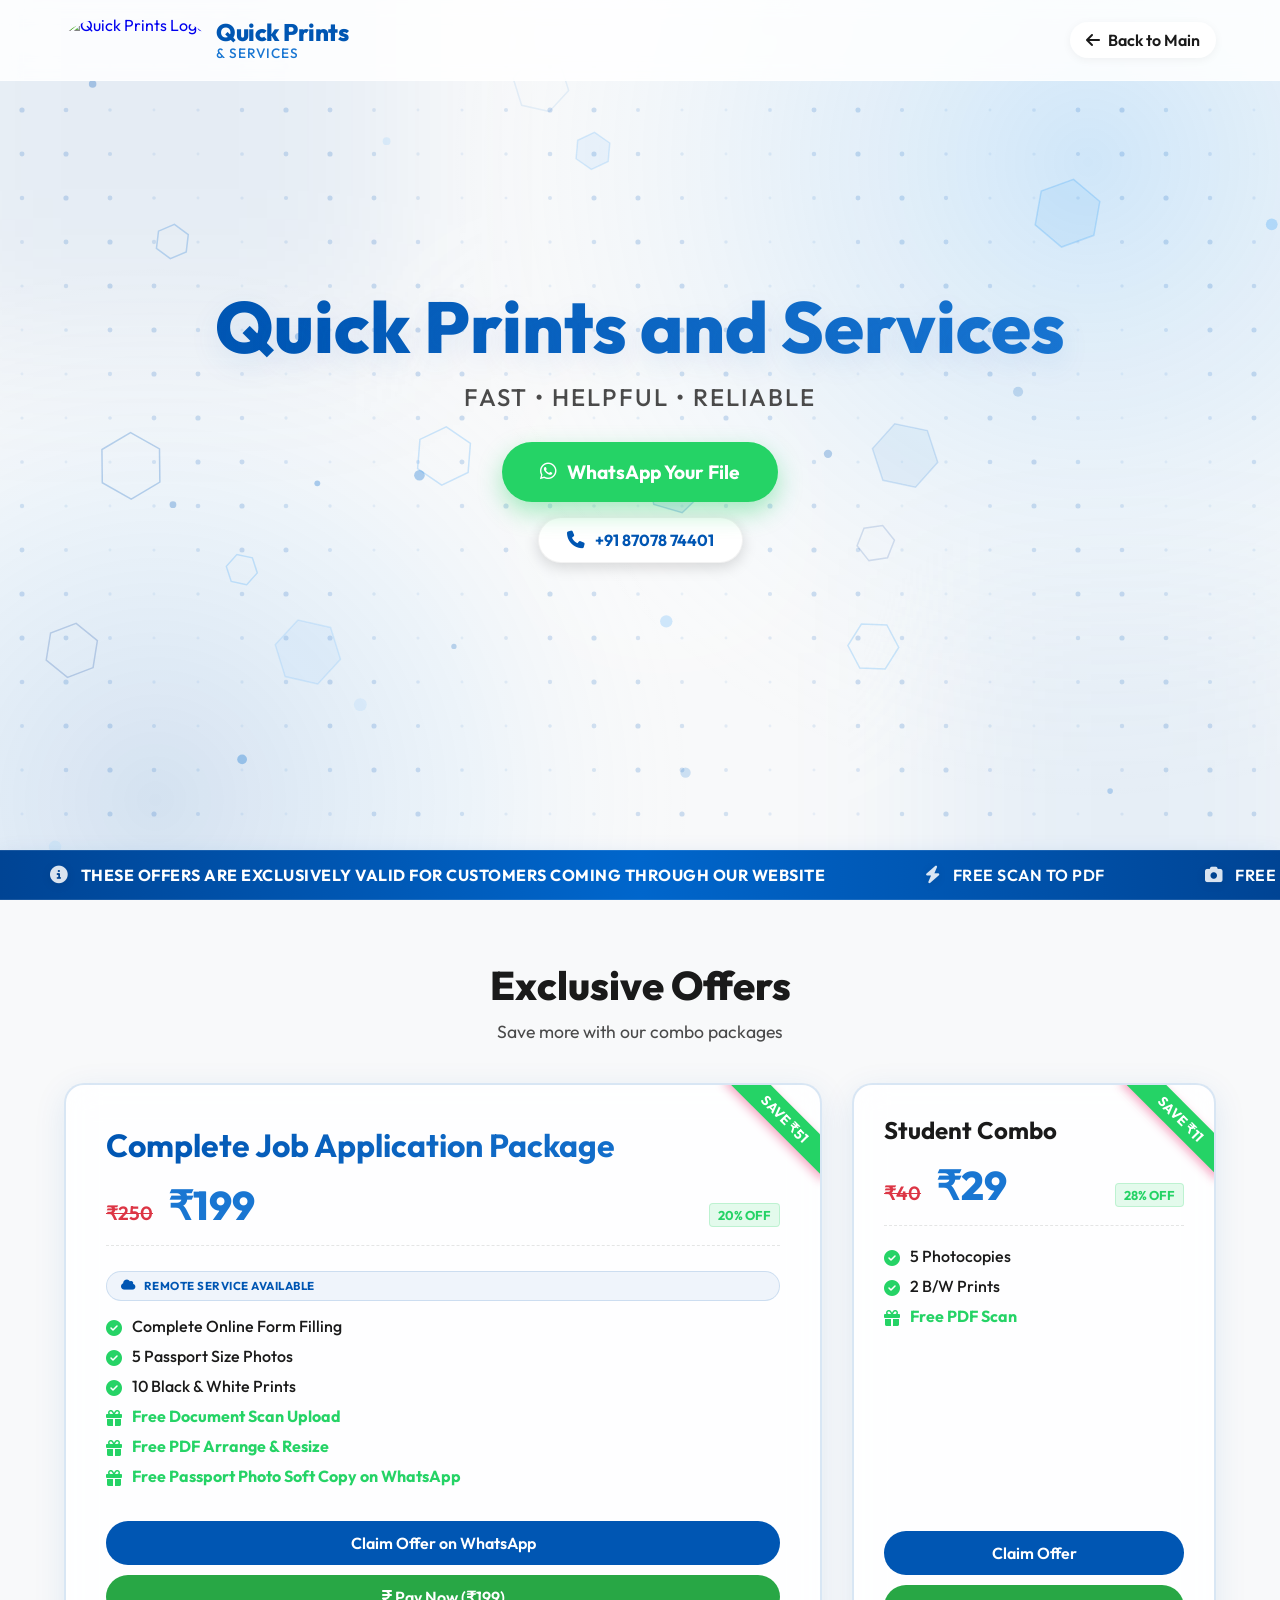
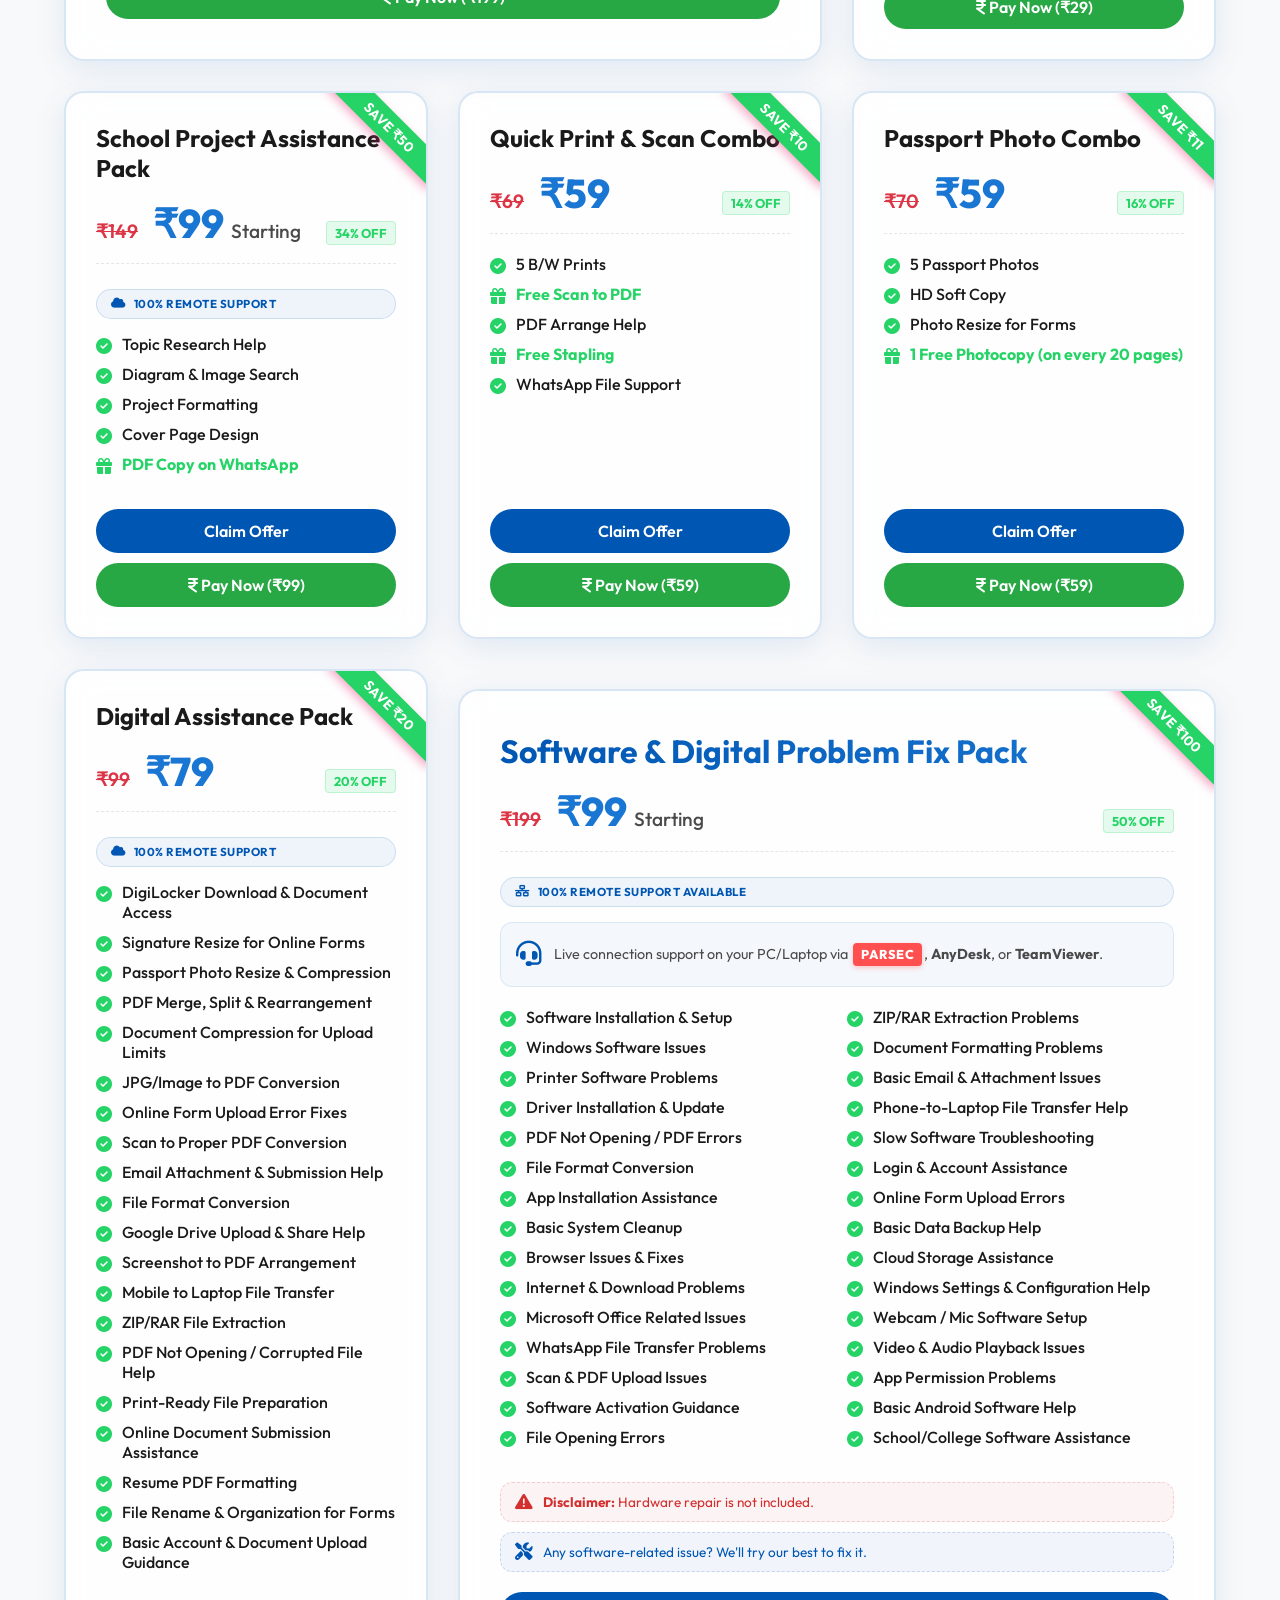
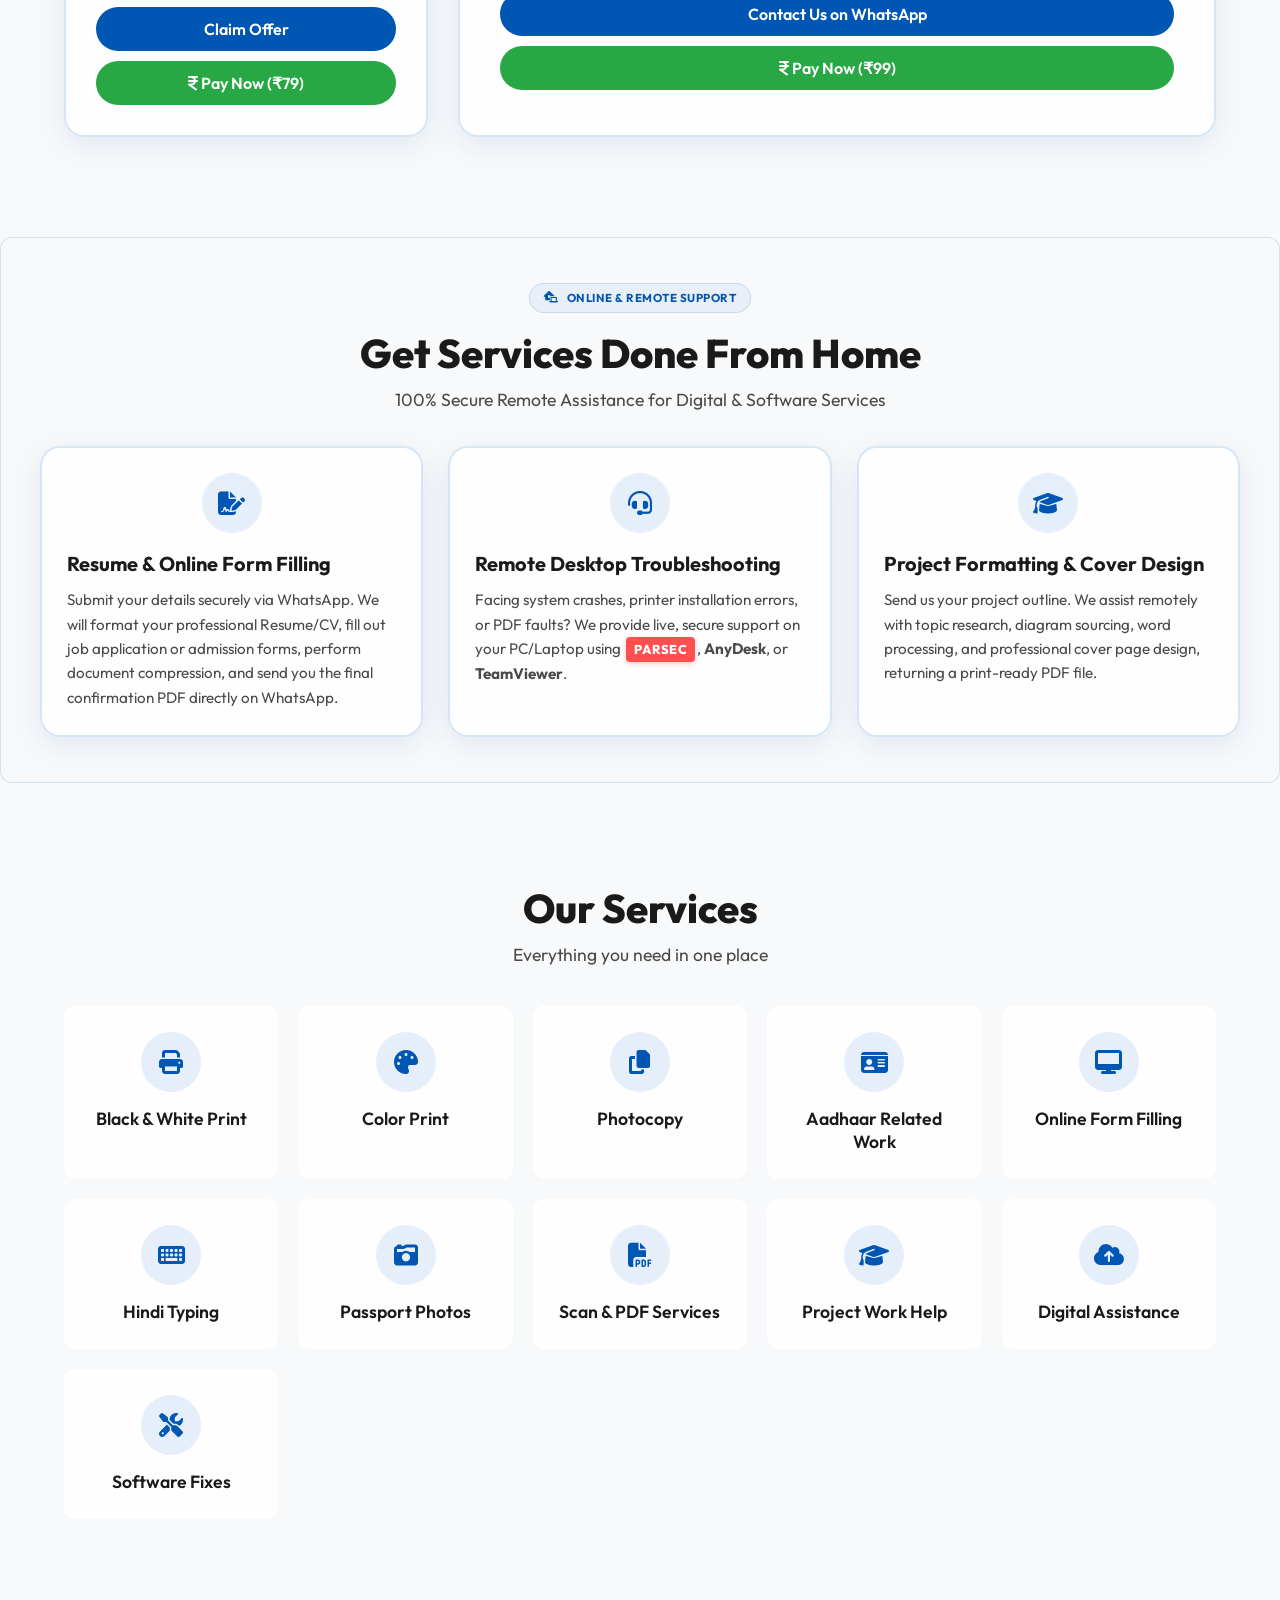
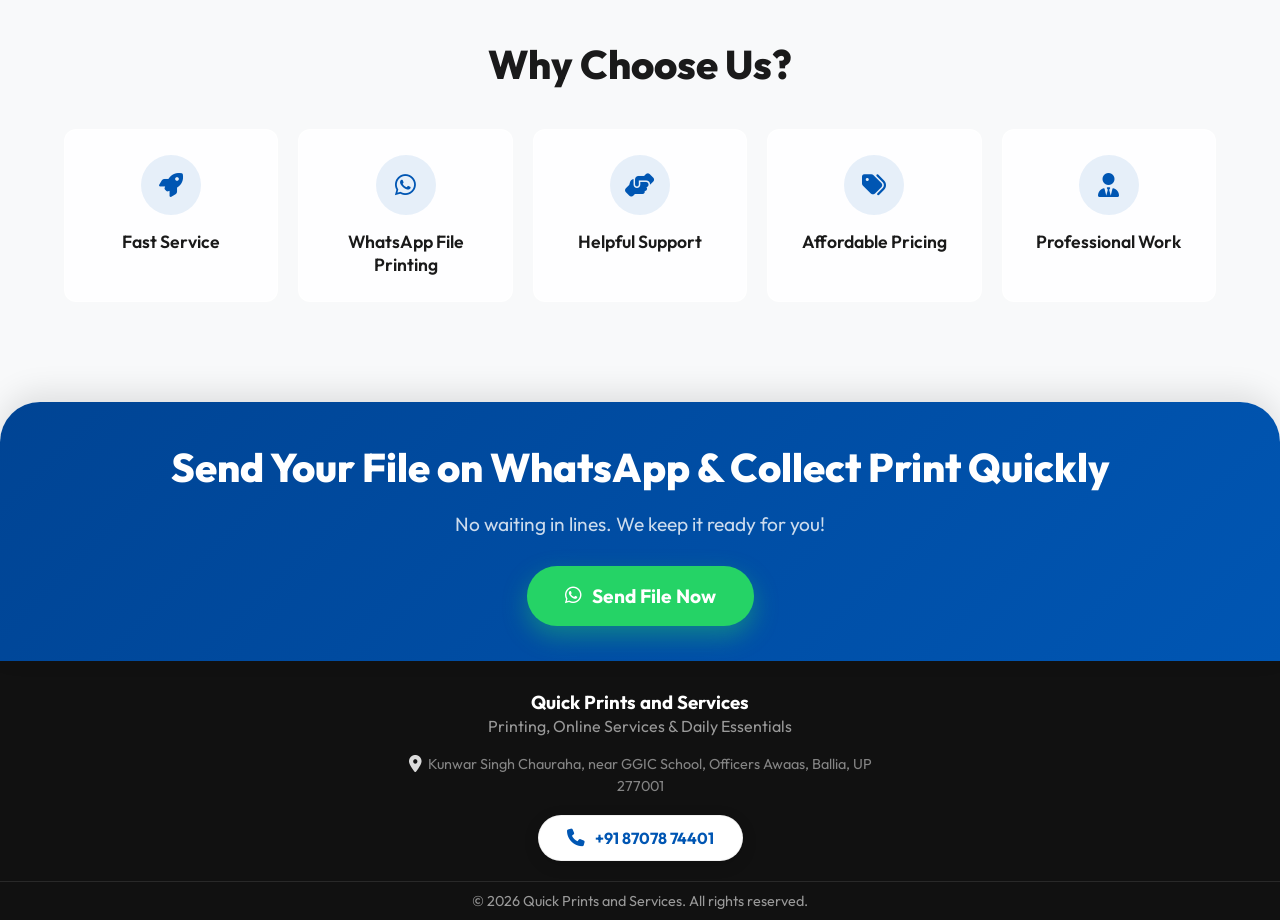
==== offers.html @ 04adca9e "Add files via upload" ====
<!DOCTYPE html>
<html lang="en">
<head>
    <meta charset="UTF-8">
    <meta name="viewport" content="width=device-width, initial-scale=1.0">
    <meta name="description" content="Exclusive Offers from Quick Prints and Services - Premium local print and digital services.">
    <title>Offers - Quick Prints and Services</title>
    <!-- Google Fonts -->
    <link rel="preconnect" href="https://fonts.googleapis.com">
    <link rel="preconnect" href="https://fonts.gstatic.com" crossorigin>
    <link href="https://fonts.googleapis.com/css2?family=Outfit:wght@300;400;500;600;700;800&family=DM+Sans:wght@300;400;500&display=swap" rel="stylesheet">
    <!-- FontAwesome for Icons -->
    <link rel="stylesheet" href="https://cdnjs.cloudflare.com/ajax/libs/font-awesome/6.4.0/css/all.min.css">
    
    <style>
        /* CSS Variables & Theme */
        :root {
            --primary: #0056b3; /* Professional Blue */
            --secondary: #1976D2; /* Mid Blue */
            --accent: #25D366; /* Green Accent for Savings */
            --white: #ffffff;
            --dark: #004494; /* Darker Blue */
            --text-main: #1a1a1a;
            --text-light: #4a4a4a;
            --whatsapp: #25D366;
            --glass-bg: rgba(255, 255, 255, 0.85);
            --glass-border: rgba(255, 255, 255, 0.5);
            --shadow: 0 8px 32px 0 rgba(0, 86, 179, 0.1);
            --font-main: 'Outfit', sans-serif;
            --radius-lg: 20px;
            --radius-md: 12px;
        }

        * {
            margin: 0;
            padding: 0;
            box-sizing: border-box;
        }

        html {
            scroll-behavior: smooth;
        }

        body {
            font-family: var(--font-main);
            color: var(--text-main);
            background: #f8f9fa; /* Matches main site bg-light */
            min-height: 100vh;
            overflow-x: hidden;
            position: relative;
        }

        /* Animated Background Elements */
        .bg-shapes {
            position: fixed;
            top: 0;
            left: 0;
            width: 100%;
            height: 100%;
            z-index: -1;
            overflow: hidden;
            pointer-events: none;
        }

        .shape {
            position: absolute;
            filter: blur(80px);
            opacity: 0.5;
            animation: float 20s infinite alternate;
        }

        .shape-1 {
            width: 500px;
            height: 500px;
            background: rgba(0, 86, 179, 0.15);
            top: -150px;
            left: -100px;
        }

        .shape-2 {
            width: 400px;
            height: 400px;
            background: rgba(25, 118, 210, 0.15);
            bottom: -100px;
            right: -50px;
            animation-duration: 25s;
        }

        .shape-3 {
            width: 300px;
            height: 300px;
            background: rgba(255, 255, 255, 0.6);
            top: 40%;
            left: 40%;
            animation-duration: 30s;
        }

        @keyframes float {
            0% { transform: translate(0, 0) scale(1); }
            100% { transform: translate(50px, 50px) scale(1.1); }
        }

        /* Loading Animation */
        #loader {
            position: fixed;
            inset: 0;
            background: var(--white);
            z-index: 9999;
            display: flex;
            justify-content: center;
            align-items: center;
            transition: opacity 0.5s ease;
        }

        .spinner {
            width: 50px;
            height: 50px;
            border: 4px solid rgba(21, 101, 192, 0.2);
            border-top: 4px solid var(--primary);
            border-radius: 50%;
            animation: spin 1s linear infinite;
        }

        @keyframes spin {
            0% { transform: rotate(0deg); }
            100% { transform: rotate(360deg); }
        }

        /* Navbar */
        .navbar {
            position: fixed;
            top: 0;
            left: 0;
            width: 100%;
            padding: 15px 5%;
            background: rgba(255, 255, 255, 0.85);
            backdrop-filter: blur(10px);
            -webkit-backdrop-filter: blur(10px);
            border-bottom: 1px solid var(--glass-border);
            z-index: 1000;
            display: flex;
            justify-content: space-between;
            align-items: center;
            transition: all 0.3s ease;
        }

        .navbar.scrolled {
            padding: 10px 5%;
            box-shadow: 0 4px 20px rgba(0, 0, 0, 0.05);
        }

        .logo {
            text-decoration: none;
            display: flex;
            align-items: center;
            gap: 10px;
        }

        .logo img {
            height: 50px;
            width: auto;
            border-radius: 50%;
        }

        .logo-text {
            display: flex;
            flex-direction: column;
            line-height: 1.1;
        }

        .brand-name {
            font-size: 1.5rem;
            font-weight: 800;
            color: var(--primary);
            letter-spacing: -0.5px;
        }

        .brand-sub {
            font-size: 0.85rem;
            font-weight: 500;
            color: var(--secondary);
            letter-spacing: 1px;
            text-transform: uppercase;
        }

        .back-link {
            text-decoration: none;
            color: var(--text-main);
            font-weight: 600;
            display: flex;
            align-items: center;
            gap: 8px;
            padding: 8px 16px;
            background: var(--white);
            border-radius: 100px;
            box-shadow: 0 2px 10px rgba(0,0,0,0.05);
            transition: all 0.3s ease;
        }

        .back-link:hover {
            color: var(--primary);
            box-shadow: 0 4px 15px rgba(0,0,0,0.1);
            transform: translateY(-2px);
        }

        /* Hero Section */
        .hero {
            min-height: 100vh;
            padding: 100px 5% 100px;
            text-align: center;
            display: flex;
            flex-direction: column;
            align-items: center;
            justify-content: center;
            position: relative;
            overflow: hidden;
            box-sizing: border-box;
        }

        #hero-canvas {
            position: absolute;
            inset: 0;
            width: 100%;
            height: 100%;
            z-index: 0;
            pointer-events: none;
        }

        .hero h1 {
            font-size: clamp(2.5rem, 8vw, 4.5rem);
            font-weight: 800;
            line-height: 1.1;
            margin-bottom: 15px;
            background: linear-gradient(90deg, var(--primary), var(--secondary));
            -webkit-background-clip: text;
            -webkit-text-fill-color: transparent;
            text-shadow: 0 10px 30px rgba(21, 101, 192, 0.1);
        }

        .hero p {
            font-size: clamp(1.2rem, 4vw, 1.5rem);
            font-weight: 500;
            color: var(--text-light);
            margin-bottom: 30px;
            letter-spacing: 2px;
            text-transform: uppercase;
        }

        .btn-whatsapp {
            display: inline-flex;
            align-items: center;
            gap: 10px;
            padding: 16px 36px;
            background: var(--whatsapp);
            color: var(--white);
            border-radius: 100px;
            font-size: 1.2rem;
            font-weight: 700;
            text-decoration: none;
            box-shadow: 0 10px 25px rgba(37, 211, 102, 0.4);
            transition: all 0.3s cubic-bezier(0.175, 0.885, 0.32, 1.275);
            border: 2px solid transparent;
            position: relative;
            overflow: hidden;
            z-index: 1;
        }

        .btn-whatsapp::before {
            content: '';
            position: absolute;
            top: 0; left: -100%;
            width: 100%; height: 100%;
            background: linear-gradient(90deg, transparent, rgba(255,255,255,0.4), transparent);
            transition: 0.5s;
            z-index: -1;
        }

        .btn-whatsapp:hover::before {
            left: 100%;
        }

        .btn-whatsapp:hover {
            transform: translateY(-4px) scale(1.05);
            box-shadow: 0 15px 35px rgba(37, 211, 102, 0.5);
        }



        .remote-badge {
            display: inline-flex;
            align-items: flex-start;
            gap: 8px;
            background: rgba(0, 86, 179, 0.06);
            color: var(--primary);
            padding: 6px 14px;
            border-radius: 30px;
            font-size: 0.72rem;
            font-weight: 700;
            margin-top: 5px;
            margin-bottom: 15px;
            border: 1px solid rgba(0, 86, 179, 0.15);
            text-transform: uppercase;
            letter-spacing: 0.5px;
            max-width: 100%;
            text-align: left;
            line-height: 1.4;
        }

        .remote-badge i {
            margin-top: 2px;
            flex-shrink: 0;
        }

        /* Marquee / Highlight Banner */
        .marquee-wrapper {
            width: 100%;
            overflow: hidden;
            background: linear-gradient(90deg, #004494 0%, #0066cc 50%, #004494 100%);
            padding: 14px 0;
            box-shadow: 0 8px 25px rgba(0, 86, 179, 0.15);
            position: absolute;
            bottom: 0;
            left: 0;
            z-index: 10;
            display: flex;
            border-top: 1px solid rgba(255, 255, 255, 0.1);
            border-bottom: 1px solid rgba(255, 255, 255, 0.1);
        }

        .marquee-content {
            display: flex;
            width: max-content;
            animation: scroll 45s linear infinite;
        }

        .marquee-slide {
            display: flex;
            align-items: center;
            white-space: nowrap;
            flex-shrink: 0;
        }

        .marquee-slide span {
            color: var(--white);
            font-weight: 600;
            font-size: 1rem;
            letter-spacing: 0.5px;
            margin: 0 50px;
            display: inline-flex;
            align-items: center;
            gap: 12px;
            text-transform: uppercase;
        }

        .marquee-slide span i {
            color: rgba(255, 255, 255, 0.85);
            font-size: 1.1rem;
            filter: drop-shadow(0 2px 4px rgba(0, 0, 0, 0.1));
        }

        @keyframes scroll {
            0% { transform: translateX(0); }
            100% { transform: translateX(-50%); }
        }

        /* Section Styling */
        .section {
            padding: 60px 5%;
        }

        .section-header {
            text-align: center;
            margin-bottom: 40px;
        }

        .section-header h2 {
            font-size: 2.5rem;
            font-weight: 800;
            color: var(--text-main);
            margin-bottom: 10px;
        }

        .section-header p {
            color: var(--text-light);
            font-size: 1.1rem;
        }

        /* Offer Cards */
        .offers-grid {
            display: grid;
            grid-template-columns: repeat(auto-fit, minmax(300px, 1fr));
            gap: 30px;
            max-width: 1200px;
            margin: 0 auto;
        }

        .glass-card {
            background: var(--glass-bg);
            backdrop-filter: blur(16px);
            -webkit-backdrop-filter: blur(16px);
            border: 2.5px solid rgba(0, 86, 179, 0.15);
            border-radius: var(--radius-lg);
            padding: 30px;
            box-shadow: var(--shadow);
            transition: all 0.4s ease;
            position: relative;
            overflow: hidden;
            display: flex;
            flex-direction: column;
        }

        .glass-card::before {
            content: '';
            position: absolute;
            top: 0;
            left: 50%;
            width: 0;
            height: 5px;
            background: linear-gradient(90deg, var(--primary), var(--secondary));
            transition: width 0.4s cubic-bezier(0.25, 0.8, 0.25, 1), left 0.4s cubic-bezier(0.25, 0.8, 0.25, 1);
            z-index: 1;
        }

        .glass-card:hover::before {
            left: 0;
            width: 100%;
        }

        .glass-card:hover {
            transform: scale(1.02) translateY(-10px);
            box-shadow: 0 15px 40px rgba(31, 38, 135, 0.25);
            border-color: var(--primary);
        }

        .card-featured {
            grid-column: 1 / -1;
            background: rgba(255, 255, 255, 0.85);
            border: 2.5px solid rgba(0, 86, 179, 0.15);
            transform: scale(1.02);
            padding: 40px;
            transition: transform 0.3s ease, box-shadow 0.3s ease, border-color 0.3s ease;
        }

        .card-featured:hover {
            transform: scale(1.02) translateY(-10px);
            box-shadow: 0 15px 40px rgba(31, 38, 135, 0.25);
            border-color: var(--primary);
        }

        @media (min-width: 992px) {
            .glass-card:hover {
                transform: scale(1.05) translateY(-10px);
            }
            .card-featured {
                grid-column: span 2;
                transform: scale(1.05);
                z-index: 2;
            }
            .card-featured:hover {
                transform: scale(1.05) translateY(-10px);
            }
        }

        .badge {
            position: absolute;
            top: 20px;
            right: -35px;
            background: var(--accent);
            color: var(--white);
            padding: 5px 40px;
            font-size: 0.85rem;
            font-weight: 700;
            transform: rotate(45deg);
            box-shadow: 0 4px 10px rgba(229, 46, 113, 0.4);
            animation: pulse-glow 2s infinite;
        }

        .price-discount {
            background: rgba(37, 211, 102, 0.12);
            color: #25d366;
            border: 1px solid rgba(37, 211, 102, 0.2);
            padding: 3px 8px;
            font-size: 0.8rem;
            font-weight: 700;
            border-radius: 4px;
            margin-left: auto;
            display: inline-flex;
            align-items: center;
            vertical-align: middle;
        }

        @keyframes pulse-glow {
            0% { box-shadow: 0 0 0 0 rgba(37, 211, 102, 0.7); }
            70% { box-shadow: 0 0 0 10px rgba(37, 211, 102, 0); }
            100% { box-shadow: 0 0 0 0 rgba(37, 211, 102, 0); }
        }

        .offer-title {
            font-size: 1.5rem;
            font-weight: 700;
            margin-bottom: 15px;
            color: var(--text-main);
        }

        .card-featured .offer-title {
            font-size: 2rem;
            background: linear-gradient(90deg, var(--primary), var(--secondary));
            -webkit-background-clip: text;
            -webkit-text-fill-color: transparent;
        }

        .price-container {
            display: flex;
            align-items: baseline;
            gap: 15px;
            margin-bottom: 20px;
            padding-bottom: 15px;
            border-bottom: 1px dashed rgba(0,0,0,0.1);
        }

        .price-old {
            font-size: 1.2rem;
            color: #dc3545;
            text-decoration: line-through;
            font-weight: 600;
        }

        .price-new {
            font-size: 2.5rem;
            font-weight: 800;
            color: var(--secondary);
        }

        .offer-includes {
            list-style: none;
            margin-bottom: 25px;
            flex-grow: 1;
        }

        .offer-includes li {
            margin-bottom: 10px;
            display: flex;
            align-items: flex-start;
            gap: 10px;
            font-weight: 500;
        }

        .offer-includes li i {
            color: var(--whatsapp);
            margin-top: 4px;
        }
        
        .offer-includes li.free i {
            color: var(--accent);
        }

        .offer-includes li.free {
            color: var(--accent);
            font-weight: 700;
        }

        .btn-claim {
            width: 100%;
            padding: 12px;
            background: var(--primary);
            color: var(--white);
            border: none;
            border-radius: 100px;
            font-size: 1rem;
            font-weight: 600;
            cursor: pointer;
            transition: all 0.3s ease;
            text-align: center;
            text-decoration: none;
        }

        .btn-claim:hover {
            background: var(--secondary);
            box-shadow: 0 5px 15px rgba(255, 138, 0, 0.3);
        }

        .btn-pay {
            width: 100%;
            padding: 12px;
            background: #28a745;
            color: var(--white);
            border: none;
            border-radius: 100px;
            font-size: 1rem;
            font-weight: 600;
            cursor: pointer;
            transition: all 0.3s ease;
            text-align: center;
            text-decoration: none;
            display: inline-block;
            margin-top: 10px;
            box-sizing: border-box;
        }

        .btn-pay:hover {
            background: #218838;
            box-shadow: 0 5px 15px rgba(40, 167, 69, 0.3);
        }

        /* Services & Why Us Grids */
        .grid-container {
            display: grid;
            grid-template-columns: repeat(auto-fit, minmax(200px, 1fr));
            gap: 20px;
            max-width: 1200px;
            margin: 0 auto;
        }

        .grid-card {
            background: var(--glass-bg);
            border: 1px solid var(--glass-border);
            border-radius: var(--radius-md);
            padding: 25px;
            text-align: center;
            transition: all 0.3s ease;
        }

        .grid-card:hover {
            transform: translateY(-5px);
            background: var(--white);
            box-shadow: 0 10px 25px rgba(0,0,0,0.05);
        }

        .grid-icon {
            width: 60px;
            height: 60px;
            background: rgba(21, 101, 192, 0.1);
            border-radius: 50%;
            display: flex;
            justify-content: center;
            align-items: center;
            margin: 0 auto 15px;
            color: var(--primary);
            font-size: 1.5rem;
            transition: all 0.3s ease;
        }

        .grid-card:hover .grid-icon {
            background: var(--primary);
            color: var(--white);
            transform: rotateY(180deg);
        }

        .grid-card h3 {
            font-size: 1.1rem;
            font-weight: 600;
            color: var(--text-main);
        }

        /* CTA Section */
        .cta-section {
            background: linear-gradient(135deg, var(--dark), var(--primary));
            padding: 40px 5% 35px;
            text-align: center;
            color: var(--white);
            margin-top: 40px;
            border-radius: 40px 40px 0 0;
            box-shadow: 0 -10px 30px rgba(0,0,0,0.1);
        }

        .cta-section h2 {
            font-size: 2.5rem;
            font-weight: 800;
            margin-bottom: 20px;
        }

        .cta-section p {
            font-size: 1.2rem;
            margin-bottom: 30px;
            color: rgba(255,255,255,0.8);
        }

        /* Footer */
        .container {
            width: 100%;
            max-width: 1200px;
            margin: 0 auto;
            padding: 0 20px;
        }

        .footer {
            background-color: #111;
            color: var(--white);
            padding: 30px 0 0; /* Reduced top/bottom padding */
        }

        .footer-container {
            display: flex;
            justify-content: space-between;
            align-items: center;
            margin-bottom: 20px; /* Reduced bottom margin */
            flex-wrap: wrap;
            gap: 15px; /* Reduced gap */
        }

        .footer-brand h3 {
            color: var(--white);
            margin-bottom: 2px; /* Tightened space */
            line-height: 1.2;
        }

        .footer-brand p {
            color: #999;
            margin-bottom: 0;
            line-height: 1.4; /* Tighter lines */
        }

        .btn-footer-call {
            display: inline-flex;
            align-items: center;
            gap: 10px;
            padding: 12px 28px;
            background: #fff;
            color: var(--primary);
            border-radius: 100px;
            font-size: 1rem;
            font-weight: 700;
            text-decoration: none;
            box-shadow: 0 4px 15px rgba(0, 0, 0, 0.15);
            transition: all 0.3s ease;
            border: 1px solid rgba(0, 0, 0, 0.05);
        }

        .btn-footer-call:hover {
            transform: translateY(-3px);
            box-shadow: 0 8px 25px rgba(0, 0, 0, 0.2);
            background: #f8f9fa;
        }

        .btn-footer-call i {
            font-size: 1.1rem;
        }

        .footer-bottom {
            text-align: center;
            padding: 10px 0; 
            border-top: 1px solid rgba(255, 255, 255, 0.1);
            color: #999;
            font-size: 0.9rem;
        }

        .footer-bottom p {
            margin: 0;
        }

        /* Animations */
        .fade-in {
            opacity: 0;
            transform: translateY(30px);
            transition: opacity 0.8s ease, transform 0.8s ease;
        }
        .fade-in.appear {
            opacity: 1;
            transform: translateY(0);
        }

        /* Mobile Bottom Navigation */
        .mobile-bottom-nav {
            display: none;
            position: fixed;
            bottom: 0;
            left: 0;
            width: 100%;
            height: 60px;
            background: rgba(255, 255, 255, 0.95);
            backdrop-filter: blur(10px);
            -webkit-backdrop-filter: blur(10px);
            box-shadow: 0 -2px 15px rgba(0, 0, 0, 0.08);
            z-index: 99999;
            border-top: 1px solid rgba(0, 0, 0, 0.06);
            justify-content: space-around;
            align-items: center;
            padding: 0 10px;
        }

        .mob-nav-link {
            display: flex;
            flex-direction: column;
            align-items: center;
            justify-content: center;
            flex: 1;
            height: 48px;
            max-width: 80px;
            gap: 3px;
            color: #667085;
            font-size: 0.68rem;
            font-weight: 600;
            text-decoration: none;
            border-radius: 12px;
            transition: all 0.25s cubic-bezier(0.4, 0, 0.2, 1);
            letter-spacing: 0.2px;
            text-transform: capitalize;
        }

        .mob-nav-link i {
            font-size: 1.2rem;
            color: #667085;
            transition: all 0.25s cubic-bezier(0.4, 0, 0.2, 1);
        }

        .mob-nav-link.active {
            background: rgba(0, 86, 179, 0.08);
            color: var(--primary);
        }

        .mob-nav-link.active i {
            color: var(--primary);
            transform: translateY(-1px) scale(1.05);
        }

        /* Offers Highlight Button */
        .mob-nav-link.mob-nav-offers {
            color: #667085;
        }

        .mob-nav-link.mob-nav-offers.active {
            background: rgba(16, 185, 129, 0.08) !important;
            color: #10b981 !important;
        }

        .mob-nav-link.mob-nav-offers.active i {
            color: #10b981 !important;
            transform: translateY(-1px) scale(1.05);
        }

        /* Mobile Offers Pulse Notification Dot */
        .mob-nav-badge {
            position: absolute;
            top: -2px;
            right: -4px;
            width: 7px;
            height: 7px;
            background-color: #10b981;
            border-radius: 50%;
            border: 1.5px solid #ffffff;
            animation: dotPulse 1.8s infinite ease-in-out;
        }

        @keyframes dotPulse {
            0% { transform: scale(1); box-shadow: 0 0 0 0 rgba(16, 185, 129, 0.7); }
            70% { transform: scale(1.1); box-shadow: 0 0 0 5px rgba(16, 185, 129, 0); }
            100% { transform: scale(1); box-shadow: 0 0 0 0 rgba(16, 185, 129, 0); }
        }

        @media (max-width: 768px) {
            .hero { padding: 120px 5% 40px; }
            .hero h1 { font-size: 2.5rem; }
            .card-featured { transform: scale(1); padding: 25px; }
            .glass-card:hover,
            .card-featured:hover { transform: translateY(-10px); }
            .badge { top: 15px; right: -40px; }
            .cta-section h2 { font-size: 2rem; }
            
            .navbar {
                justify-content: center;
            }
            
            .back-link {
                display: none;
            }
            
            .logo-text {
                display: none;
            }

            .logo img {
                height: 42px;
            }
            
            .mobile-bottom-nav {
                display: flex !important;
            }
            body {
                padding-bottom: 0;
            }

            /* Footer Responsive Styles */
            .footer {
                padding-top: 30px;
                padding-bottom: 60px;
            }
            .footer-container {
                display: flex;
                flex-direction: column;
                align-items: center;
                text-align: center;
                gap: 25px;
            }
            .footer-brand {
                text-align: center;
                display: flex;
                flex-direction: column;
                align-items: center;
                width: 100%;
                margin-bottom: 10px;
            }
            .footer-bottom {
                text-align: center;
                padding: 10px 0;
                width: 100%;
            }
            .footer-contact-row {
                justify-content: center;
            }
        }

        /* Mobile/Tablet Footer CSS */
        .fp {
            display: none;
        }

        @media (max-width: 992px) {
            .footer {
                display: none !important;
            }

            .mobile-bottom-nav {
                display: flex !important;
            }

            .nav-menu {
                display: none !important;
            }

            .nav-container {
                justify-content: center;
            }

            .logo-text {
                display: none;
            }

            body {
                padding-bottom: 0;
            }
            
            .fp {
                display: block;
                font-family: 'DM Sans', sans-serif;
                background: #1a1a1a;
                border-radius: 0;
                overflow: hidden;
                width: 100%;
                max-width: 100%;
                margin: 0;
                box-shadow: 0 -4px 20px rgba(0, 0, 0, 0.15);
                padding-bottom: 70px;
            }
            
            .fp-main {
                padding: 14px 16px;
                display: flex;
                align-items: center;
                gap: 12px;
            }

            .fp-icon {
                width: 40px;
                height: 40px;
                border-radius: 10px;
                background: transparent;
                border: 1.5px solid #ffffff;
                display: flex;
                align-items: center;
                justify-content: center;
                flex-shrink: 0;
            }

            .fp-icon i {
                font-size: 18px;
                color: #ffffff;
            }

            .fp-text {
                flex: 1;
                min-width: 0;
                text-align: left;
            }

            .fp-name {
                font-size: 14px;
                font-weight: 500;
                color: #ffffff;
                margin: 0 0 2px;
                white-space: nowrap;
                overflow: hidden;
                text-overflow: ellipsis;
            }

            .fp-addr {
                font-size: 11.5px;
                color: rgba(255, 255, 255, 0.85);
                font-weight: 300;
                line-height: 1.4;
            }

            .fp-call {
                display: inline-flex;
                align-items: center;
                gap: 7px;
                padding: 9px 16px;
                background: #f5f5f5;
                border-radius: 50px;
                color: #1a1a1a;
                font-family: 'DM Sans', sans-serif;
                font-size: 13.5px;
                font-weight: 500;
                text-decoration: none;
                white-space: nowrap;
                flex-shrink: 0;
                transition: background 0.15s ease;
            }

            .fp-call:hover,
            .fp-call:active {
                background: #ffffff;
            }

            .fp-call i {
                font-size: 15px;
                color: #1d4ed8;
            }

            .fp-bottom {
                border-top: 1px solid rgba(255, 255, 255, 0.07);
                padding: 8px 16px;
                display: flex;
                align-items: center;
                gap: 6px;
            }

            .fp-bottom i {
                font-size: 13px;
                color: #ffffff;
            }

            .fp-loc {
                font-size: 11px;
                color: rgba(255, 255, 255, 0.85);
                font-weight: 300;
                letter-spacing: 0.04em;
                text-align: left;
            }
        }
    </style>
</head>
<body>

    <!-- Loading Animation -->
    <div id="loader">
        <div class="spinner"></div>
    </div>

    <!-- Animated Background -->
    <div class="bg-shapes">
        <div class="shape shape-1"></div>
        <div class="shape shape-2"></div>
        <div class="shape shape-3"></div>
    </div>

    <!-- Navbar -->
    <nav class="navbar" id="navbar">
        <a href="index.html" class="logo">
            <img src="https://i.postimg.cc/SR7jLVqC/Chat-GPT-Image-May-10-2026-02-20-58-PM.png" alt="Quick Prints Logo">
            <div class="logo-text">
                <span class="brand-name">Quick Prints</span>
                <span class="brand-sub">& Services</span>
            </div>
        </a>
        <a href="index.html" class="back-link">
            <i class="fa-solid fa-arrow-left"></i> Back to Main
        </a>
    </nav>

    <!-- Hero Section -->
    <section class="hero fade-in">
        <canvas id="hero-canvas"></canvas>
        <div class="hero-content" style="position: relative; z-index: 1; display: flex; flex-direction: column; align-items: center; justify-content: center; width: 100%; margin-bottom: 50px;">
            <h1>Quick Prints and Services</h1>
            <p>Fast • Helpful • Reliable</p>
            <a href="https://wa.me/918707874401" class="btn-whatsapp" target="_blank">
                <i class="fa-brands fa-whatsapp"></i> WhatsApp Your File
            </a>
            <a href="tel:+918707874401" class="btn-footer-call" style="margin-top: 15px;">
                <i class="fa-solid fa-phone"></i> <span>+91 87078 74401</span>
            </a>
        </div>
        <!-- Highlight Banner -->
        <div class="marquee-wrapper">
            <div class="marquee-content">
                <div class="marquee-slide">
                    <span><i class="fa-solid fa-circle-info"></i> <strong>These offers are exclusively valid for customers coming through our website</strong></span>
                    <span><i class="fa-solid fa-bolt"></i> FREE Scan to PDF</span>
                    <span><i class="fa-solid fa-camera"></i> FREE Passport Photo Soft Copy</span>
                    <span><i class="fa-solid fa-file-pdf"></i> FREE Document Scan Upload</span>
                    <span><i class="fa-solid fa-arrows-spin"></i> FREE PDF Arrange & Resize</span>
                    <span><i class="fa-solid fa-paperclip"></i> FREE Stapling</span>
                    <span><i class="fa-solid fa-copy"></i> 1 FREE Photocopy on every 20 pages</span>
                    <span><i class="fa-brands fa-whatsapp"></i> FREE PDF Copy on WhatsApp</span>
                    <span><i class="fa-solid fa-gift"></i> First B/W Print FREE for New Customers</span>
                </div>
                <div class="marquee-slide">
                    <span><i class="fa-solid fa-circle-info"></i> <strong>These offers are exclusively valid for customers coming through our website</strong></span>
                    <span><i class="fa-solid fa-bolt"></i> FREE Scan to PDF</span>
                    <span><i class="fa-solid fa-camera"></i> FREE Passport Photo Soft Copy</span>
                    <span><i class="fa-solid fa-file-pdf"></i> FREE Document Scan Upload</span>
                    <span><i class="fa-solid fa-arrows-spin"></i> FREE PDF Arrange & Resize</span>
                    <span><i class="fa-solid fa-paperclip"></i> FREE Stapling</span>
                    <span><i class="fa-solid fa-copy"></i> 1 FREE Photocopy on every 20 pages</span>
                    <span><i class="fa-brands fa-whatsapp"></i> FREE PDF Copy on WhatsApp</span>
                    <span><i class="fa-solid fa-gift"></i> First B/W Print FREE for New Customers</span>
                </div>
            </div>
        </div>
    </section>

    <!-- Offers Section -->
    <section class="section" id="offers">
        <div class="section-header fade-in">
            <h2>Exclusive Offers</h2>
            <p>Save more with our combo packages</p>
        </div>
        
        <div class="offers-grid">
            <!-- Main Featured Offer -->
            <div class="glass-card card-featured fade-in">
                <div class="badge">SAVE ₹51</div>
                <h3 class="offer-title">Complete Job Application Package</h3>
                <div class="price-container">
                    <span class="price-old">₹250</span>
                    <span class="price-new">₹199</span>
                    <span class="price-discount">20% OFF</span>
                </div>
                <div class="remote-badge"><i class="fa-solid fa-cloud"></i> <span>Remote Service Available</span></div>
                <ul class="offer-includes">
                    <li><i class="fa-solid fa-check-circle"></i> Complete Online Form Filling</li>
                    <li><i class="fa-solid fa-check-circle"></i> 5 Passport Size Photos</li>
                    <li><i class="fa-solid fa-check-circle"></i> 10 Black & White Prints</li>
                    <li class="free"><i class="fa-solid fa-gift"></i> Free Document Scan Upload</li>
                    <li class="free"><i class="fa-solid fa-gift"></i> Free PDF Arrange & Resize</li>
                    <li class="free"><i class="fa-solid fa-gift"></i> Free Passport Photo Soft Copy on WhatsApp</li>
                </ul>
                <a href="https://wa.me/918707874401?text=I'm%20interested%20in%20the%20Job%20Application%20Package" class="btn-claim" target="_blank">Claim Offer on WhatsApp</a>
                <a href="upi://pay?pa=dtiwari5545-1@okhdfcbank&am=199&cu=INR" class="btn-pay"><i class="fa-solid fa-indian-rupee-sign"></i> Pay Now (₹199)</a>
            </div>

            <!-- Second Offer -->
            <div class="glass-card fade-in">
                <div class="badge">SAVE ₹11</div>
                <h3 class="offer-title">Student Combo</h3>
                <div class="price-container">
                    <span class="price-old">₹40</span>
                    <span class="price-new">₹29</span>
                    <span class="price-discount">28% OFF</span>
                </div>
                <ul class="offer-includes">
                    <li><i class="fa-solid fa-check-circle"></i> 5 Photocopies</li>
                    <li><i class="fa-solid fa-check-circle"></i> 2 B/W Prints</li>
                    <li class="free"><i class="fa-solid fa-gift"></i> Free PDF Scan</li>
                </ul>
                <a href="https://wa.me/918707874401?text=I'm%20interested%20in%20the%20Student%20Combo" class="btn-claim" target="_blank">Claim Offer</a>
                <a href="upi://pay?pa=dtiwari5545-1@okhdfcbank&am=29&cu=INR" class="btn-pay"><i class="fa-solid fa-indian-rupee-sign"></i> Pay Now (₹29)</a>
            </div>

            <!-- School Project Assistance Pack -->
            <div class="glass-card fade-in">
                <div class="badge">SAVE ₹50</div>
                <h3 class="offer-title">School Project Assistance Pack</h3>
                <div class="price-container">
                    <span class="price-old">₹149</span>
                    <span class="price-new">₹99 <span style="font-size: 1.2rem; font-weight: 500; color: var(--text-light);">Starting</span></span>
                    <span class="price-discount">34% OFF</span>
                </div>
                <div class="remote-badge"><i class="fa-solid fa-cloud"></i> <span>100% Remote Support</span></div>
                <ul class="offer-includes">
                    <li><i class="fa-solid fa-check-circle"></i> Topic Research Help</li>
                    <li><i class="fa-solid fa-check-circle"></i> Diagram & Image Search</li>
                    <li><i class="fa-solid fa-check-circle"></i> Project Formatting</li>
                    <li><i class="fa-solid fa-check-circle"></i> Cover Page Design</li>
                    <li class="free"><i class="fa-solid fa-gift"></i> PDF Copy on WhatsApp</li>
                </ul>
                <a href="https://wa.me/918707874401?text=I'm%20interested%20in%20the%20School%20Project%20Assistance%20Pack" class="btn-claim" target="_blank">Claim Offer</a>
                <a href="upi://pay?pa=dtiwari5545-1@okhdfcbank&am=99&cu=INR" class="btn-pay"><i class="fa-solid fa-indian-rupee-sign"></i> Pay Now (₹99)</a>
            </div>

            <!-- Quick Print & Scan Combo -->
            <div class="glass-card fade-in">
                <div class="badge">SAVE ₹10</div>
                <h3 class="offer-title">Quick Print & Scan Combo</h3>
                <div class="price-container">
                    <span class="price-old">₹69</span>
                    <span class="price-new">₹59</span>
                    <span class="price-discount">14% OFF</span>
                </div>
                <ul class="offer-includes">
                    <li><i class="fa-solid fa-check-circle"></i> 5 B/W Prints</li>
                    <li class="free"><i class="fa-solid fa-gift"></i> Free Scan to PDF</li>
                    <li><i class="fa-solid fa-check-circle"></i> PDF Arrange Help</li>
                    <li class="free"><i class="fa-solid fa-gift"></i> Free Stapling</li>
                    <li><i class="fa-solid fa-check-circle"></i> WhatsApp File Support</li>
                </ul>
                <a href="https://wa.me/918707874401?text=I'm%20interested%20in%20the%20Quick%20Print%20%26%20Scan%20Combo" class="btn-claim" target="_blank">Claim Offer</a>
                <a href="upi://pay?pa=dtiwari5545-1@okhdfcbank&am=59&cu=INR" class="btn-pay"><i class="fa-solid fa-indian-rupee-sign"></i> Pay Now (₹59)</a>
            </div>

            <!-- Passport Photo Combo -->
            <div class="glass-card fade-in">
                <div class="badge">SAVE ₹11</div>
                <h3 class="offer-title">Passport Photo Combo</h3>
                <div class="price-container">
                    <span class="price-old">₹70</span>
                    <span class="price-new">₹59</span>
                    <span class="price-discount">16% OFF</span>
                </div>
                <ul class="offer-includes">
                    <li><i class="fa-solid fa-check-circle"></i> 5 Passport Photos</li>
                    <li><i class="fa-solid fa-check-circle"></i> HD Soft Copy</li>
                    <li><i class="fa-solid fa-check-circle"></i> Photo Resize for Forms</li>
                    <li class="free"><i class="fa-solid fa-gift"></i> 1 Free Photocopy (on every 20 pages)</li>
                </ul>
                <a href="https://wa.me/918707874401?text=I'm%20interested%20in%20the%20Passport%20Photo%20Combo" class="btn-claim" target="_blank">Claim Offer</a>
                <a href="upi://pay?pa=dtiwari5545-1@okhdfcbank&am=59&cu=INR" class="btn-pay"><i class="fa-solid fa-indian-rupee-sign"></i> Pay Now (₹59)</a>
            </div>

            <!-- Digital Assistance Pack -->
            <div class="glass-card fade-in">
                <div class="badge">SAVE ₹20</div>
                <h3 class="offer-title">Digital Assistance Pack</h3>
                <div class="price-container">
                    <span class="price-old">₹99</span>
                    <span class="price-new">₹79</span>
                    <span class="price-discount">20% OFF</span>
                </div>
                <div class="remote-badge"><i class="fa-solid fa-cloud"></i> <span>100% Remote Support</span></div>
                <ul class="offer-includes">
                    <li><i class="fa-solid fa-check-circle"></i> DigiLocker Download & Document Access</li>
                    <li><i class="fa-solid fa-check-circle"></i> Signature Resize for Online Forms</li>
                    <li><i class="fa-solid fa-check-circle"></i> Passport Photo Resize & Compression</li>
                    <li><i class="fa-solid fa-check-circle"></i> PDF Merge, Split & Rearrangement</li>
                    <li><i class="fa-solid fa-check-circle"></i> Document Compression for Upload Limits</li>
                    <li><i class="fa-solid fa-check-circle"></i> JPG/Image to PDF Conversion</li>
                    <li><i class="fa-solid fa-check-circle"></i> Online Form Upload Error Fixes</li>
                    <li><i class="fa-solid fa-check-circle"></i> Scan to Proper PDF Conversion</li>
                    <li><i class="fa-solid fa-check-circle"></i> Email Attachment & Submission Help</li>
                    <li><i class="fa-solid fa-check-circle"></i> File Format Conversion</li>
                    <li><i class="fa-solid fa-check-circle"></i> Google Drive Upload & Share Help</li>
                    <li><i class="fa-solid fa-check-circle"></i> Screenshot to PDF Arrangement</li>
                    <li><i class="fa-solid fa-check-circle"></i> Mobile to Laptop File Transfer</li>
                    <li><i class="fa-solid fa-check-circle"></i> ZIP/RAR File Extraction</li>
                    <li><i class="fa-solid fa-check-circle"></i> PDF Not Opening / Corrupted File Help</li>
                    <li><i class="fa-solid fa-check-circle"></i> Print-Ready File Preparation</li>
                    <li><i class="fa-solid fa-check-circle"></i> Online Document Submission Assistance</li>
                    <li><i class="fa-solid fa-check-circle"></i> Resume PDF Formatting</li>
                    <li><i class="fa-solid fa-check-circle"></i> File Rename & Organization for Forms</li>
                    <li><i class="fa-solid fa-check-circle"></i> Basic Account & Document Upload Guidance</li>
                </ul>
                <a href="https://wa.me/918707874401?text=I'm%20interested%20in%20the%20Digital%20Assistance%20Pack" class="btn-claim" target="_blank">Claim Offer</a>
                <a href="upi://pay?pa=dtiwari5545-1@okhdfcbank&am=79&cu=INR" class="btn-pay"><i class="fa-solid fa-indian-rupee-sign"></i> Pay Now (₹79)</a>
            </div>

            <!-- Software & Digital Problem Fix Pack -->
            <div class="glass-card card-featured fade-in" style="margin-top: 20px;">
                <div class="badge">SAVE ₹100</div>
                <h3 class="offer-title">Software & Digital Problem Fix Pack</h3>
                <div class="price-container">
                    <span class="price-old">₹199</span>
                    <span class="price-new">₹99 <span style="font-size: 1.2rem; font-weight: 500; color: var(--text-light);">Starting</span></span>
                    <span class="price-discount">50% OFF</span>
                </div>
                <div class="remote-badge"><i class="fa-solid fa-network-wired"></i> <span>100% Remote Support Available</span></div>
                <div style="background: rgba(0, 86, 179, 0.04); border: 1px solid rgba(0, 86, 179, 0.1); border-radius: var(--radius-md); padding: 12px 15px; margin-bottom: 20px; font-size: 0.9rem; line-height: 1.5; color: var(--text-light); text-align: left; display: flex; align-items: center; gap: 12px;">
                    <div style="font-size: 1.6rem; color: var(--primary);"><i class="fa-solid fa-headset"></i></div>
                    <div>
                        Live connection support on your PC/Laptop via 
                        <span style="background: #ff4f4f; color: white; padding: 2px 8px; border-radius: 4px; font-weight: 800; font-size: 0.8rem; letter-spacing: 0.5px; box-shadow: 0 2px 5px rgba(255,79,79,0.3); display: inline-block; margin: 0 2px;">PARSEC</span>, 
                        <strong>AnyDesk</strong>, or <strong>TeamViewer</strong>.
                    </div>
                </div>
                <div style="column-width: 250px; column-gap: 20px;">
                    <ul class="offer-includes" style="margin-bottom: 0;">
                        <li><i class="fa-solid fa-check-circle"></i> Software Installation & Setup</li>
                        <li><i class="fa-solid fa-check-circle"></i> Windows Software Issues</li>
                        <li><i class="fa-solid fa-check-circle"></i> Printer Software Problems</li>
                        <li><i class="fa-solid fa-check-circle"></i> Driver Installation & Update</li>
                        <li><i class="fa-solid fa-check-circle"></i> PDF Not Opening / PDF Errors</li>
                        <li><i class="fa-solid fa-check-circle"></i> File Format Conversion</li>
                        <li><i class="fa-solid fa-check-circle"></i> App Installation Assistance</li>
                        <li><i class="fa-solid fa-check-circle"></i> Basic System Cleanup</li>
                        <li><i class="fa-solid fa-check-circle"></i> Browser Issues & Fixes</li>
                        <li><i class="fa-solid fa-check-circle"></i> Internet & Download Problems</li>
                        <li><i class="fa-solid fa-check-circle"></i> Microsoft Office Related Issues</li>
                        <li><i class="fa-solid fa-check-circle"></i> WhatsApp File Transfer Problems</li>
                        <li><i class="fa-solid fa-check-circle"></i> Scan & PDF Upload Issues</li>
                        <li><i class="fa-solid fa-check-circle"></i> Software Activation Guidance</li>
                        <li><i class="fa-solid fa-check-circle"></i> File Opening Errors</li>
                        <li><i class="fa-solid fa-check-circle"></i> ZIP/RAR Extraction Problems</li>
                        <li><i class="fa-solid fa-check-circle"></i> Document Formatting Problems</li>
                        <li><i class="fa-solid fa-check-circle"></i> Basic Email & Attachment Issues</li>
                        <li><i class="fa-solid fa-check-circle"></i> Phone-to-Laptop File Transfer Help</li>
                        <li><i class="fa-solid fa-check-circle"></i> Slow Software Troubleshooting</li>
                        <li><i class="fa-solid fa-check-circle"></i> Login & Account Assistance</li>
                        <li><i class="fa-solid fa-check-circle"></i> Online Form Upload Errors</li>
                        <li><i class="fa-solid fa-check-circle"></i> Basic Data Backup Help</li>
                        <li><i class="fa-solid fa-check-circle"></i> Cloud Storage Assistance</li>
                        <li><i class="fa-solid fa-check-circle"></i> Windows Settings & Configuration Help</li>
                        <li><i class="fa-solid fa-check-circle"></i> Webcam / Mic Software Setup</li>
                        <li><i class="fa-solid fa-check-circle"></i> Video & Audio Playback Issues</li>
                        <li><i class="fa-solid fa-check-circle"></i> App Permission Problems</li>
                        <li><i class="fa-solid fa-check-circle"></i> Basic Android Software Help</li>
                        <li><i class="fa-solid fa-check-circle"></i> School/College Software Assistance</li>
                    </ul>
                </div>
                <div style="margin-top: 25px; margin-bottom: 20px; display: flex; flex-direction: column; gap: 10px;">
                    <!-- Hardware Disclaimer -->
                    <div style="background: rgba(211, 47, 47, 0.05); border: 1px dashed rgba(211, 47, 47, 0.2); border-radius: var(--radius-md); padding: 10px 14px; font-size: 0.85rem; color: #d32f2f; display: flex; align-items: center; gap: 10px; text-align: left;">
                        <i class="fa-solid fa-triangle-exclamation" style="font-size: 1.1rem; flex-shrink: 0;"></i>
                        <span><strong>Disclaimer:</strong> Hardware repair is not included.</span>
                    </div>
                    <!-- Software Commitment -->
                    <div style="background: rgba(0, 86, 179, 0.05); border: 1px dashed rgba(0, 86, 179, 0.2); border-radius: var(--radius-md); padding: 10px 14px; font-size: 0.85rem; color: var(--primary); display: flex; align-items: center; gap: 10px; text-align: left;">
                        <i class="fa-solid fa-screwdriver-wrench" style="font-size: 1.1rem; flex-shrink: 0;"></i>
                        <span>Any software-related issue? We'll try our best to fix it.</span>
                    </div>
                </div>
                <a href="https://wa.me/918707874401?text=I'm%20interested%20in%20the%20Software%20%26%20Digital%20Problem%20Fix%20Pack" class="btn-claim" target="_blank">Contact Us on WhatsApp</a>
                <a href="upi://pay?pa=dtiwari5545-1@okhdfcbank&am=99&cu=INR" class="btn-pay"><i class="fa-solid fa-indian-rupee-sign"></i> Pay Now (₹99)</a>
            </div>
        </div>
    </section>

    <!-- Remote & Online Support Section -->
    <section class="section" style="background: rgba(255, 255, 255, 0.03); border-radius: var(--radius-md); border: 1px solid rgba(0, 86, 179, 0.15); padding: 45px 30px; margin-top: 40px; margin-bottom: 40px;">
        <div class="section-header fade-in" style="margin-bottom: 35px;">
            <div class="remote-badge" style="margin: 0 auto 15px; display: inline-flex;"><i class="fa-solid fa-laptop-house"></i> <span>Online & Remote Support</span></div>
            <h2>Get Services Done From Home</h2>
            <p>100% Secure Remote Assistance for Digital & Software Services</p>
        </div>
        
        <div class="grid-container" style="display: grid; grid-template-columns: repeat(auto-fit, minmax(280px, 1fr)); gap: 25px;">
            <div class="glass-card fade-in" style="text-align: left; padding: 25px; transition: transform 0.3s ease;">
                <div class="grid-icon" style="margin: 0 auto 18px; font-size: 1.5rem;"><i class="fa-solid fa-file-signature"></i></div>
                <h4 style="font-size: 1.25rem; font-weight: 700; color: var(--text-main); margin-bottom: 12px;">Resume & Online Form Filling</h4>
                <p style="color: var(--text-light); font-size: 0.95rem; line-height: 1.6; margin-bottom: 0;">Submit your details securely via WhatsApp. We will format your professional Resume/CV, fill out job application or admission forms, perform document compression, and send you the final confirmation PDF directly on WhatsApp.</p>
            </div>
            
            <div class="glass-card fade-in" style="text-align: left; padding: 25px; transition: transform 0.3s ease;">
                <div class="grid-icon" style="margin: 0 auto 18px; font-size: 1.5rem;"><i class="fa-solid fa-headset"></i></div>
                <h4 style="font-size: 1.25rem; font-weight: 700; color: var(--text-main); margin-bottom: 12px;">Remote Desktop Troubleshooting</h4>
                <p style="color: var(--text-light); font-size: 0.95rem; line-height: 1.6; margin-bottom: 0;">Facing system crashes, printer installation errors, or PDF faults? We provide live, secure support on your PC/Laptop using <span style="background: #ff4f4f; color: white; padding: 2px 8px; border-radius: 4px; font-weight: 800; font-size: 0.8rem; letter-spacing: 0.5px; box-shadow: 0 2px 5px rgba(255,79,79,0.3); display: inline-block; margin: 0 2px;">PARSEC</span>, <strong>AnyDesk</strong>, or <strong>TeamViewer</strong>.</p>
            </div>
            
            <div class="glass-card fade-in" style="text-align: left; padding: 25px; transition: transform 0.3s ease;">
                <div class="grid-icon" style="margin: 0 auto 18px; font-size: 1.5rem;"><i class="fa-solid fa-graduation-cap"></i></div>
                <h4 style="font-size: 1.25rem; font-weight: 700; color: var(--text-main); margin-bottom: 12px;">Project Formatting & Cover Design</h4>
                <p style="color: var(--text-light); font-size: 0.95rem; line-height: 1.6; margin-bottom: 0;">Send us your project outline. We assist remotely with topic research, diagram sourcing, word processing, and professional cover page design, returning a print-ready PDF file.</p>
            </div>
        </div>
    </section>

    <!-- Services Grid Section -->
    <section class="section">
        <div class="section-header fade-in">
            <h2>Our Services</h2>
            <p>Everything you need in one place</p>
        </div>
        <div class="grid-container">
            <div class="grid-card fade-in">
                <div class="grid-icon"><i class="fa-solid fa-print"></i></div>
                <h3>Black & White Print</h3>
            </div>
            <div class="grid-card fade-in">
                <div class="grid-icon"><i class="fa-solid fa-palette"></i></div>
                <h3>Color Print</h3>
            </div>
            <div class="grid-card fade-in">
                <div class="grid-icon"><i class="fa-solid fa-copy"></i></div>
                <h3>Photocopy</h3>
            </div>
            <div class="grid-card fade-in">
                <div class="grid-icon"><i class="fa-solid fa-id-card"></i></div>
                <h3>Aadhaar Related Work</h3>
            </div>
            <div class="grid-card fade-in">
                <div class="grid-icon"><i class="fa-solid fa-desktop"></i></div>
                <h3>Online Form Filling</h3>
            </div>
            <div class="grid-card fade-in">
                <div class="grid-icon"><i class="fa-solid fa-keyboard"></i></div>
                <h3>Hindi Typing</h3>
            </div>
            <div class="grid-card fade-in">
                <div class="grid-icon"><i class="fa-solid fa-camera-retro"></i></div>
                <h3>Passport Photos</h3>
            </div>
            <div class="grid-card fade-in">
                <div class="grid-icon"><i class="fa-solid fa-file-pdf"></i></div>
                <h3>Scan & PDF Services</h3>
            </div>
            <div class="grid-card fade-in">
                <div class="grid-icon"><i class="fa-solid fa-graduation-cap"></i></div>
                <h3>Project Work Help</h3>
            </div>
            <div class="grid-card fade-in">
                <div class="grid-icon"><i class="fa-solid fa-cloud-arrow-up"></i></div>
                <h3>Digital Assistance</h3>
            </div>
            <div class="grid-card fade-in">
                <div class="grid-icon"><i class="fa-solid fa-screwdriver-wrench"></i></div>
                <h3>Software Fixes</h3>
            </div>
        </div>
    </section>

    <!-- Why Choose Us -->
    <section class="section">
        <div class="section-header fade-in">
            <h2>Why Choose Us?</h2>
        </div>
        <div class="grid-container">
            <div class="grid-card fade-in">
                <div class="grid-icon"><i class="fa-solid fa-rocket"></i></div>
                <h3>Fast Service</h3>
            </div>
            <div class="grid-card fade-in">
                <div class="grid-icon"><i class="fa-brands fa-whatsapp"></i></div>
                <h3>WhatsApp File Printing</h3>
            </div>
            <div class="grid-card fade-in">
                <div class="grid-icon"><i class="fa-solid fa-hands-helping"></i></div>
                <h3>Helpful Support</h3>
            </div>
            <div class="grid-card fade-in">
                <div class="grid-icon"><i class="fa-solid fa-tags"></i></div>
                <h3>Affordable Pricing</h3>
            </div>
            <div class="grid-card fade-in">
                <div class="grid-icon"><i class="fa-solid fa-user-tie"></i></div>
                <h3>Professional Work</h3>
            </div>
        </div>
    </section>

    <!-- CTA Section -->
    <section class="cta-section fade-in">
        <h2>Send Your File on WhatsApp & Collect Print Quickly</h2>
        <p>No waiting in lines. We keep it ready for you!</p>
        <a href="https://wa.me/918707874401" class="btn-whatsapp" target="_blank" style="display: inline-flex; margin: 0 auto;">
            <i class="fa-brands fa-whatsapp"></i> Send File Now
        </a>
    </section>

    <!-- Footer -->
    <footer class="footer">
        <div class="container footer-container">
            <div class="footer-brand" style="display: flex; flex-direction: column; align-items: center; text-align: center; width: 100%;">
                <h3 data-i18n="hero-title">Quick Prints and Services</h3>
                <p data-i18n="footer-desc">Printing, Online Services & Daily Essentials</p>
                <div class="footer-contact-row" style="margin-top: 15px; display: flex; flex-direction: column; align-items: center; gap: 12px;">
                    <p style="font-size: 0.9rem; opacity: 0.85; text-align: center; max-width: 500px; line-height: 1.5; margin-bottom: 5px;">
                        <i class="fa-solid fa-location-dot" style="color: #ffffff; font-size: 1.05rem; margin-right: 6px; vertical-align: middle;"></i><span style="vertical-align: middle;">Kunwar Singh Chauraha, near GGIC School, Officers Awaas, Ballia, UP 277001</span>
                    </p>
                    <a href="tel:+918707874401" class="btn-footer-call">
                        <i class="fa-solid fa-phone"></i> <span>+91 87078 74401</span>
                    </a>
                </div>
            </div>

        </div>
        <div class="footer-bottom">
            <p>&copy; <span id="year"></span> <span data-i18n="footer-rights">Quick Prints and Services. All rights
                    reserved.</span></p>
        </div>
    </footer>

    <!-- Mobile/Tablet Footer -->
    <footer class="fp">
        <div class="fp-main">
            <div class="fp-icon">
                <i class="fa-solid fa-print"></i>
            </div>
            <div class="fp-text">
                <p class="fp-name">Quick Prints &amp; Services</p>
                <p class="fp-addr">Near GGIC School, Officers Awaas, Ballia UP</p>
            </div>
            <a class="fp-call" href="tel:+918707874401">
                <i class="fa-solid fa-phone"></i>
                Call
            </a>
        </div>
        <div class="fp-bottom">
            <i class="fa-solid fa-map-pin"></i>
            <span class="fp-loc">Printing · Online Services · Daily Essentials · Ballia 277001</span>
        </div>
    </footer>

    <!-- Mobile Bottom Navigation -->
    <nav class="mobile-bottom-nav" id="mobile-bottom-nav">
        <a href="index.html#home" class="mob-nav-link">
            <i class="fa-solid fa-house"></i>
            <span>Home</span>
        </a>
        <a href="#offers" class="mob-nav-link mob-nav-offers active">
            <i class="fa-solid fa-tags" style="position: relative;">
                <span class="mob-nav-badge"></span>
            </i>
            <span>Offers</span>
        </a>
        <a href="index.html#about" class="mob-nav-link">
            <i class="fa-solid fa-circle-info"></i>
            <span>About</span>
        </a>
        <a href="index.html#services" class="mob-nav-link">
            <i class="fa-solid fa-box"></i>
            <span>Services</span>
        </a>
        <a href="index.html#contact" class="mob-nav-link">
            <i class="fa-solid fa-location-dot"></i>
            <span>Contact</span>
        </a>
    </nav>

    <!-- JavaScript -->
    <script>
        document.addEventListener('DOMContentLoaded', () => {
            // Remove Loader
            setTimeout(() => {
                const loader = document.getElementById('loader');
                loader.style.opacity = '0';
                setTimeout(() => loader.style.display = 'none', 500);
            }, 800);

            // Set Current Year in Footer
            const yearSpan = document.getElementById('year');
            if (yearSpan) {
                yearSpan.textContent = new Date().getFullYear();
            }

            // Sticky Navbar
            const navbar = document.getElementById('navbar');
            window.addEventListener('scroll', () => {
                if (window.scrollY > 50) {
                    navbar.classList.add('scrolled');
                } else {
                    navbar.classList.remove('scrolled');
                }
            });

            // Scroll Animation Observer
            const observerOptions = {
                threshold: 0.1,
                rootMargin: "0px 0px -50px 0px"
            };

            const observer = new IntersectionObserver((entries) => {
                entries.forEach(entry => {
                    if (entry.isIntersecting) {
                        entry.target.classList.add('appear');
                        observer.unobserve(entry.target);
                    }
                });
            }, observerOptions);

            document.querySelectorAll('.fade-in').forEach(element => {
                observer.observe(element);
            });



            // Hero Background Animation (Premium Motif)
            const heroCanvas = document.getElementById('hero-canvas');
            if (heroCanvas) {
                const hctx = heroCanvas.getContext('2d');
                let HW, HH;

                function hResize() {
                    const hr = heroCanvas.parentElement.getBoundingClientRect();
                    HW = heroCanvas.width = hr.width;
                    HH = heroCanvas.height = hr.height;
                }

                // ── 1. FLOATING HEXAGONS
                class Hex {
                    constructor(init) { this.reset(init); }
                    reset(init) {
                        this.x = Math.random() * HW;
                        this.y = init ? Math.random() * HH : HH + 50;
                        this.size = 14 + Math.random() * 22;
                        this.vx = (Math.random() - .5) * .25;
                        this.vy = -(0.4 + Math.random() * .45);
                        this.rot = Math.random() * Math.PI;
                        this.vrot = (Math.random() - .5) * .008;
                        this.alpha = 0;
                        this.targetA = .13 + Math.random() * .15;
                        this.life = 0;
                        this.maxL = 260 + Math.random() * 180;
                        const blues = ['21,101,192', '25,118,210', '66,165,245', '13,71,161'];
                        this.rgb = blues[Math.floor(Math.random() * blues.length)];
                        this.filled = Math.random() > .5;
                    }
                    hexPath(cx, cy, r) {
                        hctx.beginPath();
                        for (let i = 0; i < 6; i++) {
                            const a = (Math.PI / 3) * i - Math.PI / 6;
                            i === 0 ? hctx.moveTo(cx + r * Math.cos(a), cy + r * Math.sin(a))
                                : hctx.lineTo(cx + r * Math.cos(a), cy + r * Math.sin(a));
                        }
                        hctx.closePath();
                    }
                    update() {
                        this.x += this.vx; 
                        this.y += this.vy; 
                        this.rot += this.vrot;
                        
                        const prog = 1 - (this.y / HH); // 0 at bottom, 1 at top
                        if (prog < 0.15) {
                            this.alpha = this.targetA * (prog / 0.15);
                        } else if (prog > 0.85) {
                            this.alpha = this.targetA * (1 - (prog - 0.85) / 0.15);
                        } else {
                            this.alpha = this.targetA;
                        }

                        if (this.y < -this.size * 2) this.reset(false);
                    }
                    draw() {
                        hctx.save(); hctx.translate(this.x, this.y); hctx.rotate(this.rot);
                        this.hexPath(0, 0, this.size);
                        if (this.filled) { hctx.fillStyle = `rgba(${this.rgb},${this.alpha * .4})`; hctx.fill(); }
                        hctx.strokeStyle = `rgba(${this.rgb},${this.alpha})`; hctx.lineWidth = 1.5; hctx.stroke();
                        hctx.restore();
                    }
                }

                // ── 2. RISING DOTS
                class Dot {
                    constructor(init) { this.reset(init); }
                    reset(init) {
                        this.x = Math.random() * HW;
                        this.y = init ? Math.random() * HH : HH + 10;
                        this.r = 2.5 + Math.random() * 4;
                        this.vy = -(0.4 + Math.random() * .5);
                        this.vx = (Math.random() - .5) * .2;
                        this.alpha = 0;
                        this.maxA = .18 + Math.random() * .2;
                        this.life = 0;
                        this.maxL = 180 + Math.random() * 120;
                        const stops = ['21,101,192', '25,118,210', '66,165,245', '144,202,249'];
                        this.rgb = stops[Math.floor(Math.random() * stops.length)];
                    }
                    update() {
                        this.x += this.vx + Math.sin(hFrame * .05) * .15;
                        this.y += this.vy;
                        
                        const prog = 1 - (this.y / HH);
                        if (prog < 0.1) {
                            this.alpha = this.maxA * (prog / 0.1);
                        } else if (prog > 0.9) {
                            this.alpha = this.maxA * (1 - (prog - 0.9) / 0.1);
                        } else {
                            this.alpha = this.maxA;
                        }

                        if (this.y < -this.r * 2) this.reset(false);
                    }
                    draw() {
                        hctx.beginPath(); hctx.arc(this.x, this.y, this.r, 0, Math.PI * 2);
                        hctx.fillStyle = `rgba(${this.rgb},${this.alpha})`; hctx.fill();
                    }
                }

                // ── 3. SCAN LINES
                class ScanLine {
                    constructor(delay) {
                        this.y = -20; this.speed = .8 + Math.random() * .6; this.delay = delay;
                        this.timer = 0; this.active = false; this.alpha = 0;
                    }
                    update() {
                        this.timer++; if (this.timer < this.delay) return;
                        this.active = true; this.y += this.speed;
                        const prog = this.y / HH;
                        this.alpha = prog < .1 ? prog / .1 : prog > .85 ? (1 - prog) / .15 : 1;
                        if (this.y > HH + 20) { this.y = -20; this.timer = 0; this.delay = 180 + Math.floor(Math.random() * 200); this.active = false; }
                    }
                    draw() {
                        if (!this.active) return;
                        const a = this.alpha * .18;
                        const grad = hctx.createLinearGradient(0, this.y - 6, 0, this.y + 6);
                        grad.addColorStop(0, `rgba(66,165,245,0)`); grad.addColorStop(.5, `rgba(66,165,245,${a})`); grad.addColorStop(1, `rgba(66,165,245,0)`);
                        hctx.fillStyle = grad; hctx.fillRect(0, this.y - 6, HW, 12);
                        hctx.beginPath(); hctx.moveTo(0, this.y); hctx.lineTo(HW, this.y);
                        hctx.strokeStyle = `rgba(100,181,246,${this.alpha * .55})`; hctx.lineWidth = 1; hctx.stroke();
                    }
                }

                let gridCircles = [];
                function buildGrid() {
                    gridCircles = []; const gx = 44, gy = 44; let idx = 0;
                    for (let x = gx / 2; x < HW + gx; x += gx) {
                        for (let y = gy / 2; y < HH + gy; y += gy) {
                            gridCircles.push({ x, y, phase: idx * .55 }); idx++;
                        }
                    }
                }
                function drawGrid(t) {
                    gridCircles.forEach(c => {
                        const wave = Math.sin(t * .9 + c.phase) * .5 + .5;
                        const a = .07 + wave * .13, r = 1.4 + wave * 1.2;
                        hctx.beginPath(); hctx.arc(c.x, c.y, r, 0, Math.PI * 2);
                        hctx.fillStyle = `rgba(21,101,192,${a})`; hctx.fill();
                    });
                }
                function drawBlobs(t) {
                    const g1 = hctx.createRadialGradient(HW * .85, HH * .18, 0, HW * .85, HH * .18, HW * .5);
                    g1.addColorStop(0, `rgba(66,165,245,0.22)`); g1.addColorStop(.55, `rgba(100,181,246,0.08)`); g1.addColorStop(1, `rgba(255,255,255,0)`);
                    hctx.fillStyle = g1; hctx.fillRect(0, 0, HW, HH);
                    const ox = Math.sin(t * .25) * 12, oy = Math.cos(t * .3) * 8;
                    const g2 = hctx.createRadialGradient(HW * .12 + ox, HH * .88 + oy, 0, HW * .12 + ox, HH * .88 + oy, HW * .42);
                    g2.addColorStop(0, `rgba(21,101,192,0.16)`); g2.addColorStop(.6, `rgba(66,165,245,0.06)`); g2.addColorStop(1, `rgba(255,255,255,0)`);
                    hctx.fillStyle = g2; hctx.fillRect(0, 0, HW, HH);
                }

                hResize(); buildGrid();
                const hexes = Array.from({ length: 14 }, (_, i) => new Hex(true));
                const dots = Array.from({ length: 20 }, () => new Dot(true));
                const scans = [new ScanLine(80)];
                let hFrame = 0;
                function hLoop() {
                    hctx.clearRect(0, 0, HW, HH); const t = hFrame++ * .016;
                    drawBlobs(t); drawGrid(t);
                    scans.forEach(s => { s.update(); s.draw(); });
                    dots.forEach(d => { d.update(); d.draw(); });
                    hexes.forEach(h => { h.update(); h.draw(); });
                    requestAnimationFrame(hLoop);
                }
                hLoop();
                window.addEventListener('resize', () => { hResize(); buildGrid(); });
            }
        });
    </script>
</body>
</html>
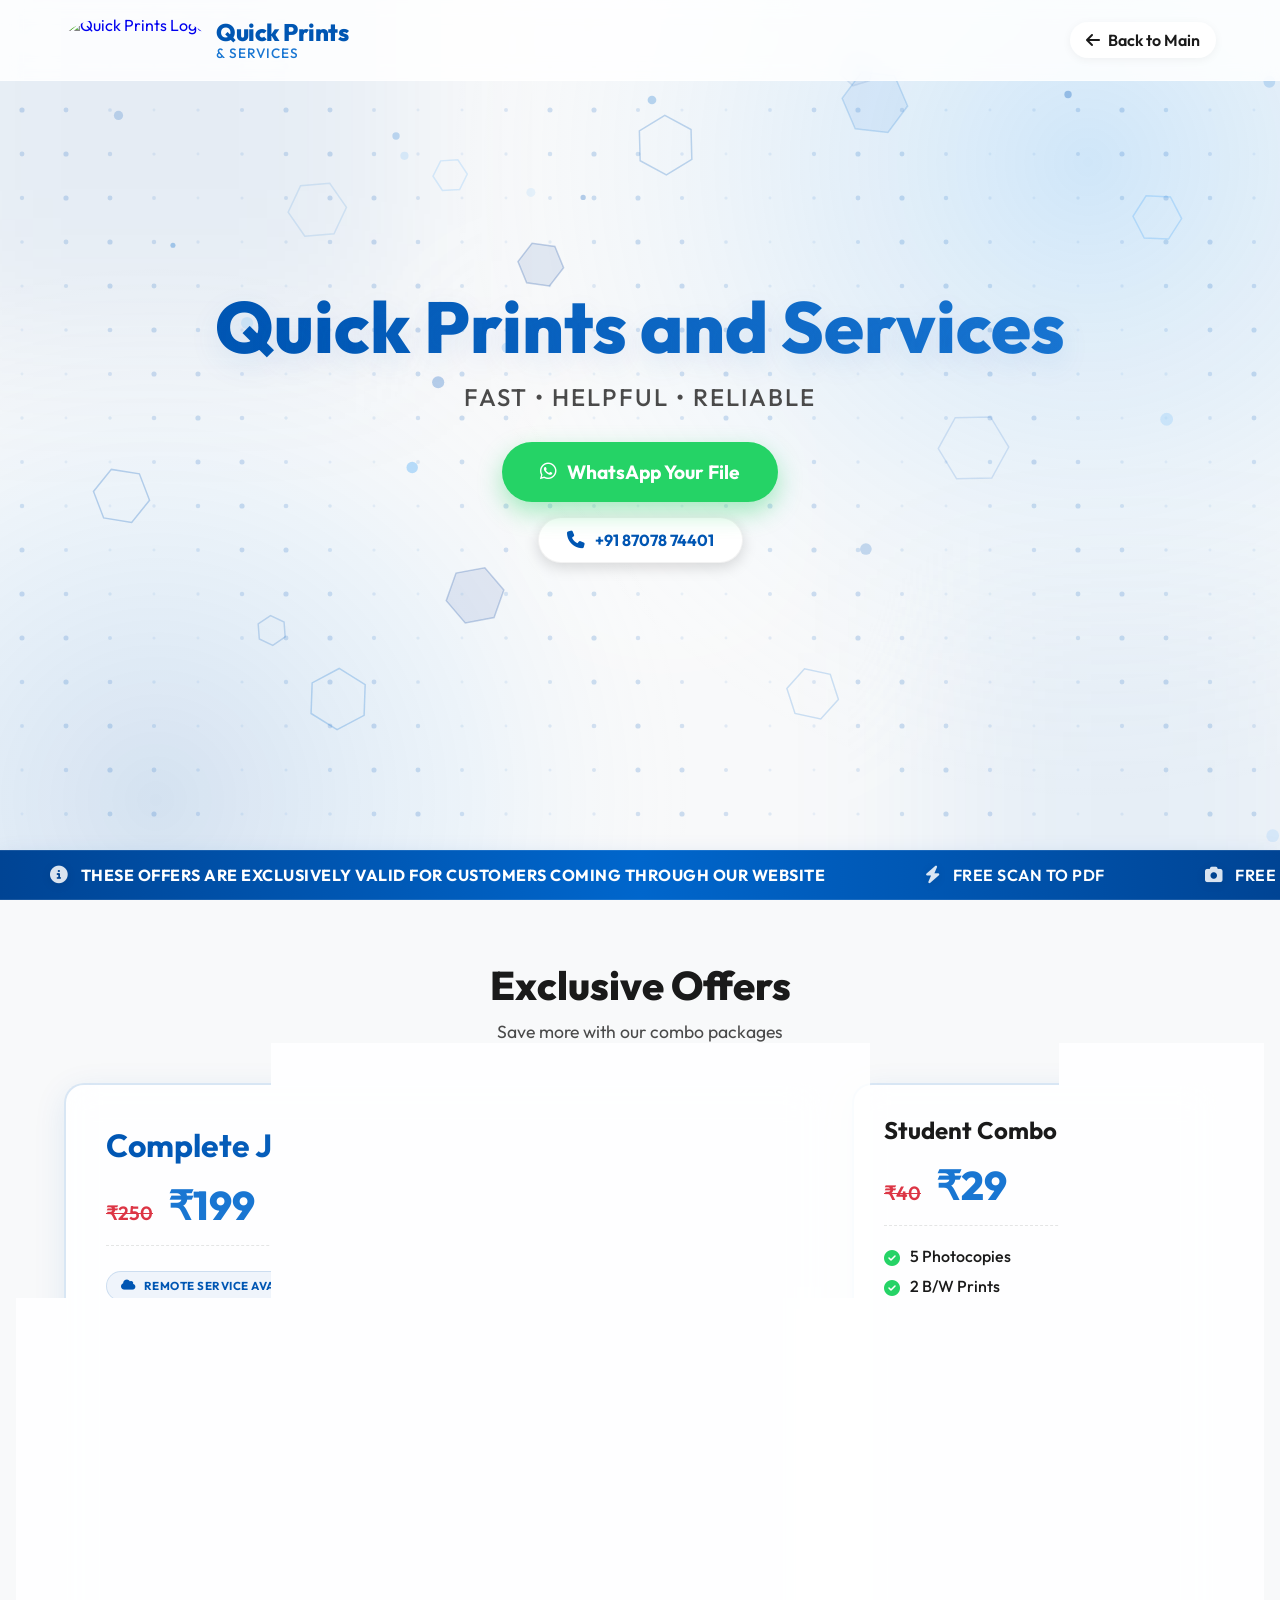
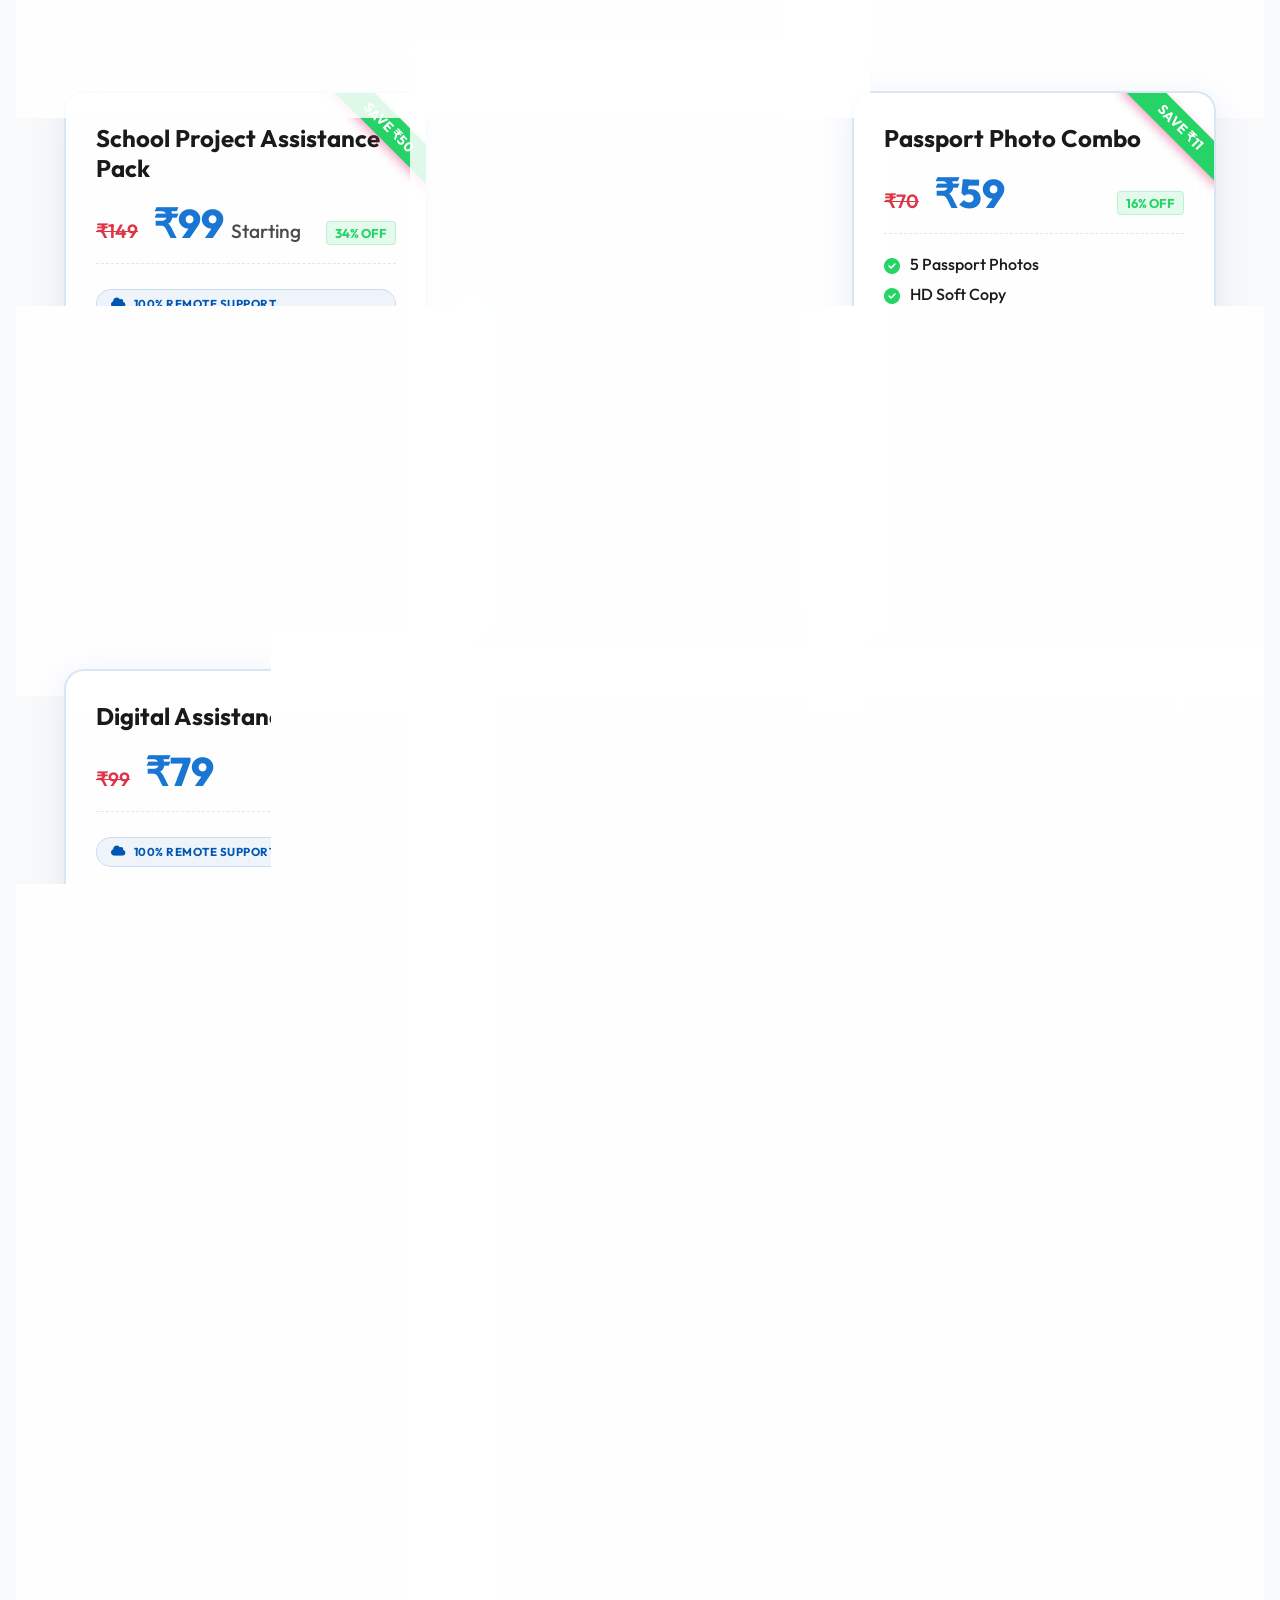
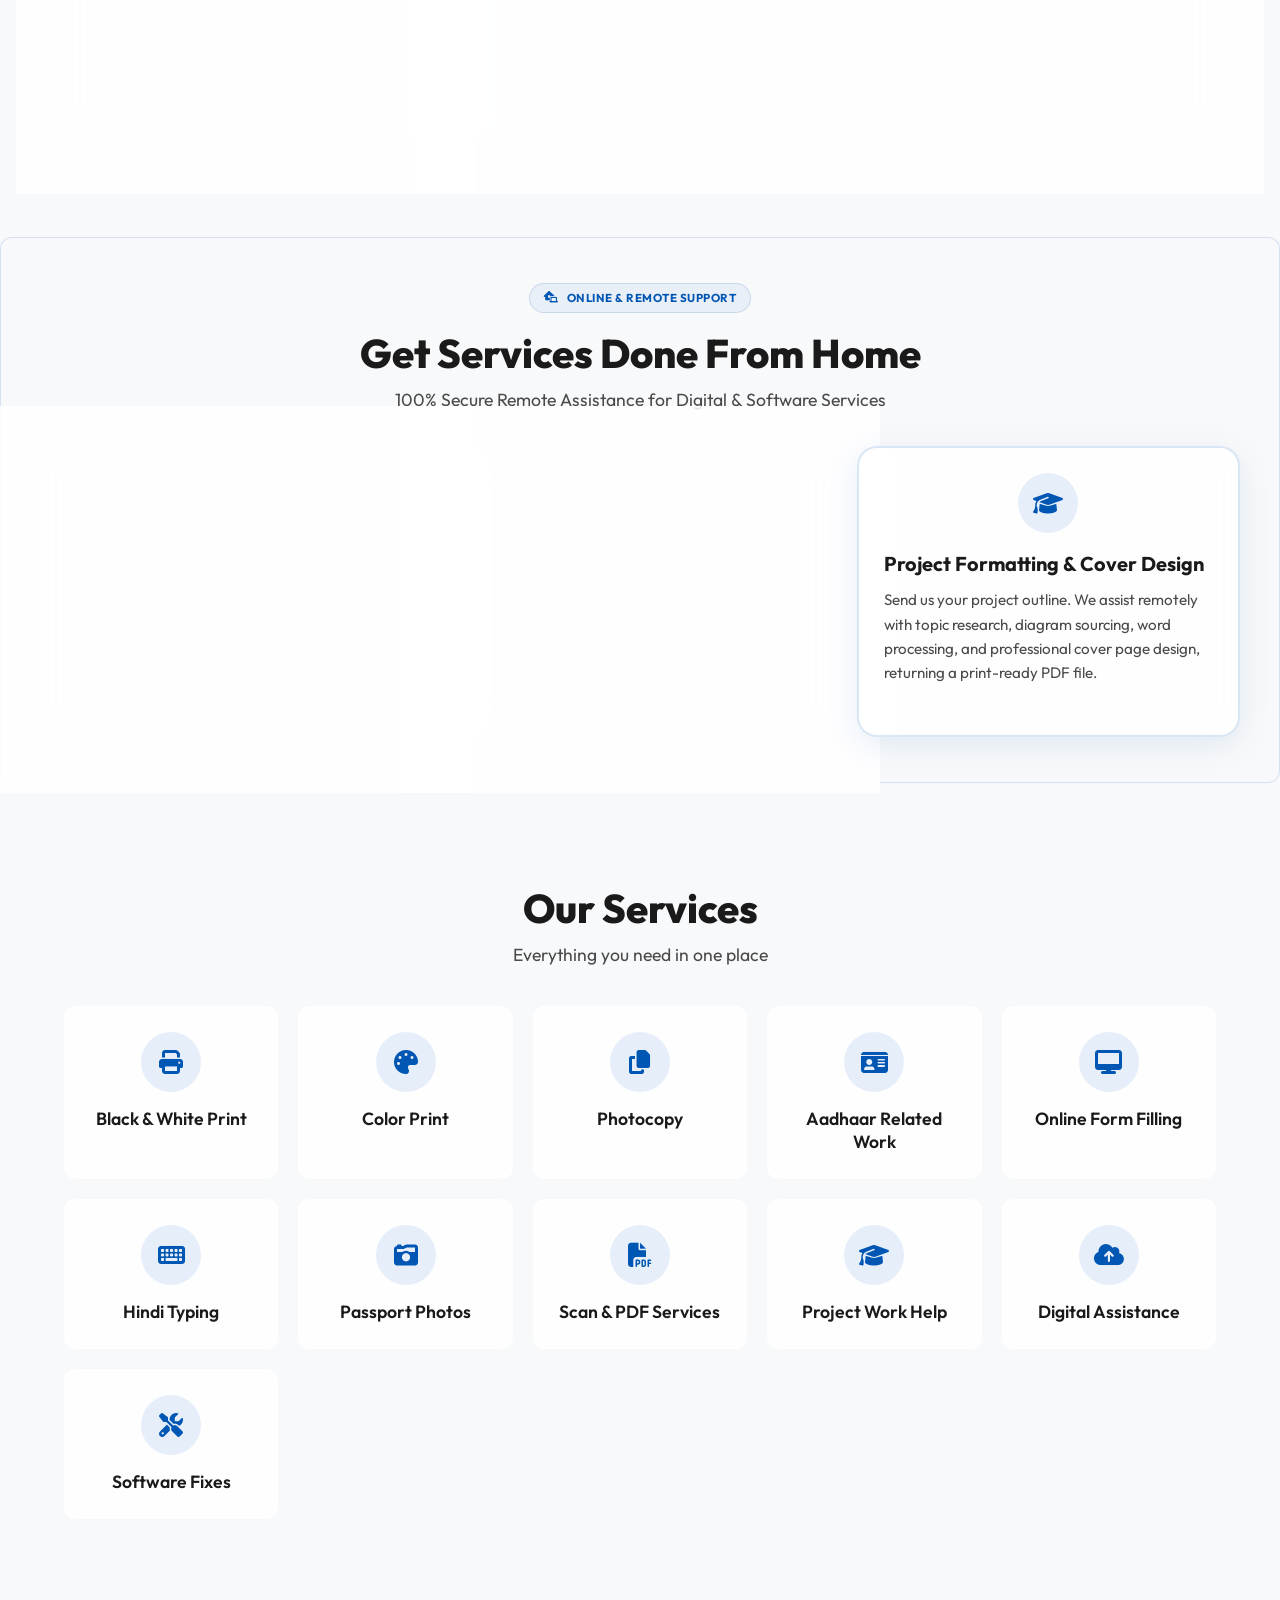
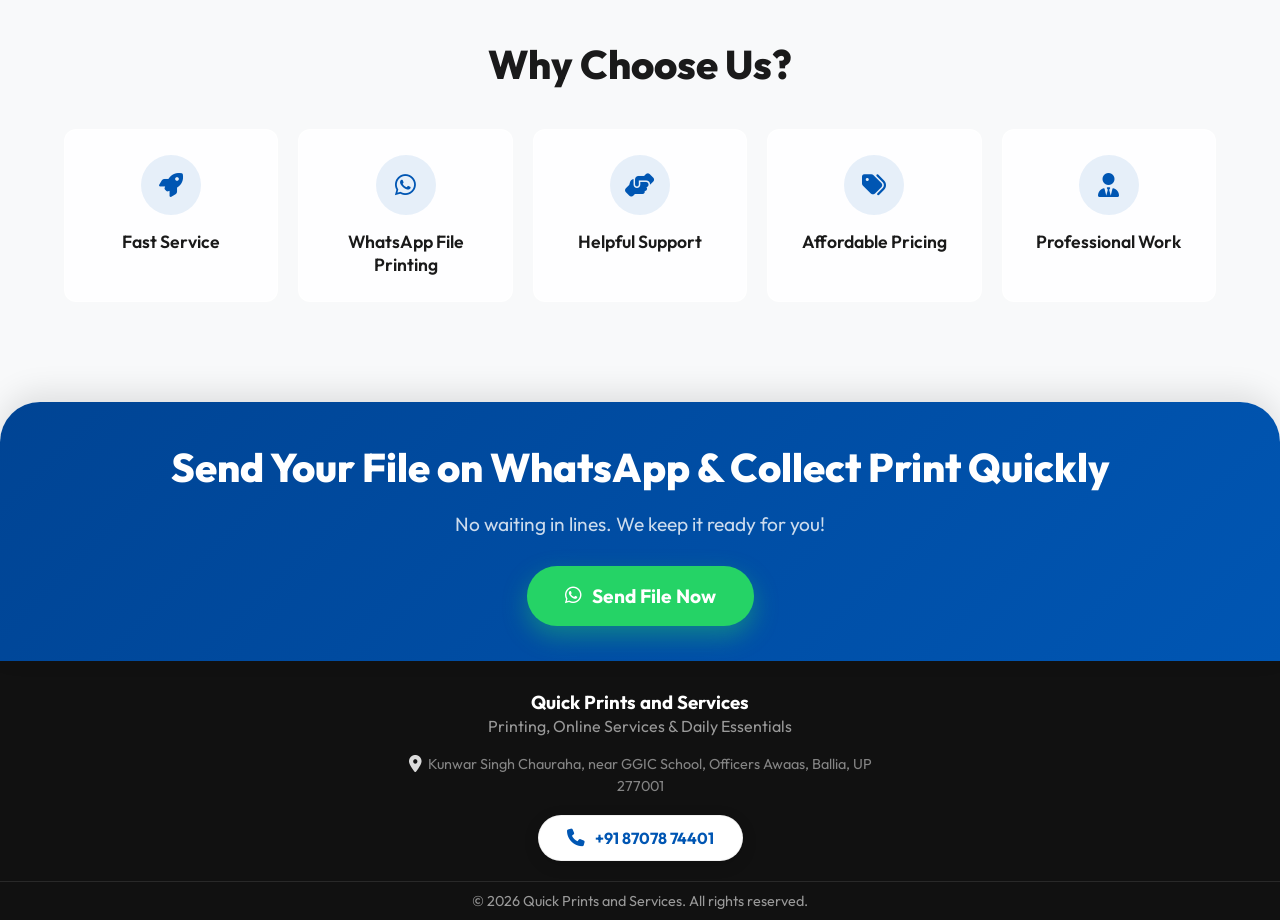
==== commit fb284540: "Add files via upload" ====
--- a/offers.html
+++ b/offers.html
@@ -915,6 +915,11 @@
         }
 
         @media (max-width: 992px) {
+            .hero {
+                min-height: auto;
+                padding: 110px 5% 30px;
+            }
+
             .footer {
                 display: none !important;
             }
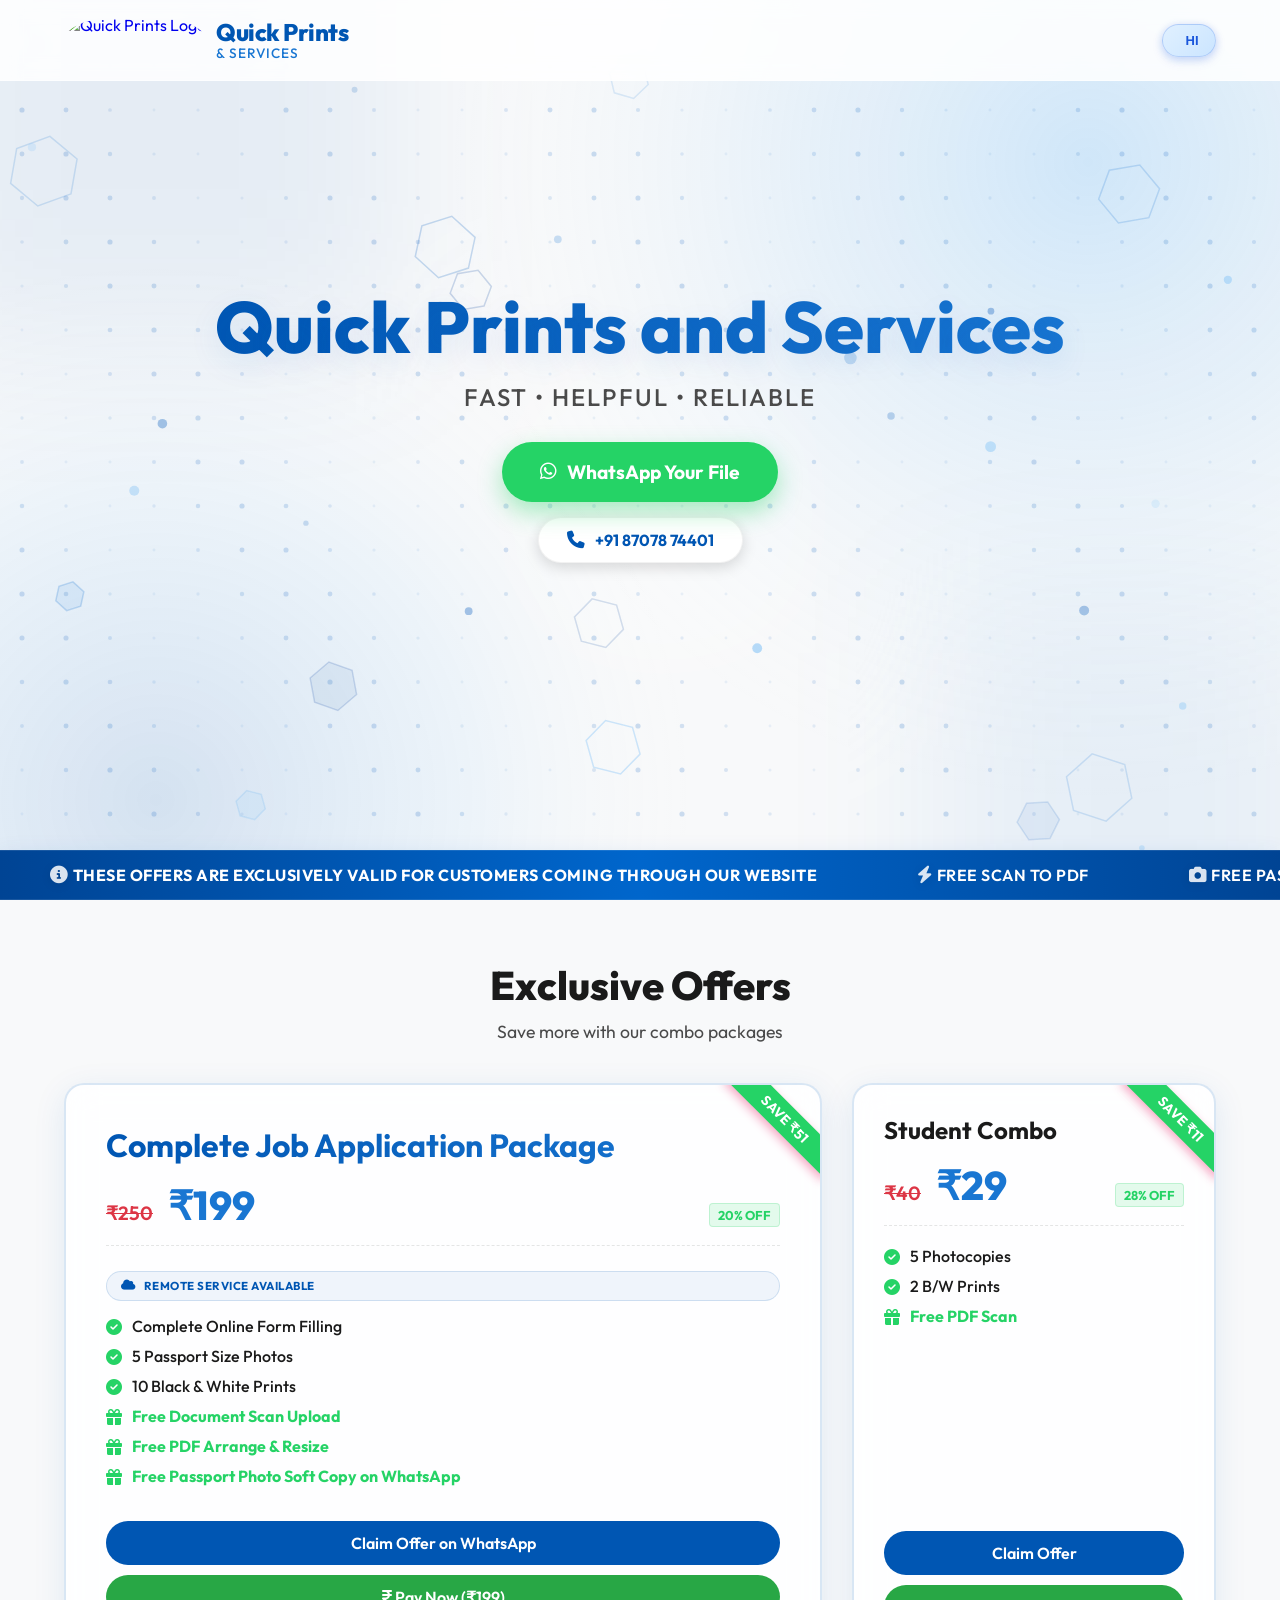
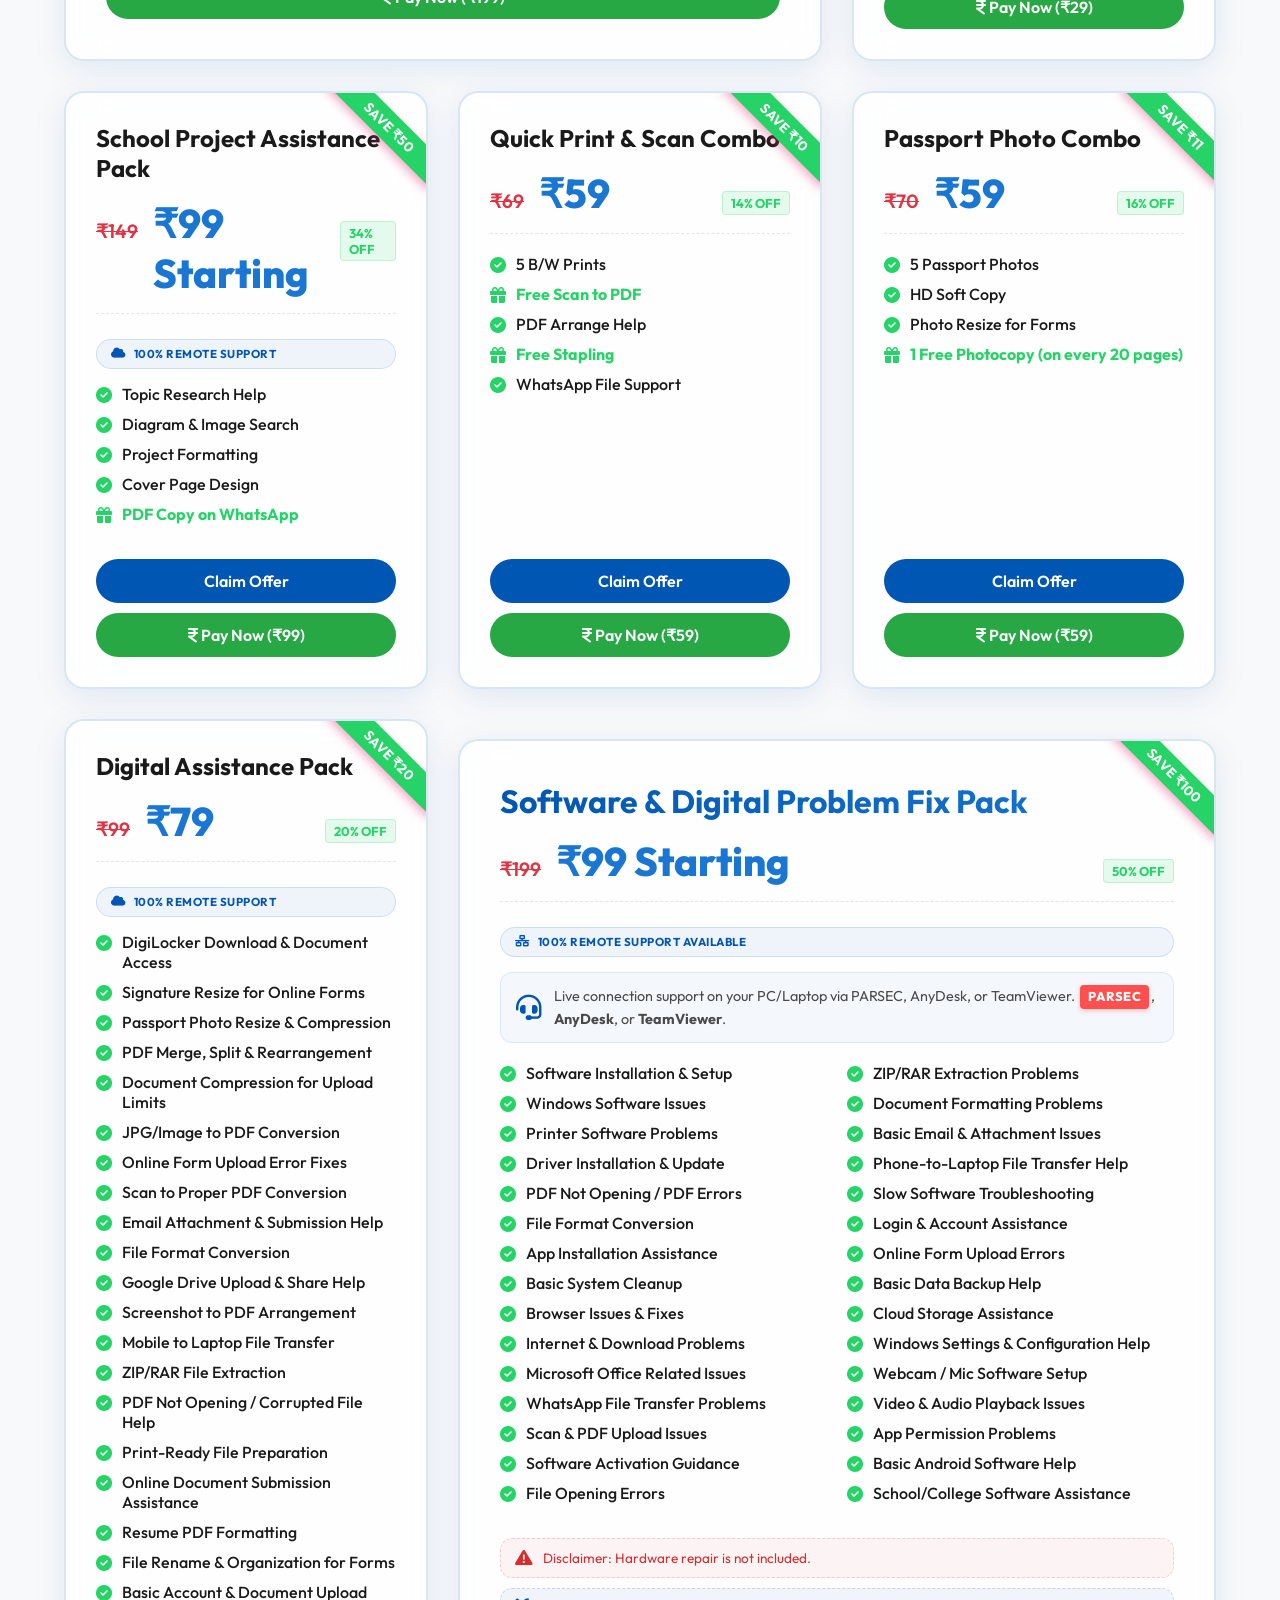
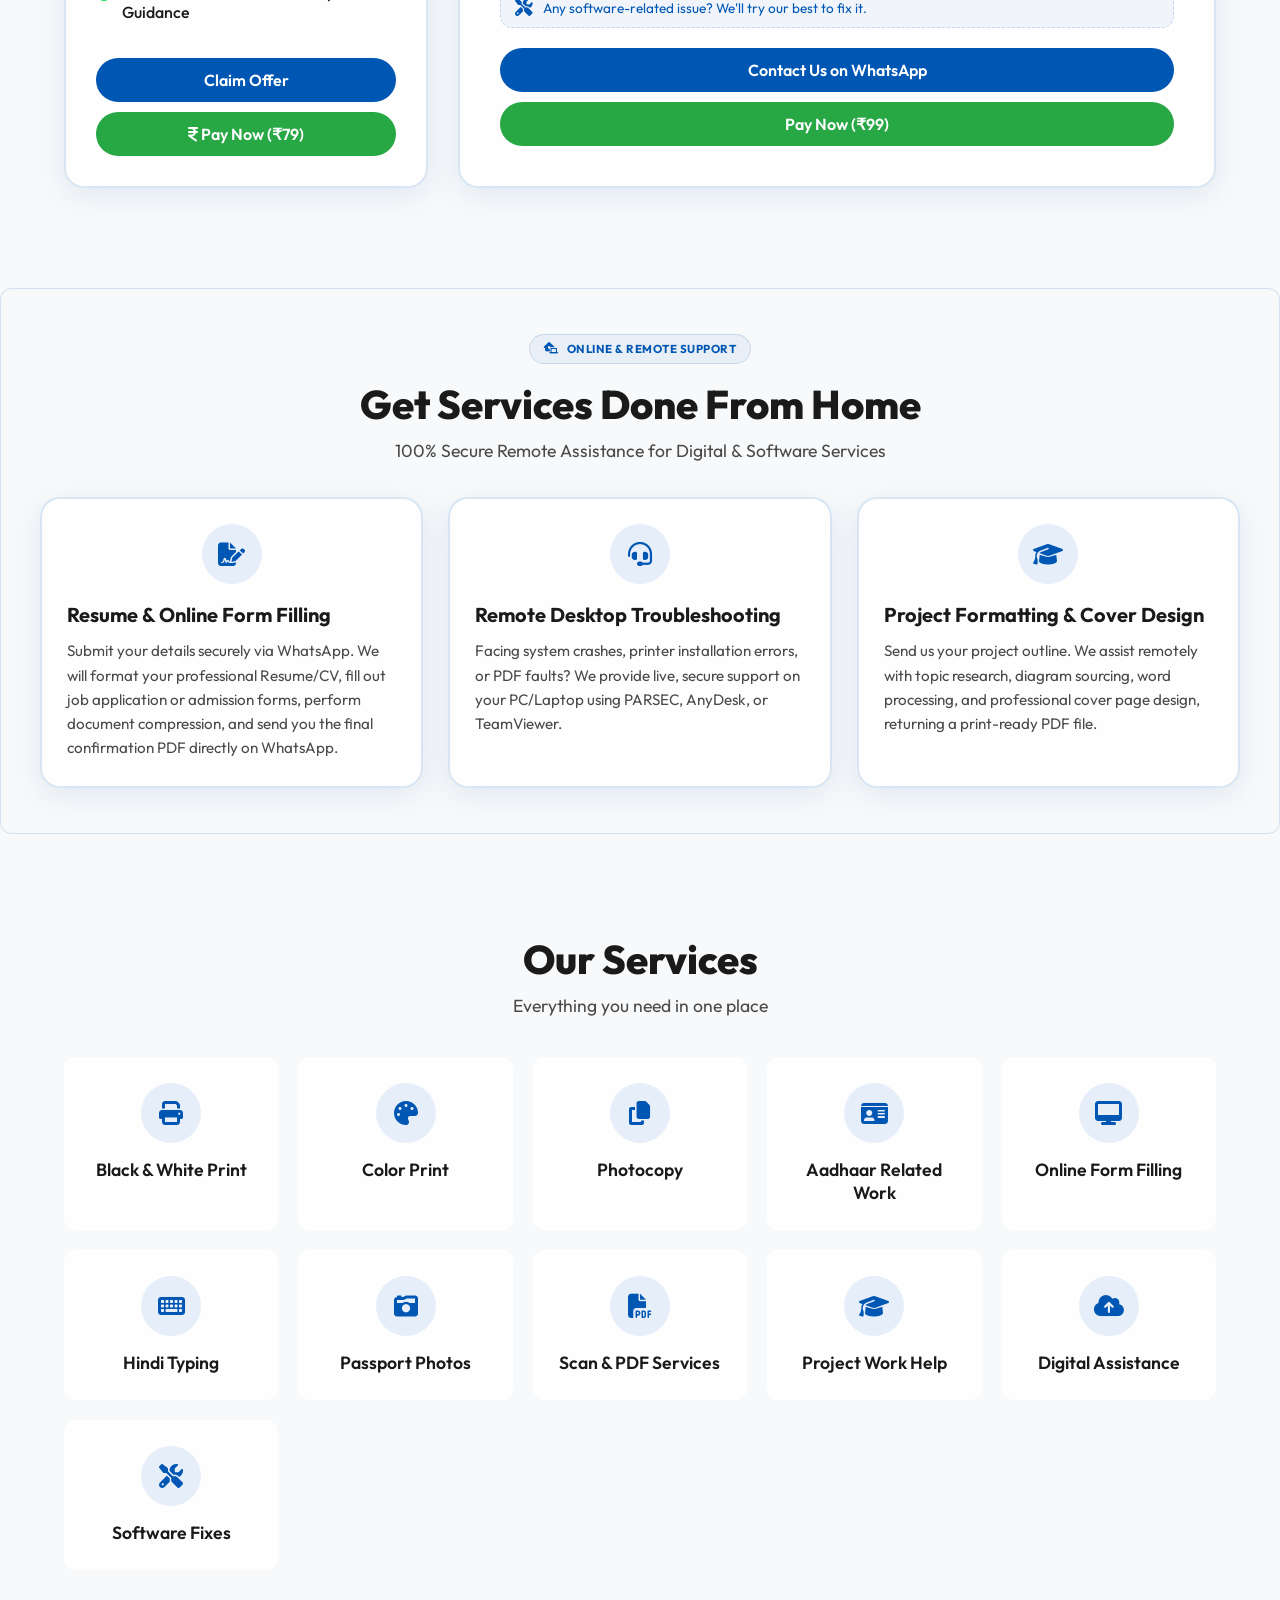
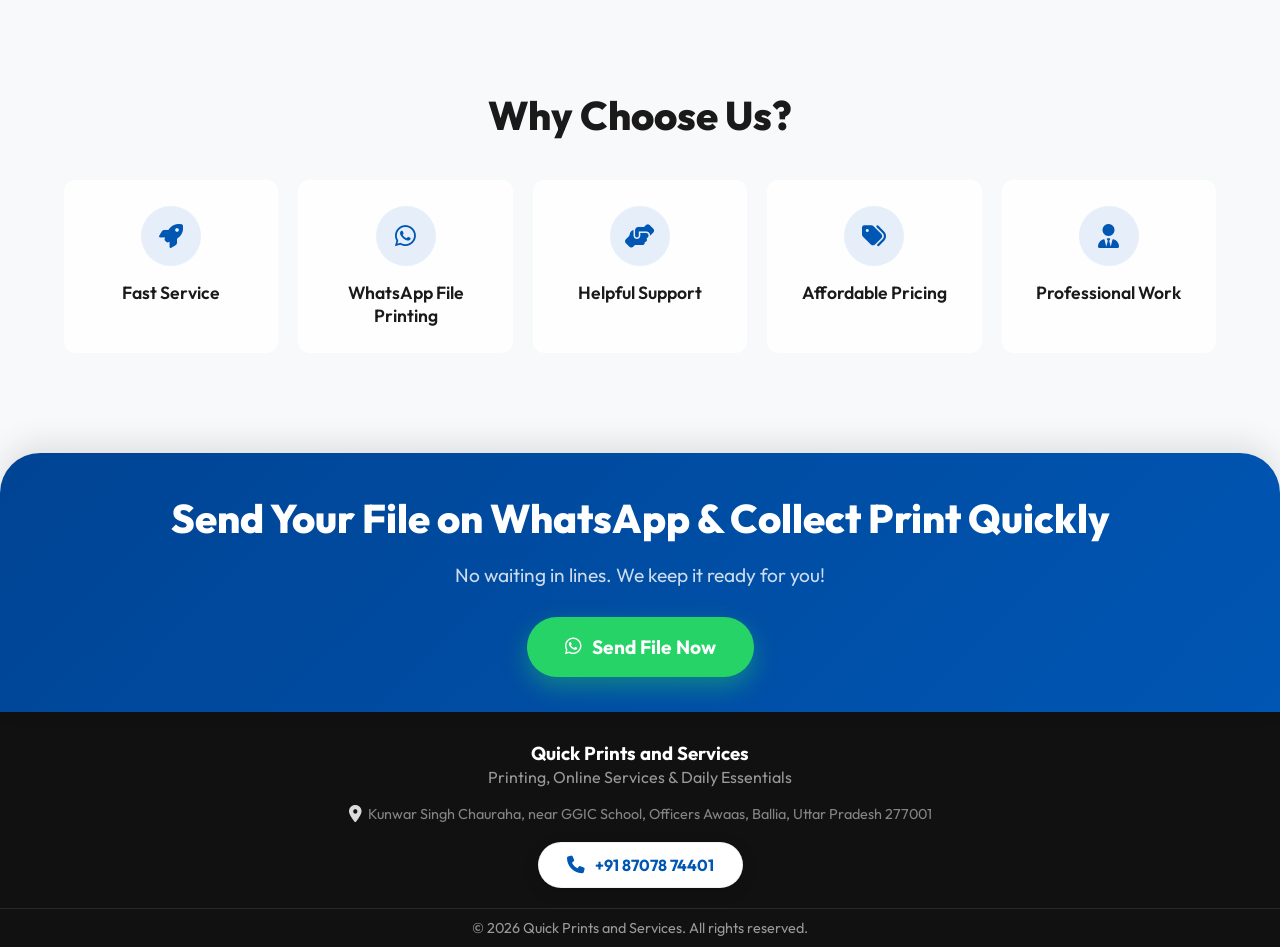
==== commit 2c56615e: "Add files via upload" ====
--- a/offers.html
+++ b/offers.html
@@ -1,1751 +1,1910 @@
-<!DOCTYPE html>
-<html lang="en">
-<head>
-    <meta charset="UTF-8">
-    <meta name="viewport" content="width=device-width, initial-scale=1.0">
-    <meta name="description" content="Exclusive Offers from Quick Prints and Services - Premium local print and digital services.">
-    <title>Offers - Quick Prints and Services</title>
-    <!-- Google Fonts -->
-    <link rel="preconnect" href="https://fonts.googleapis.com">
-    <link rel="preconnect" href="https://fonts.gstatic.com" crossorigin>
-    <link href="https://fonts.googleapis.com/css2?family=Outfit:wght@300;400;500;600;700;800&family=DM+Sans:wght@300;400;500&display=swap" rel="stylesheet">
-    <!-- FontAwesome for Icons -->
-    <link rel="stylesheet" href="https://cdnjs.cloudflare.com/ajax/libs/font-awesome/6.4.0/css/all.min.css">
-    
-    <style>
-        /* CSS Variables & Theme */
-        :root {
-            --primary: #0056b3; /* Professional Blue */
-            --secondary: #1976D2; /* Mid Blue */
-            --accent: #25D366; /* Green Accent for Savings */
-            --white: #ffffff;
-            --dark: #004494; /* Darker Blue */
-            --text-main: #1a1a1a;
-            --text-light: #4a4a4a;
-            --whatsapp: #25D366;
-            --glass-bg: rgba(255, 255, 255, 0.85);
-            --glass-border: rgba(255, 255, 255, 0.5);
-            --shadow: 0 8px 32px 0 rgba(0, 86, 179, 0.1);
-            --font-main: 'Outfit', sans-serif;
-            --radius-lg: 20px;
-            --radius-md: 12px;
+﻿<!DOCTYPE html>
+<html lang="en">
+
+<head>
+    <meta charset="UTF-8">
+    <meta name="viewport" content="width=device-width, initial-scale=1.0">
+    <meta name="description"
+        content="Exclusive Offers from Quick Prints and Services - Premium local print and digital services.">
+    <title>Offers - Quick Prints and Services</title>
+    <!-- Google Fonts -->
+    <link rel="preconnect" href="https://fonts.googleapis.com">
+    <link rel="preconnect" href="https://fonts.gstatic.com" crossorigin>
+    <link
+        href="https://fonts.googleapis.com/css2?family=Outfit:wght@300;400;500;600;700;800&family=DM+Sans:wght@300;400;500&family=Tiro+Devanagari+Hindi:ital,wght@0,400;1,400&display=swap"
+        rel="stylesheet">
+    <!-- FontAwesome for Icons -->
+    <link rel="stylesheet" href="https://cdnjs.cloudflare.com/ajax/libs/font-awesome/6.4.0/css/all.min.css">
+    <!-- Tabler Icons -->
+    <link rel="stylesheet" href="https://cdn.jsdelivr.net/npm/@tabler/icons-webfont@latest/tabler-icons.min.css">
+
+    <style>
+        /* CSS Variables & Theme */
+        :root {
+            --primary: #0056b3;
+            /* Professional Blue */
+            --secondary: #1976D2;
+            /* Mid Blue */
+            --accent: #25D366;
+            /* Green Accent for Savings */
+            --white: #ffffff;
+            --dark: #004494;
+            /* Darker Blue */
+            --text-main: #1a1a1a;
+            --text-light: #4a4a4a;
+            --whatsapp: #25D366;
+            --glass-bg: rgba(255, 255, 255, 0.85);
+            --glass-border: rgba(255, 255, 255, 0.5);
+            --shadow: 0 8px 32px 0 rgba(0, 86, 179, 0.1);
+            --font-main: 'Outfit', sans-serif;
+            --font-hindi: 'Tiro Devanagari Hindi', serif;
+            --radius-lg: 20px;
+            --radius-md: 12px;
+        }
+
+        * {
+            margin: 0;
+            padding: 0;
+            box-sizing: border-box;
+        }
+
+        html {
+            scroll-behavior: smooth;
+        }
+
+        body {
+            font-family: var(--font-main);
+            color: var(--text-main);
+            background: #f8f9fa;
+            min-height: 100vh;
+            overflow-x: hidden;
+            position: relative;
+        }
+
+        .lang-hi [data-i18n] {
+            font-family: var(--font-hindi);
+        }
+
+
+
+        /* Animated Background Elements */
+        .bg-shapes {
+            position: fixed;
+            top: 0;
+            left: 0;
+            width: 100%;
+            height: 100%;
+            z-index: -1;
+            overflow: hidden;
+            pointer-events: none;
+        }
+
+        .shape {
+            position: absolute;
+            filter: blur(80px);
+            opacity: 0.5;
+            animation: float 20s infinite alternate;
+        }
+
+        .shape-1 {
+            width: 500px;
+            height: 500px;
+            background: rgba(0, 86, 179, 0.15);
+            top: -150px;
+            left: -100px;
+        }
+
+        .shape-2 {
+            width: 400px;
+            height: 400px;
+            background: rgba(25, 118, 210, 0.15);
+            bottom: -100px;
+            right: -50px;
+            animation-duration: 25s;
+        }
+
+        .shape-3 {
+            width: 300px;
+            height: 300px;
+            background: rgba(255, 255, 255, 0.6);
+            top: 40%;
+            left: 40%;
+            animation-duration: 30s;
+        }
+
+        @keyframes float {
+            0% {
+                transform: translate(0, 0) scale(1);
+            }
+
+            100% {
+                transform: translate(50px, 50px) scale(1.1);
+            }
+        }
+
+        /* Loading Animation */
+        #loader {
+            position: fixed;
+            inset: 0;
+            background: var(--white);
+            z-index: 9999;
+            display: flex;
+            justify-content: center;
+            align-items: center;
+            transition: opacity 0.5s ease;
+        }
+
+        .spinner {
+            width: 50px;
+            height: 50px;
+            border: 4px solid rgba(21, 101, 192, 0.2);
+            border-top: 4px solid var(--primary);
+            border-radius: 50%;
+            animation: spin 1s linear infinite;
+        }
+
+        @keyframes spin {
+            0% {
+                transform: rotate(0deg);
+            }
+
+            100% {
+                transform: rotate(360deg);
+            }
+        }
+
+        /* Navbar */
+        .navbar {
+            position: fixed;
+            top: 0;
+            left: 0;
+            width: 100%;
+            padding: 15px 5%;
+            background: rgba(255, 255, 255, 0.85);
+            backdrop-filter: blur(10px);
+            -webkit-backdrop-filter: blur(10px);
+            border-bottom: 1px solid var(--glass-border);
+            z-index: 1000;
+            display: flex;
+            justify-content: space-between;
+            align-items: center;
+            transition: all 0.3s ease;
+        }
+
+        .navbar.scrolled {
+            padding: 10px 5%;
+            box-shadow: 0 4px 20px rgba(0, 0, 0, 0.05);
+        }
+
+        .logo {
+            text-decoration: none;
+            display: flex;
+            align-items: center;
+            gap: 10px;
+        }
+
+        .logo img {
+            height: 50px;
+            width: auto;
+            border-radius: 50%;
+        }
+
+        .logo-text {
+            display: flex;
+            flex-direction: column;
+            line-height: 1.1;
+        }
+
+        .brand-name {
+            font-size: 1.5rem;
+            font-weight: 800;
+            color: var(--primary);
+            letter-spacing: -0.5px;
+        }
+
+        .brand-sub {
+            font-size: 0.85rem;
+            font-weight: 500;
+            color: var(--secondary);
+            letter-spacing: 1px;
+            text-transform: uppercase;
+        }
+
+        .back-link {
+            text-decoration: none;
+            color: var(--text-main);
+            font-weight: 600;
+            display: none;
+            align-items: center;
+            gap: 8px;
+            padding: 8px 16px;
+            background: var(--white);
+            border-radius: 100px;
+            box-shadow: 0 2px 10px rgba(0, 0, 0, 0.05);
+            transition: all 0.3s ease;
+        }
+
+        .back-link:hover {
+            color: var(--primary);
+            box-shadow: 0 4px 15px rgba(0, 0, 0, 0.1);
+            transform: translateY(-2px);
+        }
+
+        /* Language Toggle - replicated from main site */
+        .lang-toggle-btn {
+            display: inline-flex;
+            align-items: center;
+            gap: 6px;
+            padding: 8px 16px;
+            border-radius: 999px;
+            border: 1.5px solid rgba(26, 86, 219, 0.2);
+            background: linear-gradient(135deg, #e0f0ff 0%, #cbe5ff 100%);
+            color: #1a56db;
+            font-size: 13px;
+            font-weight: 600;
+            letter-spacing: 0.02em;
+            box-shadow: 0 2px 8px rgba(26, 86, 219, 0.2), 0 4px 12px rgba(26, 86, 219, 0.1);
+            cursor: pointer;
+            transition: background 0.3s ease, transform 0.2s ease, box-shadow 0.2s ease;
+            margin-left: auto;
+            backdrop-filter: blur(4px);
+            flex-shrink: 0;
+        }
+
+        .lang-toggle-btn:hover {
+            background: linear-gradient(135deg, #d2e9ff 0%, #b4dfff 100%);
+            border-color: rgba(26, 86, 219, 0.35);
+            box-shadow: 0 6px 16px rgba(26, 86, 219, 0.25);
+            transform: translateY(-2px);
+        }
+
+        .lang-toggle-btn:active {
+            transform: scale(0.96);
+        }
+
+        /* Hero Section */
+        .hero {
+            min-height: 100vh;
+            padding: 100px 5% 100px;
+            text-align: center;
+            display: flex;
+            flex-direction: column;
+            align-items: center;
+            justify-content: center;
+            position: relative;
+            overflow: hidden;
+            box-sizing: border-box;
+        }
+
+        #hero-canvas {
+            position: absolute;
+            inset: 0;
+            width: 100%;
+            height: 100%;
+            z-index: 0;
+            pointer-events: none;
+        }
+
+        .hero h1 {
+            font-size: clamp(2.5rem, 8vw, 4.5rem);
+            font-weight: 800;
+            line-height: 1.1;
+            margin-bottom: 15px;
+            padding: 0 20px;
+            background: linear-gradient(90deg, var(--primary), var(--secondary));
+            -webkit-background-clip: text;
+            -webkit-text-fill-color: transparent;
+            text-shadow: 0 10px 30px rgba(21, 101, 192, 0.1);
+            white-space: nowrap;
+        }
+
+        .hero p {
+            font-size: clamp(1.2rem, 4vw, 1.5rem);
+            font-weight: 500;
+            color: var(--text-light);
+            margin-bottom: 30px;
+            letter-spacing: 2px;
+            text-transform: uppercase;
+        }
+
+        .btn-whatsapp {
+            display: inline-flex;
+            align-items: center;
+            gap: 10px;
+            padding: 16px 36px;
+            background: var(--whatsapp);
+            color: var(--white);
+            border-radius: 100px;
+            font-size: 1.2rem;
+            font-weight: 700;
+            text-decoration: none;
+            box-shadow: 0 10px 25px rgba(37, 211, 102, 0.4);
+            transition: all 0.3s cubic-bezier(0.175, 0.885, 0.32, 1.275);
+            border: 2px solid transparent;
+            position: relative;
+            overflow: hidden;
+            z-index: 1;
+        }
+
+        .btn-whatsapp::before {
+            content: '';
+            position: absolute;
+            top: 0;
+            left: -100%;
+            width: 100%;
+            height: 100%;
+            background: linear-gradient(90deg, transparent, rgba(255, 255, 255, 0.4), transparent);
+            transition: 0.5s;
+            z-index: -1;
+        }
+
+        .btn-whatsapp:hover::before {
+            left: 100%;
+        }
+
+        .btn-whatsapp:hover {
+            transform: translateY(-4px) scale(1.05);
+            box-shadow: 0 15px 35px rgba(37, 211, 102, 0.5);
+        }
+
+
+
+        .remote-badge {
+            display: inline-flex;
+            align-items: flex-start;
+            gap: 8px;
+            background: rgba(0, 86, 179, 0.06);
+            color: var(--primary);
+            padding: 6px 14px;
+            border-radius: 30px;
+            font-size: 0.72rem;
+            font-weight: 700;
+            margin-top: 5px;
+            margin-bottom: 15px;
+            border: 1px solid rgba(0, 86, 179, 0.15);
+            text-transform: uppercase;
+            letter-spacing: 0.5px;
+            max-width: 100%;
+            text-align: left;
+            line-height: 1.4;
+        }
+
+        .remote-badge i {
+            margin-top: 2px;
+            flex-shrink: 0;
+        }
+
+        /* Marquee / Highlight Banner */
+        .marquee-wrapper {
+            width: 100%;
+            overflow: hidden;
+            background: linear-gradient(90deg, #004494 0%, #0066cc 50%, #004494 100%);
+            padding: 14px 0;
+            box-shadow: 0 8px 25px rgba(0, 86, 179, 0.15);
+            position: absolute;
+            bottom: 0;
+            left: 0;
+            z-index: 10;
+            display: flex;
+            border-top: 1px solid rgba(255, 255, 255, 0.1);
+            border-bottom: 1px solid rgba(255, 255, 255, 0.1);
+        }
+
+        .marquee-content {
+            display: flex;
+            width: max-content;
+            animation: scroll 45s linear infinite;
+        }
+
+        .marquee-slide {
+            display: flex;
+            align-items: center;
+            white-space: nowrap;
+            flex-shrink: 0;
+        }
+
+        .marquee-slide > span {
+            color: var(--white);
+            font-weight: 600;
+            font-size: 1rem;
+            letter-spacing: 0.5px;
+            margin: 0 50px;
+            display: inline-flex;
+            align-items: center;
+            gap: 4px;
+            text-transform: uppercase;
+        }
+
+        .marquee-slide > span > span,
+        .marquee-slide > span > strong > span {
+            margin: 0;
         }
-
-        * {
-            margin: 0;
-            padding: 0;
-            box-sizing: border-box;
-        }
-
-        html {
-            scroll-behavior: smooth;
-        }
-
-        body {
-            font-family: var(--font-main);
-            color: var(--text-main);
-            background: #f8f9fa; /* Matches main site bg-light */
-            min-height: 100vh;
-            overflow-x: hidden;
-            position: relative;
-        }
-
-        /* Animated Background Elements */
-        .bg-shapes {
-            position: fixed;
-            top: 0;
-            left: 0;
-            width: 100%;
-            height: 100%;
-            z-index: -1;
-            overflow: hidden;
-            pointer-events: none;
-        }
-
-        .shape {
-            position: absolute;
-            filter: blur(80px);
-            opacity: 0.5;
-            animation: float 20s infinite alternate;
-        }
-
-        .shape-1 {
-            width: 500px;
-            height: 500px;
-            background: rgba(0, 86, 179, 0.15);
-            top: -150px;
-            left: -100px;
-        }
-
-        .shape-2 {
-            width: 400px;
-            height: 400px;
-            background: rgba(25, 118, 210, 0.15);
-            bottom: -100px;
-            right: -50px;
-            animation-duration: 25s;
-        }
-
-        .shape-3 {
-            width: 300px;
-            height: 300px;
-            background: rgba(255, 255, 255, 0.6);
-            top: 40%;
-            left: 40%;
-            animation-duration: 30s;
-        }
-
-        @keyframes float {
-            0% { transform: translate(0, 0) scale(1); }
-            100% { transform: translate(50px, 50px) scale(1.1); }
-        }
-
-        /* Loading Animation */
-        #loader {
-            position: fixed;
-            inset: 0;
-            background: var(--white);
-            z-index: 9999;
-            display: flex;
-            justify-content: center;
-            align-items: center;
-            transition: opacity 0.5s ease;
-        }
-
-        .spinner {
-            width: 50px;
-            height: 50px;
-            border: 4px solid rgba(21, 101, 192, 0.2);
-            border-top: 4px solid var(--primary);
-            border-radius: 50%;
-            animation: spin 1s linear infinite;
-        }
-
-        @keyframes spin {
-            0% { transform: rotate(0deg); }
-            100% { transform: rotate(360deg); }
-        }
-
-        /* Navbar */
-        .navbar {
-            position: fixed;
-            top: 0;
-            left: 0;
-            width: 100%;
-            padding: 15px 5%;
-            background: rgba(255, 255, 255, 0.85);
-            backdrop-filter: blur(10px);
-            -webkit-backdrop-filter: blur(10px);
-            border-bottom: 1px solid var(--glass-border);
-            z-index: 1000;
-            display: flex;
-            justify-content: space-between;
-            align-items: center;
-            transition: all 0.3s ease;
-        }
-
-        .navbar.scrolled {
-            padding: 10px 5%;
-            box-shadow: 0 4px 20px rgba(0, 0, 0, 0.05);
-        }
-
-        .logo {
-            text-decoration: none;
-            display: flex;
-            align-items: center;
-            gap: 10px;
-        }
-
-        .logo img {
-            height: 50px;
-            width: auto;
-            border-radius: 50%;
-        }
-
-        .logo-text {
-            display: flex;
-            flex-direction: column;
-            line-height: 1.1;
-        }
-
-        .brand-name {
-            font-size: 1.5rem;
-            font-weight: 800;
-            color: var(--primary);
-            letter-spacing: -0.5px;
-        }
-
-        .brand-sub {
-            font-size: 0.85rem;
-            font-weight: 500;
-            color: var(--secondary);
-            letter-spacing: 1px;
-            text-transform: uppercase;
-        }
-
-        .back-link {
-            text-decoration: none;
-            color: var(--text-main);
-            font-weight: 600;
-            display: flex;
-            align-items: center;
-            gap: 8px;
-            padding: 8px 16px;
-            background: var(--white);
-            border-radius: 100px;
-            box-shadow: 0 2px 10px rgba(0,0,0,0.05);
-            transition: all 0.3s ease;
-        }
-
-        .back-link:hover {
-            color: var(--primary);
-            box-shadow: 0 4px 15px rgba(0,0,0,0.1);
-            transform: translateY(-2px);
-        }
-
-        /* Hero Section */
-        .hero {
-            min-height: 100vh;
-            padding: 100px 5% 100px;
-            text-align: center;
-            display: flex;
-            flex-direction: column;
-            align-items: center;
-            justify-content: center;
-            position: relative;
-            overflow: hidden;
-            box-sizing: border-box;
-        }
-
-        #hero-canvas {
-            position: absolute;
-            inset: 0;
-            width: 100%;
-            height: 100%;
-            z-index: 0;
-            pointer-events: none;
-        }
-
-        .hero h1 {
-            font-size: clamp(2.5rem, 8vw, 4.5rem);
-            font-weight: 800;
-            line-height: 1.1;
-            margin-bottom: 15px;
-            background: linear-gradient(90deg, var(--primary), var(--secondary));
-            -webkit-background-clip: text;
-            -webkit-text-fill-color: transparent;
-            text-shadow: 0 10px 30px rgba(21, 101, 192, 0.1);
-        }
-
-        .hero p {
-            font-size: clamp(1.2rem, 4vw, 1.5rem);
-            font-weight: 500;
-            color: var(--text-light);
-            margin-bottom: 30px;
-            letter-spacing: 2px;
-            text-transform: uppercase;
-        }
-
-        .btn-whatsapp {
-            display: inline-flex;
-            align-items: center;
-            gap: 10px;
-            padding: 16px 36px;
-            background: var(--whatsapp);
-            color: var(--white);
-            border-radius: 100px;
-            font-size: 1.2rem;
-            font-weight: 700;
-            text-decoration: none;
-            box-shadow: 0 10px 25px rgba(37, 211, 102, 0.4);
-            transition: all 0.3s cubic-bezier(0.175, 0.885, 0.32, 1.275);
-            border: 2px solid transparent;
-            position: relative;
-            overflow: hidden;
-            z-index: 1;
-        }
-
-        .btn-whatsapp::before {
-            content: '';
-            position: absolute;
-            top: 0; left: -100%;
-            width: 100%; height: 100%;
-            background: linear-gradient(90deg, transparent, rgba(255,255,255,0.4), transparent);
-            transition: 0.5s;
-            z-index: -1;
-        }
-
-        .btn-whatsapp:hover::before {
-            left: 100%;
-        }
-
-        .btn-whatsapp:hover {
-            transform: translateY(-4px) scale(1.05);
-            box-shadow: 0 15px 35px rgba(37, 211, 102, 0.5);
-        }
-
-
-
-        .remote-badge {
-            display: inline-flex;
-            align-items: flex-start;
-            gap: 8px;
-            background: rgba(0, 86, 179, 0.06);
-            color: var(--primary);
-            padding: 6px 14px;
-            border-radius: 30px;
-            font-size: 0.72rem;
-            font-weight: 700;
-            margin-top: 5px;
-            margin-bottom: 15px;
-            border: 1px solid rgba(0, 86, 179, 0.15);
-            text-transform: uppercase;
-            letter-spacing: 0.5px;
-            max-width: 100%;
-            text-align: left;
-            line-height: 1.4;
-        }
-
-        .remote-badge i {
-            margin-top: 2px;
-            flex-shrink: 0;
-        }
-
-        /* Marquee / Highlight Banner */
-        .marquee-wrapper {
-            width: 100%;
-            overflow: hidden;
-            background: linear-gradient(90deg, #004494 0%, #0066cc 50%, #004494 100%);
-            padding: 14px 0;
-            box-shadow: 0 8px 25px rgba(0, 86, 179, 0.15);
-            position: absolute;
-            bottom: 0;
-            left: 0;
-            z-index: 10;
-            display: flex;
-            border-top: 1px solid rgba(255, 255, 255, 0.1);
-            border-bottom: 1px solid rgba(255, 255, 255, 0.1);
-        }
-
-        .marquee-content {
-            display: flex;
-            width: max-content;
-            animation: scroll 45s linear infinite;
-        }
-
-        .marquee-slide {
-            display: flex;
-            align-items: center;
-            white-space: nowrap;
-            flex-shrink: 0;
-        }
-
-        .marquee-slide span {
-            color: var(--white);
-            font-weight: 600;
-            font-size: 1rem;
-            letter-spacing: 0.5px;
-            margin: 0 50px;
-            display: inline-flex;
-            align-items: center;
-            gap: 12px;
-            text-transform: uppercase;
-        }
-
-        .marquee-slide span i {
-            color: rgba(255, 255, 255, 0.85);
-            font-size: 1.1rem;
-            filter: drop-shadow(0 2px 4px rgba(0, 0, 0, 0.1));
-        }
-
-        @keyframes scroll {
-            0% { transform: translateX(0); }
-            100% { transform: translateX(-50%); }
-        }
-
-        /* Section Styling */
-        .section {
-            padding: 60px 5%;
-        }
-
-        .section-header {
-            text-align: center;
-            margin-bottom: 40px;
-        }
-
-        .section-header h2 {
-            font-size: 2.5rem;
-            font-weight: 800;
-            color: var(--text-main);
-            margin-bottom: 10px;
-        }
-
-        .section-header p {
-            color: var(--text-light);
-            font-size: 1.1rem;
-        }
-
-        /* Offer Cards */
-        .offers-grid {
-            display: grid;
-            grid-template-columns: repeat(auto-fit, minmax(300px, 1fr));
-            gap: 30px;
-            max-width: 1200px;
-            margin: 0 auto;
-        }
-
-        .glass-card {
-            background: var(--glass-bg);
-            backdrop-filter: blur(16px);
-            -webkit-backdrop-filter: blur(16px);
-            border: 2.5px solid rgba(0, 86, 179, 0.15);
-            border-radius: var(--radius-lg);
-            padding: 30px;
-            box-shadow: var(--shadow);
-            transition: all 0.4s ease;
-            position: relative;
-            overflow: hidden;
-            display: flex;
-            flex-direction: column;
-        }
-
-        .glass-card::before {
-            content: '';
-            position: absolute;
-            top: 0;
-            left: 50%;
-            width: 0;
-            height: 5px;
-            background: linear-gradient(90deg, var(--primary), var(--secondary));
-            transition: width 0.4s cubic-bezier(0.25, 0.8, 0.25, 1), left 0.4s cubic-bezier(0.25, 0.8, 0.25, 1);
-            z-index: 1;
-        }
-
-        .glass-card:hover::before {
-            left: 0;
-            width: 100%;
-        }
-
-        .glass-card:hover {
-            transform: scale(1.02) translateY(-10px);
-            box-shadow: 0 15px 40px rgba(31, 38, 135, 0.25);
-            border-color: var(--primary);
-        }
-
-        .card-featured {
-            grid-column: 1 / -1;
-            background: rgba(255, 255, 255, 0.85);
-            border: 2.5px solid rgba(0, 86, 179, 0.15);
-            transform: scale(1.02);
-            padding: 40px;
-            transition: transform 0.3s ease, box-shadow 0.3s ease, border-color 0.3s ease;
-        }
-
-        .card-featured:hover {
-            transform: scale(1.02) translateY(-10px);
-            box-shadow: 0 15px 40px rgba(31, 38, 135, 0.25);
-            border-color: var(--primary);
-        }
-
-        @media (min-width: 992px) {
-            .glass-card:hover {
-                transform: scale(1.05) translateY(-10px);
-            }
-            .card-featured {
-                grid-column: span 2;
-                transform: scale(1.05);
-                z-index: 2;
-            }
-            .card-featured:hover {
-                transform: scale(1.05) translateY(-10px);
-            }
-        }
-
-        .badge {
-            position: absolute;
-            top: 20px;
-            right: -35px;
-            background: var(--accent);
-            color: var(--white);
-            padding: 5px 40px;
-            font-size: 0.85rem;
-            font-weight: 700;
-            transform: rotate(45deg);
-            box-shadow: 0 4px 10px rgba(229, 46, 113, 0.4);
-            animation: pulse-glow 2s infinite;
-        }
-
-        .price-discount {
-            background: rgba(37, 211, 102, 0.12);
-            color: #25d366;
-            border: 1px solid rgba(37, 211, 102, 0.2);
-            padding: 3px 8px;
-            font-size: 0.8rem;
-            font-weight: 700;
-            border-radius: 4px;
-            margin-left: auto;
-            display: inline-flex;
-            align-items: center;
-            vertical-align: middle;
-        }
-
-        @keyframes pulse-glow {
-            0% { box-shadow: 0 0 0 0 rgba(37, 211, 102, 0.7); }
-            70% { box-shadow: 0 0 0 10px rgba(37, 211, 102, 0); }
-            100% { box-shadow: 0 0 0 0 rgba(37, 211, 102, 0); }
-        }
-
-        .offer-title {
-            font-size: 1.5rem;
-            font-weight: 700;
-            margin-bottom: 15px;
-            color: var(--text-main);
-        }
-
-        .card-featured .offer-title {
-            font-size: 2rem;
-            background: linear-gradient(90deg, var(--primary), var(--secondary));
-            -webkit-background-clip: text;
-            -webkit-text-fill-color: transparent;
-        }
-
-        .price-container {
-            display: flex;
-            align-items: baseline;
-            gap: 15px;
-            margin-bottom: 20px;
-            padding-bottom: 15px;
-            border-bottom: 1px dashed rgba(0,0,0,0.1);
-        }
-
-        .price-old {
-            font-size: 1.2rem;
-            color: #dc3545;
-            text-decoration: line-through;
-            font-weight: 600;
-        }
-
-        .price-new {
-            font-size: 2.5rem;
-            font-weight: 800;
-            color: var(--secondary);
-        }
-
-        .offer-includes {
-            list-style: none;
-            margin-bottom: 25px;
-            flex-grow: 1;
-        }
-
-        .offer-includes li {
-            margin-bottom: 10px;
-            display: flex;
-            align-items: flex-start;
-            gap: 10px;
-            font-weight: 500;
-        }
-
-        .offer-includes li i {
-            color: var(--whatsapp);
-            margin-top: 4px;
-        }
-        
-        .offer-includes li.free i {
-            color: var(--accent);
-        }
-
-        .offer-includes li.free {
-            color: var(--accent);
-            font-weight: 700;
-        }
-
-        .btn-claim {
-            width: 100%;
-            padding: 12px;
-            background: var(--primary);
-            color: var(--white);
-            border: none;
-            border-radius: 100px;
-            font-size: 1rem;
-            font-weight: 600;
-            cursor: pointer;
-            transition: all 0.3s ease;
-            text-align: center;
-            text-decoration: none;
-        }
-
-        .btn-claim:hover {
-            background: var(--secondary);
-            box-shadow: 0 5px 15px rgba(255, 138, 0, 0.3);
-        }
-
-        .btn-pay {
-            width: 100%;
-            padding: 12px;
-            background: #28a745;
-            color: var(--white);
-            border: none;
-            border-radius: 100px;
-            font-size: 1rem;
-            font-weight: 600;
-            cursor: pointer;
-            transition: all 0.3s ease;
-            text-align: center;
-            text-decoration: none;
-            display: inline-block;
-            margin-top: 10px;
-            box-sizing: border-box;
-        }
-
-        .btn-pay:hover {
-            background: #218838;
-            box-shadow: 0 5px 15px rgba(40, 167, 69, 0.3);
-        }
-
-        /* Services & Why Us Grids */
-        .grid-container {
-            display: grid;
-            grid-template-columns: repeat(auto-fit, minmax(200px, 1fr));
-            gap: 20px;
-            max-width: 1200px;
-            margin: 0 auto;
-        }
-
-        .grid-card {
-            background: var(--glass-bg);
-            border: 1px solid var(--glass-border);
-            border-radius: var(--radius-md);
-            padding: 25px;
-            text-align: center;
-            transition: all 0.3s ease;
-        }
-
-        .grid-card:hover {
-            transform: translateY(-5px);
-            background: var(--white);
-            box-shadow: 0 10px 25px rgba(0,0,0,0.05);
-        }
-
-        .grid-icon {
-            width: 60px;
-            height: 60px;
-            background: rgba(21, 101, 192, 0.1);
-            border-radius: 50%;
-            display: flex;
-            justify-content: center;
-            align-items: center;
-            margin: 0 auto 15px;
-            color: var(--primary);
-            font-size: 1.5rem;
-            transition: all 0.3s ease;
-        }
-
-        .grid-card:hover .grid-icon {
-            background: var(--primary);
-            color: var(--white);
-            transform: rotateY(180deg);
-        }
-
-        .grid-card h3 {
-            font-size: 1.1rem;
-            font-weight: 600;
-            color: var(--text-main);
-        }
-
-        /* CTA Section */
-        .cta-section {
-            background: linear-gradient(135deg, var(--dark), var(--primary));
-            padding: 40px 5% 35px;
-            text-align: center;
-            color: var(--white);
-            margin-top: 40px;
-            border-radius: 40px 40px 0 0;
-            box-shadow: 0 -10px 30px rgba(0,0,0,0.1);
-        }
-
-        .cta-section h2 {
-            font-size: 2.5rem;
-            font-weight: 800;
-            margin-bottom: 20px;
-        }
-
-        .cta-section p {
-            font-size: 1.2rem;
-            margin-bottom: 30px;
-            color: rgba(255,255,255,0.8);
-        }
-
-        /* Footer */
-        .container {
-            width: 100%;
-            max-width: 1200px;
-            margin: 0 auto;
-            padding: 0 20px;
-        }
-
-        .footer {
-            background-color: #111;
-            color: var(--white);
-            padding: 30px 0 0; /* Reduced top/bottom padding */
-        }
-
-        .footer-container {
-            display: flex;
-            justify-content: space-between;
-            align-items: center;
-            margin-bottom: 20px; /* Reduced bottom margin */
-            flex-wrap: wrap;
-            gap: 15px; /* Reduced gap */
-        }
-
-        .footer-brand h3 {
-            color: var(--white);
-            margin-bottom: 2px; /* Tightened space */
-            line-height: 1.2;
-        }
-
-        .footer-brand p {
-            color: #999;
-            margin-bottom: 0;
-            line-height: 1.4; /* Tighter lines */
-        }
-
-        .btn-footer-call {
-            display: inline-flex;
-            align-items: center;
-            gap: 10px;
-            padding: 12px 28px;
-            background: #fff;
-            color: var(--primary);
-            border-radius: 100px;
-            font-size: 1rem;
-            font-weight: 700;
-            text-decoration: none;
-            box-shadow: 0 4px 15px rgba(0, 0, 0, 0.15);
-            transition: all 0.3s ease;
-            border: 1px solid rgba(0, 0, 0, 0.05);
-        }
-
-        .btn-footer-call:hover {
-            transform: translateY(-3px);
-            box-shadow: 0 8px 25px rgba(0, 0, 0, 0.2);
-            background: #f8f9fa;
-        }
-
-        .btn-footer-call i {
-            font-size: 1.1rem;
-        }
-
-        .footer-bottom {
-            text-align: center;
-            padding: 10px 0; 
-            border-top: 1px solid rgba(255, 255, 255, 0.1);
-            color: #999;
-            font-size: 0.9rem;
-        }
-
-        .footer-bottom p {
-            margin: 0;
-        }
-
-        /* Animations */
-        .fade-in {
-            opacity: 0;
-            transform: translateY(30px);
-            transition: opacity 0.8s ease, transform 0.8s ease;
-        }
-        .fade-in.appear {
-            opacity: 1;
-            transform: translateY(0);
-        }
-
-        /* Mobile Bottom Navigation */
-        .mobile-bottom-nav {
-            display: none;
-            position: fixed;
-            bottom: 0;
-            left: 0;
-            width: 100%;
-            height: 60px;
-            background: rgba(255, 255, 255, 0.95);
-            backdrop-filter: blur(10px);
-            -webkit-backdrop-filter: blur(10px);
-            box-shadow: 0 -2px 15px rgba(0, 0, 0, 0.08);
-            z-index: 99999;
-            border-top: 1px solid rgba(0, 0, 0, 0.06);
-            justify-content: space-around;
-            align-items: center;
-            padding: 0 10px;
-        }
-
-        .mob-nav-link {
-            display: flex;
-            flex-direction: column;
-            align-items: center;
-            justify-content: center;
-            flex: 1;
-            height: 48px;
-            max-width: 80px;
-            gap: 3px;
-            color: #667085;
-            font-size: 0.68rem;
-            font-weight: 600;
-            text-decoration: none;
-            border-radius: 12px;
-            transition: all 0.25s cubic-bezier(0.4, 0, 0.2, 1);
-            letter-spacing: 0.2px;
-            text-transform: capitalize;
-        }
-
-        .mob-nav-link i {
-            font-size: 1.2rem;
-            color: #667085;
-            transition: all 0.25s cubic-bezier(0.4, 0, 0.2, 1);
-        }
-
-        .mob-nav-link.active {
-            background: rgba(0, 86, 179, 0.08);
-            color: var(--primary);
-        }
-
-        .mob-nav-link.active i {
-            color: var(--primary);
-            transform: translateY(-1px) scale(1.05);
-        }
-
-        /* Offers Highlight Button */
-        .mob-nav-link.mob-nav-offers {
-            color: #667085;
-        }
-
-        .mob-nav-link.mob-nav-offers.active {
-            background: rgba(16, 185, 129, 0.08) !important;
-            color: #10b981 !important;
-        }
-
-        .mob-nav-link.mob-nav-offers.active i {
-            color: #10b981 !important;
-            transform: translateY(-1px) scale(1.05);
-        }
-
-        /* Mobile Offers Pulse Notification Dot */
-        .mob-nav-badge {
-            position: absolute;
-            top: -2px;
-            right: -4px;
-            width: 7px;
-            height: 7px;
-            background-color: #10b981;
-            border-radius: 50%;
-            border: 1.5px solid #ffffff;
-            animation: dotPulse 1.8s infinite ease-in-out;
-        }
-
-        @keyframes dotPulse {
-            0% { transform: scale(1); box-shadow: 0 0 0 0 rgba(16, 185, 129, 0.7); }
-            70% { transform: scale(1.1); box-shadow: 0 0 0 5px rgba(16, 185, 129, 0); }
-            100% { transform: scale(1); box-shadow: 0 0 0 0 rgba(16, 185, 129, 0); }
-        }
-
-        @media (max-width: 768px) {
-            .hero { padding: 120px 5% 40px; }
-            .hero h1 { font-size: 2.5rem; }
-            .card-featured { transform: scale(1); padding: 25px; }
-            .glass-card:hover,
-            .card-featured:hover { transform: translateY(-10px); }
-            .badge { top: 15px; right: -40px; }
-            .cta-section h2 { font-size: 2rem; }
-            
-            .navbar {
-                justify-content: center;
-            }
-            
-            .back-link {
-                display: none;
-            }
-            
-            .logo-text {
-                display: none;
-            }
-
-            .logo img {
-                height: 42px;
-            }
-            
-            .mobile-bottom-nav {
-                display: flex !important;
-            }
-            body {
-                padding-bottom: 0;
-            }
-
-            /* Footer Responsive Styles */
-            .footer {
-                padding-top: 30px;
-                padding-bottom: 60px;
-            }
-            .footer-container {
-                display: flex;
-                flex-direction: column;
-                align-items: center;
-                text-align: center;
-                gap: 25px;
-            }
-            .footer-brand {
-                text-align: center;
-                display: flex;
-                flex-direction: column;
-                align-items: center;
-                width: 100%;
-                margin-bottom: 10px;
-            }
-            .footer-bottom {
-                text-align: center;
-                padding: 10px 0;
-                width: 100%;
-            }
-            .footer-contact-row {
-                justify-content: center;
-            }
-        }
-
-        /* Mobile/Tablet Footer CSS */
-        .fp {
-            display: none;
-        }
-
-        @media (max-width: 992px) {
-            .hero {
-                min-height: auto;
-                padding: 110px 5% 30px;
-            }
-
-            .footer {
-                display: none !important;
-            }
-
-            .mobile-bottom-nav {
-                display: flex !important;
-            }
-
-            .nav-menu {
-                display: none !important;
-            }
-
-            .nav-container {
-                justify-content: center;
-            }
-
-            .logo-text {
-                display: none;
-            }
-
-            body {
-                padding-bottom: 0;
-            }
-            
-            .fp {
-                display: block;
-                font-family: 'DM Sans', sans-serif;
-                background: #1a1a1a;
-                border-radius: 0;
-                overflow: hidden;
-                width: 100%;
-                max-width: 100%;
-                margin: 0;
-                box-shadow: 0 -4px 20px rgba(0, 0, 0, 0.15);
-                padding-bottom: 70px;
-            }
-            
-            .fp-main {
-                padding: 14px 16px;
-                display: flex;
-                align-items: center;
-                gap: 12px;
-            }
-
-            .fp-icon {
-                width: 40px;
-                height: 40px;
-                border-radius: 10px;
-                background: transparent;
-                border: 1.5px solid #ffffff;
-                display: flex;
-                align-items: center;
-                justify-content: center;
-                flex-shrink: 0;
-            }
-
-            .fp-icon i {
-                font-size: 18px;
-                color: #ffffff;
-            }
-
-            .fp-text {
-                flex: 1;
-                min-width: 0;
-                text-align: left;
-            }
-
-            .fp-name {
-                font-size: 14px;
-                font-weight: 500;
-                color: #ffffff;
-                margin: 0 0 2px;
-                white-space: nowrap;
-                overflow: hidden;
-                text-overflow: ellipsis;
-            }
-
-            .fp-addr {
-                font-size: 11.5px;
-                color: rgba(255, 255, 255, 0.85);
-                font-weight: 300;
-                line-height: 1.4;
-            }
-
-            .fp-call {
-                display: inline-flex;
-                align-items: center;
-                gap: 7px;
-                padding: 9px 16px;
-                background: #f5f5f5;
-                border-radius: 50px;
-                color: #1a1a1a;
-                font-family: 'DM Sans', sans-serif;
-                font-size: 13.5px;
-                font-weight: 500;
-                text-decoration: none;
-                white-space: nowrap;
-                flex-shrink: 0;
-                transition: background 0.15s ease;
-            }
-
-            .fp-call:hover,
-            .fp-call:active {
-                background: #ffffff;
-            }
-
-            .fp-call i {
-                font-size: 15px;
-                color: #1d4ed8;
-            }
-
-            .fp-bottom {
-                border-top: 1px solid rgba(255, 255, 255, 0.07);
-                padding: 8px 16px;
-                display: flex;
-                align-items: center;
-                gap: 6px;
-            }
-
-            .fp-bottom i {
-                font-size: 13px;
-                color: #ffffff;
-            }
-
-            .fp-loc {
-                font-size: 11px;
-                color: rgba(255, 255, 255, 0.85);
-                font-weight: 300;
-                letter-spacing: 0.04em;
-                text-align: left;
-            }
-        }
-    </style>
-</head>
-<body>
-
-    <!-- Loading Animation -->
-    <div id="loader">
-        <div class="spinner"></div>
-    </div>
-
-    <!-- Animated Background -->
-    <div class="bg-shapes">
-        <div class="shape shape-1"></div>
-        <div class="shape shape-2"></div>
-        <div class="shape shape-3"></div>
-    </div>
-
-    <!-- Navbar -->
-    <nav class="navbar" id="navbar">
-        <a href="index.html" class="logo">
-            <img src="https://i.postimg.cc/SR7jLVqC/Chat-GPT-Image-May-10-2026-02-20-58-PM.png" alt="Quick Prints Logo">
-            <div class="logo-text">
-                <span class="brand-name">Quick Prints</span>
-                <span class="brand-sub">& Services</span>
-            </div>
-        </a>
-        <a href="index.html" class="back-link">
-            <i class="fa-solid fa-arrow-left"></i> Back to Main
-        </a>
-    </nav>
-
-    <!-- Hero Section -->
-    <section class="hero fade-in">
-        <canvas id="hero-canvas"></canvas>
-        <div class="hero-content" style="position: relative; z-index: 1; display: flex; flex-direction: column; align-items: center; justify-content: center; width: 100%; margin-bottom: 50px;">
-            <h1>Quick Prints and Services</h1>
-            <p>Fast • Helpful • Reliable</p>
-            <a href="https://wa.me/918707874401" class="btn-whatsapp" target="_blank">
-                <i class="fa-brands fa-whatsapp"></i> WhatsApp Your File
-            </a>
-            <a href="tel:+918707874401" class="btn-footer-call" style="margin-top: 15px;">
-                <i class="fa-solid fa-phone"></i> <span>+91 87078 74401</span>
-            </a>
-        </div>
-        <!-- Highlight Banner -->
-        <div class="marquee-wrapper">
-            <div class="marquee-content">
-                <div class="marquee-slide">
-                    <span><i class="fa-solid fa-circle-info"></i> <strong>These offers are exclusively valid for customers coming through our website</strong></span>
-                    <span><i class="fa-solid fa-bolt"></i> FREE Scan to PDF</span>
-                    <span><i class="fa-solid fa-camera"></i> FREE Passport Photo Soft Copy</span>
-                    <span><i class="fa-solid fa-file-pdf"></i> FREE Document Scan Upload</span>
-                    <span><i class="fa-solid fa-arrows-spin"></i> FREE PDF Arrange & Resize</span>
-                    <span><i class="fa-solid fa-paperclip"></i> FREE Stapling</span>
-                    <span><i class="fa-solid fa-copy"></i> 1 FREE Photocopy on every 20 pages</span>
-                    <span><i class="fa-brands fa-whatsapp"></i> FREE PDF Copy on WhatsApp</span>
-                    <span><i class="fa-solid fa-gift"></i> First B/W Print FREE for New Customers</span>
-                </div>
-                <div class="marquee-slide">
-                    <span><i class="fa-solid fa-circle-info"></i> <strong>These offers are exclusively valid for customers coming through our website</strong></span>
-                    <span><i class="fa-solid fa-bolt"></i> FREE Scan to PDF</span>
-                    <span><i class="fa-solid fa-camera"></i> FREE Passport Photo Soft Copy</span>
-                    <span><i class="fa-solid fa-file-pdf"></i> FREE Document Scan Upload</span>
-                    <span><i class="fa-solid fa-arrows-spin"></i> FREE PDF Arrange & Resize</span>
-                    <span><i class="fa-solid fa-paperclip"></i> FREE Stapling</span>
-                    <span><i class="fa-solid fa-copy"></i> 1 FREE Photocopy on every 20 pages</span>
-                    <span><i class="fa-brands fa-whatsapp"></i> FREE PDF Copy on WhatsApp</span>
-                    <span><i class="fa-solid fa-gift"></i> First B/W Print FREE for New Customers</span>
-                </div>
-            </div>
-        </div>
-    </section>
-
-    <!-- Offers Section -->
-    <section class="section" id="offers">
-        <div class="section-header fade-in">
-            <h2>Exclusive Offers</h2>
-            <p>Save more with our combo packages</p>
-        </div>
-        
-        <div class="offers-grid">
-            <!-- Main Featured Offer -->
-            <div class="glass-card card-featured fade-in">
-                <div class="badge">SAVE ₹51</div>
-                <h3 class="offer-title">Complete Job Application Package</h3>
-                <div class="price-container">
-                    <span class="price-old">₹250</span>
-                    <span class="price-new">₹199</span>
-                    <span class="price-discount">20% OFF</span>
-                </div>
-                <div class="remote-badge"><i class="fa-solid fa-cloud"></i> <span>Remote Service Available</span></div>
-                <ul class="offer-includes">
-                    <li><i class="fa-solid fa-check-circle"></i> Complete Online Form Filling</li>
-                    <li><i class="fa-solid fa-check-circle"></i> 5 Passport Size Photos</li>
-                    <li><i class="fa-solid fa-check-circle"></i> 10 Black & White Prints</li>
-                    <li class="free"><i class="fa-solid fa-gift"></i> Free Document Scan Upload</li>
-                    <li class="free"><i class="fa-solid fa-gift"></i> Free PDF Arrange & Resize</li>
-                    <li class="free"><i class="fa-solid fa-gift"></i> Free Passport Photo Soft Copy on WhatsApp</li>
-                </ul>
-                <a href="https://wa.me/918707874401?text=I'm%20interested%20in%20the%20Job%20Application%20Package" class="btn-claim" target="_blank">Claim Offer on WhatsApp</a>
-                <a href="upi://pay?pa=dtiwari5545-1@okhdfcbank&am=199&cu=INR" class="btn-pay"><i class="fa-solid fa-indian-rupee-sign"></i> Pay Now (₹199)</a>
-            </div>
-
-            <!-- Second Offer -->
-            <div class="glass-card fade-in">
-                <div class="badge">SAVE ₹11</div>
-                <h3 class="offer-title">Student Combo</h3>
-                <div class="price-container">
-                    <span class="price-old">₹40</span>
-                    <span class="price-new">₹29</span>
-                    <span class="price-discount">28% OFF</span>
-                </div>
-                <ul class="offer-includes">
-                    <li><i class="fa-solid fa-check-circle"></i> 5 Photocopies</li>
-                    <li><i class="fa-solid fa-check-circle"></i> 2 B/W Prints</li>
-                    <li class="free"><i class="fa-solid fa-gift"></i> Free PDF Scan</li>
-                </ul>
-                <a href="https://wa.me/918707874401?text=I'm%20interested%20in%20the%20Student%20Combo" class="btn-claim" target="_blank">Claim Offer</a>
-                <a href="upi://pay?pa=dtiwari5545-1@okhdfcbank&am=29&cu=INR" class="btn-pay"><i class="fa-solid fa-indian-rupee-sign"></i> Pay Now (₹29)</a>
-            </div>
-
-            <!-- School Project Assistance Pack -->
-            <div class="glass-card fade-in">
-                <div class="badge">SAVE ₹50</div>
-                <h3 class="offer-title">School Project Assistance Pack</h3>
-                <div class="price-container">
-                    <span class="price-old">₹149</span>
-                    <span class="price-new">₹99 <span style="font-size: 1.2rem; font-weight: 500; color: var(--text-light);">Starting</span></span>
-                    <span class="price-discount">34% OFF</span>
-                </div>
-                <div class="remote-badge"><i class="fa-solid fa-cloud"></i> <span>100% Remote Support</span></div>
-                <ul class="offer-includes">
-                    <li><i class="fa-solid fa-check-circle"></i> Topic Research Help</li>
-                    <li><i class="fa-solid fa-check-circle"></i> Diagram & Image Search</li>
-                    <li><i class="fa-solid fa-check-circle"></i> Project Formatting</li>
-                    <li><i class="fa-solid fa-check-circle"></i> Cover Page Design</li>
-                    <li class="free"><i class="fa-solid fa-gift"></i> PDF Copy on WhatsApp</li>
-                </ul>
-                <a href="https://wa.me/918707874401?text=I'm%20interested%20in%20the%20School%20Project%20Assistance%20Pack" class="btn-claim" target="_blank">Claim Offer</a>
-                <a href="upi://pay?pa=dtiwari5545-1@okhdfcbank&am=99&cu=INR" class="btn-pay"><i class="fa-solid fa-indian-rupee-sign"></i> Pay Now (₹99)</a>
-            </div>
-
-            <!-- Quick Print & Scan Combo -->
-            <div class="glass-card fade-in">
-                <div class="badge">SAVE ₹10</div>
-                <h3 class="offer-title">Quick Print & Scan Combo</h3>
-                <div class="price-container">
-                    <span class="price-old">₹69</span>
-                    <span class="price-new">₹59</span>
-                    <span class="price-discount">14% OFF</span>
-                </div>
-                <ul class="offer-includes">
-                    <li><i class="fa-solid fa-check-circle"></i> 5 B/W Prints</li>
-                    <li class="free"><i class="fa-solid fa-gift"></i> Free Scan to PDF</li>
-                    <li><i class="fa-solid fa-check-circle"></i> PDF Arrange Help</li>
-                    <li class="free"><i class="fa-solid fa-gift"></i> Free Stapling</li>
-                    <li><i class="fa-solid fa-check-circle"></i> WhatsApp File Support</li>
-                </ul>
-                <a href="https://wa.me/918707874401?text=I'm%20interested%20in%20the%20Quick%20Print%20%26%20Scan%20Combo" class="btn-claim" target="_blank">Claim Offer</a>
-                <a href="upi://pay?pa=dtiwari5545-1@okhdfcbank&am=59&cu=INR" class="btn-pay"><i class="fa-solid fa-indian-rupee-sign"></i> Pay Now (₹59)</a>
-            </div>
-
-            <!-- Passport Photo Combo -->
-            <div class="glass-card fade-in">
-                <div class="badge">SAVE ₹11</div>
-                <h3 class="offer-title">Passport Photo Combo</h3>
-                <div class="price-container">
-                    <span class="price-old">₹70</span>
-                    <span class="price-new">₹59</span>
-                    <span class="price-discount">16% OFF</span>
-                </div>
-                <ul class="offer-includes">
-                    <li><i class="fa-solid fa-check-circle"></i> 5 Passport Photos</li>
-                    <li><i class="fa-solid fa-check-circle"></i> HD Soft Copy</li>
-                    <li><i class="fa-solid fa-check-circle"></i> Photo Resize for Forms</li>
-                    <li class="free"><i class="fa-solid fa-gift"></i> 1 Free Photocopy (on every 20 pages)</li>
-                </ul>
-                <a href="https://wa.me/918707874401?text=I'm%20interested%20in%20the%20Passport%20Photo%20Combo" class="btn-claim" target="_blank">Claim Offer</a>
-                <a href="upi://pay?pa=dtiwari5545-1@okhdfcbank&am=59&cu=INR" class="btn-pay"><i class="fa-solid fa-indian-rupee-sign"></i> Pay Now (₹59)</a>
-            </div>
-
-            <!-- Digital Assistance Pack -->
-            <div class="glass-card fade-in">
-                <div class="badge">SAVE ₹20</div>
-                <h3 class="offer-title">Digital Assistance Pack</h3>
-                <div class="price-container">
-                    <span class="price-old">₹99</span>
-                    <span class="price-new">₹79</span>
-                    <span class="price-discount">20% OFF</span>
-                </div>
-                <div class="remote-badge"><i class="fa-solid fa-cloud"></i> <span>100% Remote Support</span></div>
-                <ul class="offer-includes">
-                    <li><i class="fa-solid fa-check-circle"></i> DigiLocker Download & Document Access</li>
-                    <li><i class="fa-solid fa-check-circle"></i> Signature Resize for Online Forms</li>
-                    <li><i class="fa-solid fa-check-circle"></i> Passport Photo Resize & Compression</li>
-                    <li><i class="fa-solid fa-check-circle"></i> PDF Merge, Split & Rearrangement</li>
-                    <li><i class="fa-solid fa-check-circle"></i> Document Compression for Upload Limits</li>
-                    <li><i class="fa-solid fa-check-circle"></i> JPG/Image to PDF Conversion</li>
-                    <li><i class="fa-solid fa-check-circle"></i> Online Form Upload Error Fixes</li>
-                    <li><i class="fa-solid fa-check-circle"></i> Scan to Proper PDF Conversion</li>
-                    <li><i class="fa-solid fa-check-circle"></i> Email Attachment & Submission Help</li>
-                    <li><i class="fa-solid fa-check-circle"></i> File Format Conversion</li>
-                    <li><i class="fa-solid fa-check-circle"></i> Google Drive Upload & Share Help</li>
-                    <li><i class="fa-solid fa-check-circle"></i> Screenshot to PDF Arrangement</li>
-                    <li><i class="fa-solid fa-check-circle"></i> Mobile to Laptop File Transfer</li>
-                    <li><i class="fa-solid fa-check-circle"></i> ZIP/RAR File Extraction</li>
-                    <li><i class="fa-solid fa-check-circle"></i> PDF Not Opening / Corrupted File Help</li>
-                    <li><i class="fa-solid fa-check-circle"></i> Print-Ready File Preparation</li>
-                    <li><i class="fa-solid fa-check-circle"></i> Online Document Submission Assistance</li>
-                    <li><i class="fa-solid fa-check-circle"></i> Resume PDF Formatting</li>
-                    <li><i class="fa-solid fa-check-circle"></i> File Rename & Organization for Forms</li>
-                    <li><i class="fa-solid fa-check-circle"></i> Basic Account & Document Upload Guidance</li>
-                </ul>
-                <a href="https://wa.me/918707874401?text=I'm%20interested%20in%20the%20Digital%20Assistance%20Pack" class="btn-claim" target="_blank">Claim Offer</a>
-                <a href="upi://pay?pa=dtiwari5545-1@okhdfcbank&am=79&cu=INR" class="btn-pay"><i class="fa-solid fa-indian-rupee-sign"></i> Pay Now (₹79)</a>
-            </div>
-
-            <!-- Software & Digital Problem Fix Pack -->
-            <div class="glass-card card-featured fade-in" style="margin-top: 20px;">
-                <div class="badge">SAVE ₹100</div>
-                <h3 class="offer-title">Software & Digital Problem Fix Pack</h3>
-                <div class="price-container">
-                    <span class="price-old">₹199</span>
-                    <span class="price-new">₹99 <span style="font-size: 1.2rem; font-weight: 500; color: var(--text-light);">Starting</span></span>
-                    <span class="price-discount">50% OFF</span>
-                </div>
-                <div class="remote-badge"><i class="fa-solid fa-network-wired"></i> <span>100% Remote Support Available</span></div>
-                <div style="background: rgba(0, 86, 179, 0.04); border: 1px solid rgba(0, 86, 179, 0.1); border-radius: var(--radius-md); padding: 12px 15px; margin-bottom: 20px; font-size: 0.9rem; line-height: 1.5; color: var(--text-light); text-align: left; display: flex; align-items: center; gap: 12px;">
-                    <div style="font-size: 1.6rem; color: var(--primary);"><i class="fa-solid fa-headset"></i></div>
-                    <div>
-                        Live connection support on your PC/Laptop via 
-                        <span style="background: #ff4f4f; color: white; padding: 2px 8px; border-radius: 4px; font-weight: 800; font-size: 0.8rem; letter-spacing: 0.5px; box-shadow: 0 2px 5px rgba(255,79,79,0.3); display: inline-block; margin: 0 2px;">PARSEC</span>, 
-                        <strong>AnyDesk</strong>, or <strong>TeamViewer</strong>.
-                    </div>
-                </div>
-                <div style="column-width: 250px; column-gap: 20px;">
-                    <ul class="offer-includes" style="margin-bottom: 0;">
-                        <li><i class="fa-solid fa-check-circle"></i> Software Installation & Setup</li>
-                        <li><i class="fa-solid fa-check-circle"></i> Windows Software Issues</li>
-                        <li><i class="fa-solid fa-check-circle"></i> Printer Software Problems</li>
-                        <li><i class="fa-solid fa-check-circle"></i> Driver Installation & Update</li>
-                        <li><i class="fa-solid fa-check-circle"></i> PDF Not Opening / PDF Errors</li>
-                        <li><i class="fa-solid fa-check-circle"></i> File Format Conversion</li>
-                        <li><i class="fa-solid fa-check-circle"></i> App Installation Assistance</li>
-                        <li><i class="fa-solid fa-check-circle"></i> Basic System Cleanup</li>
-                        <li><i class="fa-solid fa-check-circle"></i> Browser Issues & Fixes</li>
-                        <li><i class="fa-solid fa-check-circle"></i> Internet & Download Problems</li>
-                        <li><i class="fa-solid fa-check-circle"></i> Microsoft Office Related Issues</li>
-                        <li><i class="fa-solid fa-check-circle"></i> WhatsApp File Transfer Problems</li>
-                        <li><i class="fa-solid fa-check-circle"></i> Scan & PDF Upload Issues</li>
-                        <li><i class="fa-solid fa-check-circle"></i> Software Activation Guidance</li>
-                        <li><i class="fa-solid fa-check-circle"></i> File Opening Errors</li>
-                        <li><i class="fa-solid fa-check-circle"></i> ZIP/RAR Extraction Problems</li>
-                        <li><i class="fa-solid fa-check-circle"></i> Document Formatting Problems</li>
-                        <li><i class="fa-solid fa-check-circle"></i> Basic Email & Attachment Issues</li>
-                        <li><i class="fa-solid fa-check-circle"></i> Phone-to-Laptop File Transfer Help</li>
-                        <li><i class="fa-solid fa-check-circle"></i> Slow Software Troubleshooting</li>
-                        <li><i class="fa-solid fa-check-circle"></i> Login & Account Assistance</li>
-                        <li><i class="fa-solid fa-check-circle"></i> Online Form Upload Errors</li>
-                        <li><i class="fa-solid fa-check-circle"></i> Basic Data Backup Help</li>
-                        <li><i class="fa-solid fa-check-circle"></i> Cloud Storage Assistance</li>
-                        <li><i class="fa-solid fa-check-circle"></i> Windows Settings & Configuration Help</li>
-                        <li><i class="fa-solid fa-check-circle"></i> Webcam / Mic Software Setup</li>
-                        <li><i class="fa-solid fa-check-circle"></i> Video & Audio Playback Issues</li>
-                        <li><i class="fa-solid fa-check-circle"></i> App Permission Problems</li>
-                        <li><i class="fa-solid fa-check-circle"></i> Basic Android Software Help</li>
-                        <li><i class="fa-solid fa-check-circle"></i> School/College Software Assistance</li>
-                    </ul>
-                </div>
-                <div style="margin-top: 25px; margin-bottom: 20px; display: flex; flex-direction: column; gap: 10px;">
-                    <!-- Hardware Disclaimer -->
-                    <div style="background: rgba(211, 47, 47, 0.05); border: 1px dashed rgba(211, 47, 47, 0.2); border-radius: var(--radius-md); padding: 10px 14px; font-size: 0.85rem; color: #d32f2f; display: flex; align-items: center; gap: 10px; text-align: left;">
-                        <i class="fa-solid fa-triangle-exclamation" style="font-size: 1.1rem; flex-shrink: 0;"></i>
-                        <span><strong>Disclaimer:</strong> Hardware repair is not included.</span>
-                    </div>
-                    <!-- Software Commitment -->
-                    <div style="background: rgba(0, 86, 179, 0.05); border: 1px dashed rgba(0, 86, 179, 0.2); border-radius: var(--radius-md); padding: 10px 14px; font-size: 0.85rem; color: var(--primary); display: flex; align-items: center; gap: 10px; text-align: left;">
-                        <i class="fa-solid fa-screwdriver-wrench" style="font-size: 1.1rem; flex-shrink: 0;"></i>
-                        <span>Any software-related issue? We'll try our best to fix it.</span>
-                    </div>
-                </div>
-                <a href="https://wa.me/918707874401?text=I'm%20interested%20in%20the%20Software%20%26%20Digital%20Problem%20Fix%20Pack" class="btn-claim" target="_blank">Contact Us on WhatsApp</a>
-                <a href="upi://pay?pa=dtiwari5545-1@okhdfcbank&am=99&cu=INR" class="btn-pay"><i class="fa-solid fa-indian-rupee-sign"></i> Pay Now (₹99)</a>
-            </div>
-        </div>
-    </section>
-
-    <!-- Remote & Online Support Section -->
-    <section class="section" style="background: rgba(255, 255, 255, 0.03); border-radius: var(--radius-md); border: 1px solid rgba(0, 86, 179, 0.15); padding: 45px 30px; margin-top: 40px; margin-bottom: 40px;">
-        <div class="section-header fade-in" style="margin-bottom: 35px;">
-            <div class="remote-badge" style="margin: 0 auto 15px; display: inline-flex;"><i class="fa-solid fa-laptop-house"></i> <span>Online & Remote Support</span></div>
-            <h2>Get Services Done From Home</h2>
-            <p>100% Secure Remote Assistance for Digital & Software Services</p>
-        </div>
-        
-        <div class="grid-container" style="display: grid; grid-template-columns: repeat(auto-fit, minmax(280px, 1fr)); gap: 25px;">
-            <div class="glass-card fade-in" style="text-align: left; padding: 25px; transition: transform 0.3s ease;">
-                <div class="grid-icon" style="margin: 0 auto 18px; font-size: 1.5rem;"><i class="fa-solid fa-file-signature"></i></div>
-                <h4 style="font-size: 1.25rem; font-weight: 700; color: var(--text-main); margin-bottom: 12px;">Resume & Online Form Filling</h4>
-                <p style="color: var(--text-light); font-size: 0.95rem; line-height: 1.6; margin-bottom: 0;">Submit your details securely via WhatsApp. We will format your professional Resume/CV, fill out job application or admission forms, perform document compression, and send you the final confirmation PDF directly on WhatsApp.</p>
-            </div>
-            
-            <div class="glass-card fade-in" style="text-align: left; padding: 25px; transition: transform 0.3s ease;">
-                <div class="grid-icon" style="margin: 0 auto 18px; font-size: 1.5rem;"><i class="fa-solid fa-headset"></i></div>
-                <h4 style="font-size: 1.25rem; font-weight: 700; color: var(--text-main); margin-bottom: 12px;">Remote Desktop Troubleshooting</h4>
-                <p style="color: var(--text-light); font-size: 0.95rem; line-height: 1.6; margin-bottom: 0;">Facing system crashes, printer installation errors, or PDF faults? We provide live, secure support on your PC/Laptop using <span style="background: #ff4f4f; color: white; padding: 2px 8px; border-radius: 4px; font-weight: 800; font-size: 0.8rem; letter-spacing: 0.5px; box-shadow: 0 2px 5px rgba(255,79,79,0.3); display: inline-block; margin: 0 2px;">PARSEC</span>, <strong>AnyDesk</strong>, or <strong>TeamViewer</strong>.</p>
-            </div>
-            
-            <div class="glass-card fade-in" style="text-align: left; padding: 25px; transition: transform 0.3s ease;">
-                <div class="grid-icon" style="margin: 0 auto 18px; font-size: 1.5rem;"><i class="fa-solid fa-graduation-cap"></i></div>
-                <h4 style="font-size: 1.25rem; font-weight: 700; color: var(--text-main); margin-bottom: 12px;">Project Formatting & Cover Design</h4>
-                <p style="color: var(--text-light); font-size: 0.95rem; line-height: 1.6; margin-bottom: 0;">Send us your project outline. We assist remotely with topic research, diagram sourcing, word processing, and professional cover page design, returning a print-ready PDF file.</p>
-            </div>
-        </div>
-    </section>
-
-    <!-- Services Grid Section -->
-    <section class="section">
-        <div class="section-header fade-in">
-            <h2>Our Services</h2>
-            <p>Everything you need in one place</p>
-        </div>
-        <div class="grid-container">
-            <div class="grid-card fade-in">
-                <div class="grid-icon"><i class="fa-solid fa-print"></i></div>
-                <h3>Black & White Print</h3>
-            </div>
-            <div class="grid-card fade-in">
-                <div class="grid-icon"><i class="fa-solid fa-palette"></i></div>
-                <h3>Color Print</h3>
-            </div>
-            <div class="grid-card fade-in">
-                <div class="grid-icon"><i class="fa-solid fa-copy"></i></div>
-                <h3>Photocopy</h3>
-            </div>
-            <div class="grid-card fade-in">
-                <div class="grid-icon"><i class="fa-solid fa-id-card"></i></div>
-                <h3>Aadhaar Related Work</h3>
-            </div>
-            <div class="grid-card fade-in">
-                <div class="grid-icon"><i class="fa-solid fa-desktop"></i></div>
-                <h3>Online Form Filling</h3>
-            </div>
-            <div class="grid-card fade-in">
-                <div class="grid-icon"><i class="fa-solid fa-keyboard"></i></div>
-                <h3>Hindi Typing</h3>
-            </div>
-            <div class="grid-card fade-in">
-                <div class="grid-icon"><i class="fa-solid fa-camera-retro"></i></div>
-                <h3>Passport Photos</h3>
-            </div>
-            <div class="grid-card fade-in">
-                <div class="grid-icon"><i class="fa-solid fa-file-pdf"></i></div>
-                <h3>Scan & PDF Services</h3>
-            </div>
-            <div class="grid-card fade-in">
-                <div class="grid-icon"><i class="fa-solid fa-graduation-cap"></i></div>
-                <h3>Project Work Help</h3>
-            </div>
-            <div class="grid-card fade-in">
-                <div class="grid-icon"><i class="fa-solid fa-cloud-arrow-up"></i></div>
-                <h3>Digital Assistance</h3>
-            </div>
-            <div class="grid-card fade-in">
-                <div class="grid-icon"><i class="fa-solid fa-screwdriver-wrench"></i></div>
-                <h3>Software Fixes</h3>
-            </div>
-        </div>
-    </section>
-
-    <!-- Why Choose Us -->
-    <section class="section">
-        <div class="section-header fade-in">
-            <h2>Why Choose Us?</h2>
-        </div>
-        <div class="grid-container">
-            <div class="grid-card fade-in">
-                <div class="grid-icon"><i class="fa-solid fa-rocket"></i></div>
-                <h3>Fast Service</h3>
-            </div>
-            <div class="grid-card fade-in">
-                <div class="grid-icon"><i class="fa-brands fa-whatsapp"></i></div>
-                <h3>WhatsApp File Printing</h3>
-            </div>
-            <div class="grid-card fade-in">
-                <div class="grid-icon"><i class="fa-solid fa-hands-helping"></i></div>
-                <h3>Helpful Support</h3>
-            </div>
-            <div class="grid-card fade-in">
-                <div class="grid-icon"><i class="fa-solid fa-tags"></i></div>
-                <h3>Affordable Pricing</h3>
-            </div>
-            <div class="grid-card fade-in">
-                <div class="grid-icon"><i class="fa-solid fa-user-tie"></i></div>
-                <h3>Professional Work</h3>
-            </div>
-        </div>
-    </section>
-
-    <!-- CTA Section -->
-    <section class="cta-section fade-in">
-        <h2>Send Your File on WhatsApp & Collect Print Quickly</h2>
-        <p>No waiting in lines. We keep it ready for you!</p>
-        <a href="https://wa.me/918707874401" class="btn-whatsapp" target="_blank" style="display: inline-flex; margin: 0 auto;">
-            <i class="fa-brands fa-whatsapp"></i> Send File Now
-        </a>
-    </section>
-
-    <!-- Footer -->
-    <footer class="footer">
-        <div class="container footer-container">
-            <div class="footer-brand" style="display: flex; flex-direction: column; align-items: center; text-align: center; width: 100%;">
-                <h3 data-i18n="hero-title">Quick Prints and Services</h3>
-                <p data-i18n="footer-desc">Printing, Online Services & Daily Essentials</p>
-                <div class="footer-contact-row" style="margin-top: 15px; display: flex; flex-direction: column; align-items: center; gap: 12px;">
-                    <p style="font-size: 0.9rem; opacity: 0.85; text-align: center; max-width: 500px; line-height: 1.5; margin-bottom: 5px;">
-                        <i class="fa-solid fa-location-dot" style="color: #ffffff; font-size: 1.05rem; margin-right: 6px; vertical-align: middle;"></i><span style="vertical-align: middle;">Kunwar Singh Chauraha, near GGIC School, Officers Awaas, Ballia, UP 277001</span>
-                    </p>
-                    <a href="tel:+918707874401" class="btn-footer-call">
-                        <i class="fa-solid fa-phone"></i> <span>+91 87078 74401</span>
-                    </a>
-                </div>
-            </div>
-
-        </div>
-        <div class="footer-bottom">
-            <p>&copy; <span id="year"></span> <span data-i18n="footer-rights">Quick Prints and Services. All rights
-                    reserved.</span></p>
-        </div>
-    </footer>
-
-    <!-- Mobile/Tablet Footer -->
-    <footer class="fp">
-        <div class="fp-main">
-            <div class="fp-icon">
-                <i class="fa-solid fa-print"></i>
-            </div>
-            <div class="fp-text">
-                <p class="fp-name">Quick Prints &amp; Services</p>
-                <p class="fp-addr">Near GGIC School, Officers Awaas, Ballia UP</p>
-            </div>
-            <a class="fp-call" href="tel:+918707874401">
-                <i class="fa-solid fa-phone"></i>
-                Call
-            </a>
-        </div>
-        <div class="fp-bottom">
-            <i class="fa-solid fa-map-pin"></i>
-            <span class="fp-loc">Printing · Online Services · Daily Essentials · Ballia 277001</span>
-        </div>
-    </footer>
-
-    <!-- Mobile Bottom Navigation -->
-    <nav class="mobile-bottom-nav" id="mobile-bottom-nav">
-        <a href="index.html#home" class="mob-nav-link">
-            <i class="fa-solid fa-house"></i>
-            <span>Home</span>
-        </a>
-        <a href="#offers" class="mob-nav-link mob-nav-offers active">
-            <i class="fa-solid fa-tags" style="position: relative;">
-                <span class="mob-nav-badge"></span>
-            </i>
-            <span>Offers</span>
-        </a>
-        <a href="index.html#about" class="mob-nav-link">
-            <i class="fa-solid fa-circle-info"></i>
-            <span>About</span>
-        </a>
-        <a href="index.html#services" class="mob-nav-link">
-            <i class="fa-solid fa-box"></i>
-            <span>Services</span>
-        </a>
-        <a href="index.html#contact" class="mob-nav-link">
-            <i class="fa-solid fa-location-dot"></i>
-            <span>Contact</span>
-        </a>
-    </nav>
-
-    <!-- JavaScript -->
-    <script>
-        document.addEventListener('DOMContentLoaded', () => {
-            // Remove Loader
-            setTimeout(() => {
-                const loader = document.getElementById('loader');
-                loader.style.opacity = '0';
-                setTimeout(() => loader.style.display = 'none', 500);
-            }, 800);
-
-            // Set Current Year in Footer
-            const yearSpan = document.getElementById('year');
-            if (yearSpan) {
-                yearSpan.textContent = new Date().getFullYear();
-            }
-
-            // Sticky Navbar
-            const navbar = document.getElementById('navbar');
-            window.addEventListener('scroll', () => {
-                if (window.scrollY > 50) {
-                    navbar.classList.add('scrolled');
-                } else {
-                    navbar.classList.remove('scrolled');
-                }
-            });
-
-            // Scroll Animation Observer
-            const observerOptions = {
-                threshold: 0.1,
-                rootMargin: "0px 0px -50px 0px"
-            };
-
-            const observer = new IntersectionObserver((entries) => {
-                entries.forEach(entry => {
-                    if (entry.isIntersecting) {
-                        entry.target.classList.add('appear');
-                        observer.unobserve(entry.target);
-                    }
-                });
-            }, observerOptions);
-
-            document.querySelectorAll('.fade-in').forEach(element => {
-                observer.observe(element);
-            });
-
-
-
-            // Hero Background Animation (Premium Motif)
-            const heroCanvas = document.getElementById('hero-canvas');
-            if (heroCanvas) {
-                const hctx = heroCanvas.getContext('2d');
-                let HW, HH;
-
-                function hResize() {
-                    const hr = heroCanvas.parentElement.getBoundingClientRect();
-                    HW = heroCanvas.width = hr.width;
-                    HH = heroCanvas.height = hr.height;
-                }
-
-                // ── 1. FLOATING HEXAGONS
-                class Hex {
-                    constructor(init) { this.reset(init); }
-                    reset(init) {
-                        this.x = Math.random() * HW;
-                        this.y = init ? Math.random() * HH : HH + 50;
-                        this.size = 14 + Math.random() * 22;
-                        this.vx = (Math.random() - .5) * .25;
-                        this.vy = -(0.4 + Math.random() * .45);
-                        this.rot = Math.random() * Math.PI;
-                        this.vrot = (Math.random() - .5) * .008;
-                        this.alpha = 0;
-                        this.targetA = .13 + Math.random() * .15;
-                        this.life = 0;
-                        this.maxL = 260 + Math.random() * 180;
-                        const blues = ['21,101,192', '25,118,210', '66,165,245', '13,71,161'];
-                        this.rgb = blues[Math.floor(Math.random() * blues.length)];
-                        this.filled = Math.random() > .5;
-                    }
-                    hexPath(cx, cy, r) {
-                        hctx.beginPath();
-                        for (let i = 0; i < 6; i++) {
-                            const a = (Math.PI / 3) * i - Math.PI / 6;
-                            i === 0 ? hctx.moveTo(cx + r * Math.cos(a), cy + r * Math.sin(a))
-                                : hctx.lineTo(cx + r * Math.cos(a), cy + r * Math.sin(a));
-                        }
-                        hctx.closePath();
-                    }
-                    update() {
-                        this.x += this.vx; 
-                        this.y += this.vy; 
-                        this.rot += this.vrot;
-                        
-                        const prog = 1 - (this.y / HH); // 0 at bottom, 1 at top
-                        if (prog < 0.15) {
-                            this.alpha = this.targetA * (prog / 0.15);
-                        } else if (prog > 0.85) {
-                            this.alpha = this.targetA * (1 - (prog - 0.85) / 0.15);
-                        } else {
-                            this.alpha = this.targetA;
-                        }
-
-                        if (this.y < -this.size * 2) this.reset(false);
-                    }
-                    draw() {
-                        hctx.save(); hctx.translate(this.x, this.y); hctx.rotate(this.rot);
-                        this.hexPath(0, 0, this.size);
-                        if (this.filled) { hctx.fillStyle = `rgba(${this.rgb},${this.alpha * .4})`; hctx.fill(); }
-                        hctx.strokeStyle = `rgba(${this.rgb},${this.alpha})`; hctx.lineWidth = 1.5; hctx.stroke();
-                        hctx.restore();
-                    }
-                }
-
-                // ── 2. RISING DOTS
-                class Dot {
-                    constructor(init) { this.reset(init); }
-                    reset(init) {
-                        this.x = Math.random() * HW;
-                        this.y = init ? Math.random() * HH : HH + 10;
-                        this.r = 2.5 + Math.random() * 4;
-                        this.vy = -(0.4 + Math.random() * .5);
-                        this.vx = (Math.random() - .5) * .2;
-                        this.alpha = 0;
-                        this.maxA = .18 + Math.random() * .2;
-                        this.life = 0;
-                        this.maxL = 180 + Math.random() * 120;
-                        const stops = ['21,101,192', '25,118,210', '66,165,245', '144,202,249'];
-                        this.rgb = stops[Math.floor(Math.random() * stops.length)];
-                    }
-                    update() {
-                        this.x += this.vx + Math.sin(hFrame * .05) * .15;
-                        this.y += this.vy;
-                        
-                        const prog = 1 - (this.y / HH);
-                        if (prog < 0.1) {
-                            this.alpha = this.maxA * (prog / 0.1);
-                        } else if (prog > 0.9) {
-                            this.alpha = this.maxA * (1 - (prog - 0.9) / 0.1);
-                        } else {
-                            this.alpha = this.maxA;
-                        }
-
-                        if (this.y < -this.r * 2) this.reset(false);
-                    }
-                    draw() {
-                        hctx.beginPath(); hctx.arc(this.x, this.y, this.r, 0, Math.PI * 2);
-                        hctx.fillStyle = `rgba(${this.rgb},${this.alpha})`; hctx.fill();
-                    }
-                }
-
-                // ── 3. SCAN LINES
-                class ScanLine {
-                    constructor(delay) {
-                        this.y = -20; this.speed = .8 + Math.random() * .6; this.delay = delay;
-                        this.timer = 0; this.active = false; this.alpha = 0;
-                    }
-                    update() {
-                        this.timer++; if (this.timer < this.delay) return;
-                        this.active = true; this.y += this.speed;
-                        const prog = this.y / HH;
-                        this.alpha = prog < .1 ? prog / .1 : prog > .85 ? (1 - prog) / .15 : 1;
-                        if (this.y > HH + 20) { this.y = -20; this.timer = 0; this.delay = 180 + Math.floor(Math.random() * 200); this.active = false; }
-                    }
-                    draw() {
-                        if (!this.active) return;
-                        const a = this.alpha * .18;
-                        const grad = hctx.createLinearGradient(0, this.y - 6, 0, this.y + 6);
-                        grad.addColorStop(0, `rgba(66,165,245,0)`); grad.addColorStop(.5, `rgba(66,165,245,${a})`); grad.addColorStop(1, `rgba(66,165,245,0)`);
-                        hctx.fillStyle = grad; hctx.fillRect(0, this.y - 6, HW, 12);
-                        hctx.beginPath(); hctx.moveTo(0, this.y); hctx.lineTo(HW, this.y);
-                        hctx.strokeStyle = `rgba(100,181,246,${this.alpha * .55})`; hctx.lineWidth = 1; hctx.stroke();
-                    }
-                }
-
-                let gridCircles = [];
-                function buildGrid() {
-                    gridCircles = []; const gx = 44, gy = 44; let idx = 0;
-                    for (let x = gx / 2; x < HW + gx; x += gx) {
-                        for (let y = gy / 2; y < HH + gy; y += gy) {
-                            gridCircles.push({ x, y, phase: idx * .55 }); idx++;
-                        }
-                    }
-                }
-                function drawGrid(t) {
-                    gridCircles.forEach(c => {
-                        const wave = Math.sin(t * .9 + c.phase) * .5 + .5;
-                        const a = .07 + wave * .13, r = 1.4 + wave * 1.2;
-                        hctx.beginPath(); hctx.arc(c.x, c.y, r, 0, Math.PI * 2);
-                        hctx.fillStyle = `rgba(21,101,192,${a})`; hctx.fill();
-                    });
-                }
-                function drawBlobs(t) {
-                    const g1 = hctx.createRadialGradient(HW * .85, HH * .18, 0, HW * .85, HH * .18, HW * .5);
-                    g1.addColorStop(0, `rgba(66,165,245,0.22)`); g1.addColorStop(.55, `rgba(100,181,246,0.08)`); g1.addColorStop(1, `rgba(255,255,255,0)`);
-                    hctx.fillStyle = g1; hctx.fillRect(0, 0, HW, HH);
-                    const ox = Math.sin(t * .25) * 12, oy = Math.cos(t * .3) * 8;
-                    const g2 = hctx.createRadialGradient(HW * .12 + ox, HH * .88 + oy, 0, HW * .12 + ox, HH * .88 + oy, HW * .42);
-                    g2.addColorStop(0, `rgba(21,101,192,0.16)`); g2.addColorStop(.6, `rgba(66,165,245,0.06)`); g2.addColorStop(1, `rgba(255,255,255,0)`);
-                    hctx.fillStyle = g2; hctx.fillRect(0, 0, HW, HH);
-                }
-
-                hResize(); buildGrid();
-                const hexes = Array.from({ length: 14 }, (_, i) => new Hex(true));
-                const dots = Array.from({ length: 20 }, () => new Dot(true));
-                const scans = [new ScanLine(80)];
-                let hFrame = 0;
-                function hLoop() {
-                    hctx.clearRect(0, 0, HW, HH); const t = hFrame++ * .016;
-                    drawBlobs(t); drawGrid(t);
-                    scans.forEach(s => { s.update(); s.draw(); });
-                    dots.forEach(d => { d.update(); d.draw(); });
-                    hexes.forEach(h => { h.update(); h.draw(); });
-                    requestAnimationFrame(hLoop);
-                }
-                hLoop();
-                window.addEventListener('resize', () => { hResize(); buildGrid(); });
-            }
-        });
-    </script>
-</body>
-</html>
+
+        .marquee-slide span i {
+            color: rgba(255, 255, 255, 0.85);
+            font-size: 1.1rem;
+            filter: drop-shadow(0 2px 4px rgba(0, 0, 0, 0.1));
+        }
+
+        @keyframes scroll {
+            0% {
+                transform: translateX(0);
+            }
+
+            100% {
+                transform: translateX(-50%);
+            }
+        }
+
+        /* Section Styling */
+        .section {
+            padding: 60px 5%;
+        }
+
+        .section-header {
+            text-align: center;
+            margin-bottom: 40px;
+        }
+
+        .section-header h2 {
+            font-size: 2.5rem;
+            font-weight: 800;
+            color: var(--text-main);
+            margin-bottom: 10px;
+        }
+
+        .section-header p {
+            color: var(--text-light);
+            font-size: 1.1rem;
+        }
+
+        /* Offer Cards */
+        .offers-grid {
+            display: grid;
+            grid-template-columns: repeat(auto-fit, minmax(300px, 1fr));
+            gap: 30px;
+            max-width: 1200px;
+            margin: 0 auto;
+        }
+
+        .glass-card {
+            background: var(--glass-bg);
+            backdrop-filter: blur(16px);
+            -webkit-backdrop-filter: blur(16px);
+            border: 2.5px solid rgba(0, 86, 179, 0.15);
+            border-radius: var(--radius-lg);
+            padding: 30px;
+            box-shadow: var(--shadow);
+            transition: all 0.4s ease;
+            position: relative;
+            overflow: hidden;
+            display: flex;
+            flex-direction: column;
+        }
+
+        .glass-card::before {
+            content: '';
+            position: absolute;
+            top: 0;
+            left: 50%;
+            width: 0;
+            height: 5px;
+            background: linear-gradient(90deg, var(--primary), var(--secondary));
+            transition: width 0.4s cubic-bezier(0.25, 0.8, 0.25, 1), left 0.4s cubic-bezier(0.25, 0.8, 0.25, 1);
+            z-index: 1;
+        }
+
+        .glass-card:hover::before {
+            left: 0;
+            width: 100%;
+        }
+
+        .glass-card:hover {
+            transform: scale(1.02) translateY(-10px);
+            box-shadow: 0 15px 40px rgba(31, 38, 135, 0.25);
+            border-color: var(--primary);
+        }
+
+        .card-featured {
+            grid-column: 1 / -1;
+            background: rgba(255, 255, 255, 0.85);
+            border: 2.5px solid rgba(0, 86, 179, 0.15);
+            transform: scale(1.02);
+            padding: 40px;
+            transition: transform 0.3s ease, box-shadow 0.3s ease, border-color 0.3s ease;
+        }
+
+        .card-featured:hover {
+            transform: scale(1.02) translateY(-10px);
+            box-shadow: 0 15px 40px rgba(31, 38, 135, 0.25);
+            border-color: var(--primary);
+        }
+
+        @media (min-width: 992px) {
+            .glass-card:hover {
+                transform: scale(1.05) translateY(-10px);
+            }
+
+            .card-featured {
+                grid-column: span 2;
+                transform: scale(1.05);
+                z-index: 2;
+            }
+
+            .card-featured:hover {
+                transform: scale(1.05) translateY(-10px);
+            }
+
+            #footer-address {
+                white-space: nowrap;
+                max-width: none;
+            }
+        }
+
+        .badge {
+            position: absolute;
+            top: 20px;
+            right: -35px;
+            background: var(--accent);
+            color: var(--white);
+            padding: 5px 40px;
+            font-size: 0.85rem;
+            font-weight: 700;
+            transform: rotate(45deg);
+            box-shadow: 0 4px 10px rgba(229, 46, 113, 0.4);
+            animation: pulse-glow 2s infinite;
+        }
+
+        .price-discount {
+            background: rgba(37, 211, 102, 0.12);
+            color: #25d366;
+            border: 1px solid rgba(37, 211, 102, 0.2);
+            padding: 3px 8px;
+            font-size: 0.8rem;
+            font-weight: 700;
+            border-radius: 4px;
+            margin-left: auto;
+            display: inline-flex;
+            align-items: center;
+            vertical-align: middle;
+        }
+
+        @keyframes pulse-glow {
+            0% {
+                box-shadow: 0 0 0 0 rgba(37, 211, 102, 0.7);
+            }
+
+            70% {
+                box-shadow: 0 0 0 10px rgba(37, 211, 102, 0);
+            }
+
+            100% {
+                box-shadow: 0 0 0 0 rgba(37, 211, 102, 0);
+            }
+        }
+
+        .offer-title {
+            font-size: 1.5rem;
+            font-weight: 700;
+            margin-bottom: 15px;
+            color: var(--text-main);
+        }
+
+        .card-featured .offer-title {
+            font-size: 2rem;
+            background: linear-gradient(90deg, var(--primary), var(--secondary));
+            -webkit-background-clip: text;
+            -webkit-text-fill-color: transparent;
+        }
+
+        .price-container {
+            display: flex;
+            align-items: baseline;
+            gap: 15px;
+            margin-bottom: 20px;
+            padding-bottom: 15px;
+            border-bottom: 1px dashed rgba(0, 0, 0, 0.1);
+        }
+
+        .price-old {
+            font-size: 1.2rem;
+            color: #dc3545;
+            text-decoration: line-through;
+            font-weight: 600;
+        }
+
+        .price-new {
+            font-size: 2.5rem;
+            font-weight: 800;
+            color: var(--secondary);
+        }
+
+        .offer-includes {
+            list-style: none;
+            margin-bottom: 25px;
+            flex-grow: 1;
+        }
+
+        .offer-includes li {
+            margin-bottom: 10px;
+            display: flex;
+            align-items: flex-start;
+            gap: 10px;
+            font-weight: 500;
+        }
+
+        .offer-includes li i {
+            color: var(--whatsapp);
+            margin-top: 3px;
+        }
+
+        .offer-includes li.free i {
+            color: var(--accent);
+        }
+
+        .offer-includes li.free {
+            color: var(--accent);
+            font-weight: 700;
+        }
+
+        .btn-claim {
+            width: 100%;
+            padding: 12px;
+            background: var(--primary);
+            color: var(--white);
+            border: none;
+            border-radius: 100px;
+            font-size: 1rem;
+            font-weight: 600;
+            cursor: pointer;
+            transition: all 0.3s ease;
+            text-align: center;
+            text-decoration: none;
+        }
+
+        .btn-claim:hover {
+            background: var(--secondary);
+            box-shadow: 0 5px 15px rgba(255, 138, 0, 0.3);
+        }
+
+        .btn-pay {
+            width: 100%;
+            padding: 12px;
+            background: #28a745;
+            color: var(--white);
+            border: none;
+            border-radius: 100px;
+            font-size: 1rem;
+            font-weight: 600;
+            cursor: pointer;
+            transition: all 0.3s ease;
+            text-align: center;
+            text-decoration: none;
+            display: inline-block;
+            margin-top: 10px;
+            box-sizing: border-box;
+        }
+
+        .btn-pay:hover {
+            background: #218838;
+            box-shadow: 0 5px 15px rgba(40, 167, 69, 0.3);
+        }
+
+        /* Services & Why Us Grids */
+        .grid-container {
+            display: grid;
+            grid-template-columns: repeat(auto-fit, minmax(200px, 1fr));
+            gap: 20px;
+            max-width: 1200px;
+            margin: 0 auto;
+        }
+
+        .grid-card {
+            background: var(--glass-bg);
+            border: 1px solid var(--glass-border);
+            border-radius: var(--radius-md);
+            padding: 25px;
+            text-align: center;
+            transition: all 0.3s ease;
+        }
+
+        .grid-card:hover {
+            transform: translateY(-5px);
+            background: var(--white);
+            box-shadow: 0 10px 25px rgba(0, 0, 0, 0.05);
+        }
+
+        .grid-icon {
+            width: 60px;
+            height: 60px;
+            background: rgba(21, 101, 192, 0.1);
+            border-radius: 50%;
+            display: flex;
+            justify-content: center;
+            align-items: center;
+            margin: 0 auto 15px;
+            color: var(--primary);
+            font-size: 1.5rem;
+            transition: all 0.3s ease;
+        }
+
+        .grid-card:hover .grid-icon {
+            background: var(--primary);
+            color: var(--white);
+            transform: rotateY(180deg);
+        }
+
+        .grid-card h3 {
+            font-size: 1.1rem;
+            font-weight: 600;
+            color: var(--text-main);
+        }
+
+        /* CTA Section */
+        .cta-section {
+            background: linear-gradient(135deg, var(--dark), var(--primary));
+            padding: 40px 5% 35px;
+            text-align: center;
+            color: var(--white);
+            margin-top: 40px;
+            border-radius: 40px 40px 0 0;
+            box-shadow: 0 -10px 30px rgba(0, 0, 0, 0.1);
+        }
+
+        .cta-section h2 {
+            font-size: 2.5rem;
+            font-weight: 800;
+            margin-bottom: 20px;
+        }
+
+        .cta-section p {
+            font-size: 1.2rem;
+            margin-bottom: 30px;
+            color: rgba(255, 255, 255, 0.8);
+        }
+
+        /* Footer */
+        .container {
+            width: 100%;
+            max-width: 1200px;
+            margin: 0 auto;
+            padding: 0 20px;
+        }
+
+        .footer {
+            background-color: #111;
+            color: var(--white);
+            padding: 30px 0 0;
+            /* Reduced top/bottom padding */
+        }
+
+        .footer-container {
+            display: flex;
+            justify-content: space-between;
+            align-items: center;
+            margin-bottom: 20px;
+            /* Reduced bottom margin */
+            flex-wrap: wrap;
+            gap: 15px;
+            /* Reduced gap */
+        }
+
+        .footer-brand h3 {
+            color: var(--white);
+            margin-bottom: 2px;
+            /* Tightened space */
+            line-height: 1.2;
+        }
+
+        .footer-brand p {
+            color: #999;
+            margin-bottom: 0;
+            line-height: 1.4;
+            /* Tighter lines */
+        }
+
+        .btn-footer-call {
+            display: inline-flex;
+            align-items: center;
+            gap: 10px;
+            padding: 12px 28px;
+            background: #fff;
+            color: var(--primary);
+            border-radius: 100px;
+            font-size: 1rem;
+            font-weight: 700;
+            text-decoration: none;
+            box-shadow: 0 4px 15px rgba(0, 0, 0, 0.15);
+            transition: all 0.3s ease;
+            border: 1px solid rgba(0, 0, 0, 0.05);
+        }
+
+        .btn-footer-call:hover {
+            transform: translateY(-3px);
+            box-shadow: 0 8px 25px rgba(0, 0, 0, 0.2);
+            background: #f8f9fa;
+        }
+
+        .btn-footer-call i {
+            font-size: 1.1rem;
+        }
+
+        .footer-bottom {
+            text-align: center;
+            padding: 10px 0;
+            border-top: 1px solid rgba(255, 255, 255, 0.1);
+            color: #999;
+            font-size: 0.9rem;
+        }
+
+        .footer-bottom p {
+            margin: 0;
+        }
+
+        /* Animations */
+        .fade-in {
+            opacity: 0;
+            transform: translateY(30px);
+            transition: opacity 0.8s ease, transform 0.8s ease;
+        }
+
+        .fade-in.appear {
+            opacity: 1;
+            transform: translateY(0);
+        }
+
+        /* Mobile Bottom Navigation */
+        .mobile-bottom-nav {
+            display: none;
+            position: fixed;
+            bottom: 0;
+            left: 0;
+            width: 100%;
+            height: 60px;
+            background: rgba(255, 255, 255, 0.95);
+            backdrop-filter: blur(10px);
+            -webkit-backdrop-filter: blur(10px);
+            box-shadow: 0 -2px 15px rgba(0, 0, 0, 0.08);
+            z-index: 99999;
+            border-top: 1px solid rgba(0, 0, 0, 0.06);
+            justify-content: space-around;
+            align-items: center;
+            padding: 0 10px;
+        }
+
+        .mob-nav-link {
+            display: flex;
+            flex-direction: column;
+            align-items: center;
+            justify-content: center;
+            flex: 1;
+            height: 48px;
+            max-width: 80px;
+            gap: 3px;
+            color: #667085;
+            font-size: 0.68rem;
+            font-weight: 600;
+            text-decoration: none;
+            border-radius: 12px;
+            transition: all 0.25s cubic-bezier(0.4, 0, 0.2, 1);
+            letter-spacing: 0.2px;
+            text-transform: capitalize;
+        }
+
+        .mob-nav-link i {
+            font-size: 1.2rem;
+            color: #667085;
+            transition: all 0.25s cubic-bezier(0.4, 0, 0.2, 1);
+        }
+
+        .mob-nav-link.active {
+            background: rgba(0, 86, 179, 0.08);
+            color: var(--primary);
+        }
+
+        .mob-nav-link.active i {
+            color: var(--primary);
+            transform: translateY(-1px) scale(1.05);
+        }
+
+        /* Offers Highlight Button */
+        .mob-nav-link.mob-nav-offers {
+            color: #667085;
+        }
+
+        .mob-nav-link.mob-nav-offers.active {
+            background: rgba(16, 185, 129, 0.08) !important;
+            color: #10b981 !important;
+        }
+
+        .mob-nav-link.mob-nav-offers.active i {
+            color: #10b981 !important;
+            transform: translateY(-1px) scale(1.05);
+        }
+
+        /* Mobile Offers Pulse Notification Dot */
+        .mob-nav-badge {
+            position: absolute;
+            top: -2px;
+            right: -4px;
+            width: 7px;
+            height: 7px;
+            background-color: #10b981;
+            border-radius: 50%;
+            border: 1.5px solid #ffffff;
+            animation: dotPulse 1.8s infinite ease-in-out;
+        }
+
+        @keyframes dotPulse {
+            0% {
+                transform: scale(1);
+                box-shadow: 0 0 0 0 rgba(16, 185, 129, 0.7);
+            }
+
+            70% {
+                transform: scale(1.1);
+                box-shadow: 0 0 0 5px rgba(16, 185, 129, 0);
+            }
+
+            100% {
+                transform: scale(1);
+                box-shadow: 0 0 0 0 rgba(16, 185, 129, 0);
+            }
+        }
+
+        @media (max-width: 768px) {
+            .hero {
+                padding: 120px 5% 40px;
+            }
+
+            .hero h1 {
+                font-size: 2.3rem;
+            }
+
+            .card-featured {
+                transform: scale(1);
+                padding: 25px;
+            }
+
+            .glass-card:hover,
+            .card-featured:hover {
+                transform: translateY(-10px);
+            }
+
+            .badge {
+                top: 15px;
+                right: -40px;
+            }
+
+            .cta-section h2 {
+                font-size: 2rem;
+            }
+
+            .navbar {
+                justify-content: space-between;
+                padding: 15px 5%;
+            }
+
+            .back-link {
+                display: none;
+            }
+
+            .logo-text {
+                display: none;
+            }
+
+            .logo img {
+                height: 42px;
+            }
+
+            .lang-toggle-btn {
+                margin-left: auto;
+                padding: 6px 12px;
+                font-size: 12px;
+            }
+
+            .mobile-bottom-nav {
+                display: flex !important;
+            }
+
+            body {
+                padding-bottom: 0;
+            }
+
+            /* Footer Responsive Styles */
+            .footer {
+                padding-top: 30px;
+                padding-bottom: 60px;
+            }
+
+            .footer-container {
+                display: flex;
+                flex-direction: column;
+                align-items: center;
+                text-align: center;
+                gap: 25px;
+            }
+
+            .footer-brand {
+                text-align: center;
+                display: flex;
+                flex-direction: column;
+                align-items: center;
+                width: 100%;
+                margin-bottom: 10px;
+            }
+
+            .footer-bottom {
+                text-align: center;
+                padding: 10px 0;
+                width: 100%;
+            }
+
+            .footer-contact-row {
+                justify-content: center;
+            }
+        }
+
+        /* Mobile/Tablet Footer CSS */
+        .fp {
+            display: none;
+        }
+
+        @media (max-width: 992px) {
+            .hero {
+                min-height: auto;
+                padding: 110px 5% 30px;
+            }
+
+            .footer {
+                display: none !important;
+            }
+
+            .mobile-bottom-nav {
+                display: flex !important;
+            }
+
+            .nav-menu {
+                display: none !important;
+            }
+
+            .nav-container {
+                justify-content: center;
+            }
+
+            .logo-text {
+                display: none;
+            }
+
+            body {
+                padding-bottom: 0;
+            }
+
+            .fp {
+                display: block;
+                font-family: 'DM Sans', sans-serif;
+                background: #1a1a1a;
+                border-radius: 0;
+                overflow: hidden;
+                width: 100%;
+                max-width: 100%;
+                margin: 0;
+                box-shadow: 0 -4px 20px rgba(0, 0, 0, 0.15);
+                padding-bottom: 70px;
+            }
+
+            .fp-main {
+                padding: 14px 16px;
+                display: flex;
+                align-items: center;
+                gap: 12px;
+            }
+
+            .fp-icon {
+                width: 40px;
+                height: 40px;
+                border-radius: 10px;
+                background: transparent;
+                border: 1.5px solid #ffffff;
+                display: flex;
+                align-items: center;
+                justify-content: center;
+                flex-shrink: 0;
+            }
+
+            .fp-icon i {
+                font-size: 18px;
+                color: #ffffff;
+            }
+
+            .fp-text {
+                flex: 1;
+                min-width: 0;
+                text-align: left;
+            }
+
+            .fp-name {
+                font-size: 14px;
+                font-weight: 500;
+                color: #ffffff;
+                margin: 0 0 2px;
+                white-space: nowrap;
+                overflow: hidden;
+                text-overflow: ellipsis;
+            }
+
+            .fp-addr {
+                font-size: 11.5px;
+                color: rgba(255, 255, 255, 0.85);
+                font-weight: 300;
+                line-height: 1.4;
+            }
+
+            .fp-call {
+                display: inline-flex;
+                align-items: center;
+                gap: 7px;
+                padding: 9px 16px;
+                background: #f5f5f5;
+                border-radius: 50px;
+                color: #1a1a1a;
+                font-family: 'DM Sans', sans-serif;
+                font-size: 13.5px;
+                font-weight: 500;
+                text-decoration: none;
+                white-space: nowrap;
+                flex-shrink: 0;
+                transition: background 0.15s ease;
+            }
+
+            .fp-call:hover,
+            .fp-call:active {
+                background: #ffffff;
+            }
+
+            .fp-call i {
+                font-size: 15px;
+                color: #1d4ed8;
+            }
+
+            .fp-bottom {
+                border-top: 1px solid rgba(255, 255, 255, 0.07);
+                padding: 8px 16px;
+                display: flex;
+                align-items: center;
+gap: 4px;
+            }
+
+            .fp-bottom i {
+                font-size: 13px;
+                color: #ffffff;
+            }
+
+            .fp-loc {
+                font-size: 11px;
+                color: rgba(255, 255, 255, 0.85);
+                font-weight: 300;
+                letter-spacing: 0.04em;
+                text-align: left;
+            }
+        }
+    </style>
+</head>
+
+<body>
+
+    <!-- Loading Animation -->
+    <div id="loader">
+        <div class="spinner"></div>
+    </div>
+
+    <!-- Animated Background -->
+    <div class="bg-shapes">
+        <div class="shape shape-1"></div>
+        <div class="shape shape-2"></div>
+        <div class="shape shape-3"></div>
+    </div>
+
+    <!-- Navbar -->
+    <nav class="navbar" id="navbar">
+        <a href="index.html" class="logo">
+            <img src="https://i.postimg.cc/SR7jLVqC/Chat-GPT-Image-May-10-2026-02-20-58-PM.png" alt="Quick Prints Logo">
+            <div class="logo-text">
+                <span class="brand-name">Quick Prints</span>
+                <span class="brand-sub">& Services</span>
+            </div>
+        </a>
+        <a href="index.html" class="back-link">
+            <i class="fa-solid fa-arrow-left"></i> Back to Main
+        </a>
+        <button id="lang-toggle" class="lang-toggle-btn" aria-label="Toggle Language">
+            <i class="ti ti-language" style="font-size: 19px;"></i>
+            <span id="lang-btn-text">HI</span>
+        </button>
+    </nav>
+
+    <!-- Hero Section -->
+    <section class="hero fade-in">
+        <canvas id="hero-canvas"></canvas>
+        <div class="hero-content"
+            style="position: relative; z-index: 1; display: flex; flex-direction: column; align-items: center; justify-content: center; width: 100%; margin-bottom: 50px;">
+            <h1 data-i18n="hero-title">Quick Prints and Services</h1>
+            <p data-i18n="offers-hero-subtitle">Fast • Helpful • Reliable</p>
+            <a href="https://wa.me/918707874401" class="btn-whatsapp" target="_blank">
+                <i class="fa-brands fa-whatsapp"></i> <span data-i18n="offers-hero-whatsapp-btn">WhatsApp Your File</span>
+            </a>
+            <a href="tel:+918707874401" class="btn-footer-call" style="margin-top: 15px;">
+                <i class="fa-solid fa-phone"></i> <span>+91 87078 74401</span>
+            </a>
+        </div>
+        <!-- Highlight Banner -->
+        <div class="marquee-wrapper">
+            <div class="marquee-content">
+                <div class="marquee-slide">
+                    <span><i class="fa-solid fa-circle-info"></i> <strong><span data-i18n="offers-marquee-notice">These offers are exclusively valid for
+                            customers coming through our website</span></strong></span>
+                    <span><i class="fa-solid fa-bolt"></i> <span data-i18n="offers-free-scan-pdf">FREE Scan to PDF</span></span>
+                    <span><i class="fa-solid fa-camera"></i> <span data-i18n="offers-free-passport-photo">FREE Passport Photo Soft Copy</span></span>
+                    <span><i class="fa-solid fa-file-pdf"></i> <span data-i18n="offers-free-doc-scan">FREE Document Scan Upload</span></span>
+                    <span><i class="fa-solid fa-arrows-spin"></i> <span data-i18n="offers-free-pdf-arrange">FREE PDF Arrange & Resize</span></span>
+                    <span><i class="fa-solid fa-paperclip"></i> <span data-i18n="offers-free-stapling">FREE Stapling</span></span>
+                    <span><i class="fa-solid fa-copy"></i> <span data-i18n="offers-free-photocopy">1 FREE Photocopy on every 20 pages</span></span>
+                    <span><i class="fa-brands fa-whatsapp"></i> <span data-i18n="offers-free-pdf-whatsapp">FREE PDF Copy on WhatsApp</span></span>
+                    <span><i class="fa-solid fa-gift"></i> <span data-i18n="offers-free-first-print">First B/W Print FREE for New Customers</span></span>
+                </div>
+                <div class="marquee-slide">
+                    <span><i class="fa-solid fa-circle-info"></i> <strong><span data-i18n="offers-marquee-notice">These offers are exclusively valid for
+                            customers coming through our website</span></strong></span>
+                    <span><i class="fa-solid fa-bolt"></i> <span data-i18n="offers-free-scan-pdf">FREE Scan to PDF</span></span>
+                    <span><i class="fa-solid fa-camera"></i> <span data-i18n="offers-free-passport-photo">FREE Passport Photo Soft Copy</span></span>
+                    <span><i class="fa-solid fa-file-pdf"></i> <span data-i18n="offers-free-doc-scan">FREE Document Scan Upload</span></span>
+                    <span><i class="fa-solid fa-arrows-spin"></i> <span data-i18n="offers-free-pdf-arrange">FREE PDF Arrange & Resize</span></span>
+                    <span><i class="fa-solid fa-paperclip"></i> <span data-i18n="offers-free-stapling">FREE Stapling</span></span>
+                    <span><i class="fa-solid fa-copy"></i> <span data-i18n="offers-free-photocopy">1 FREE Photocopy on every 20 pages</span></span>
+                    <span><i class="fa-brands fa-whatsapp"></i> <span data-i18n="offers-free-pdf-whatsapp">FREE PDF Copy on WhatsApp</span></span>
+                    <span><i class="fa-solid fa-gift"></i> <span data-i18n="offers-free-first-print">First B/W Print FREE for New Customers</span></span>
+                </div>
+            </div>
+        </div>
+    </section>
+
+    <!-- Offers Section -->
+    <section class="section" id="offers">
+        <div class="section-header fade-in">
+            <h2 data-i18n="offers-section-title">Exclusive Offers</h2>
+            <p data-i18n="offers-section-subtitle">Save more with our combo packages</p>
+        </div>
+
+        <div class="offers-grid">
+            <!-- Main Featured Offer -->
+            <div class="glass-card card-featured fade-in">
+                <div class="badge" data-i18n="offers-job-badge">SAVE ₹51</div>
+                <h3 class="offer-title" data-i18n="offers-job-title">Complete Job Application Package</h3>
+                <div class="price-container">
+                    <span class="price-old" data-i18n="offers-job-old">₹250</span>
+                    <span class="price-new" data-i18n="offers-job-new">₹199</span>
+                    <span class="price-discount" data-i18n="offers-job-discount">20% OFF</span>
+                </div>
+                <div class="remote-badge"><i class="fa-solid fa-cloud"></i> <span data-i18n="offers-remote-badge">Remote Service Available</span></div>
+                <ul class="offer-includes">
+                    <li><i class="fa-solid fa-check-circle"></i> <span data-i18n="offers-job-incl-1">Complete Online Form Filling</span></li>
+                    <li><i class="fa-solid fa-check-circle"></i> <span data-i18n="offers-job-incl-2">5 Passport Size Photos</span></li>
+                    <li><i class="fa-solid fa-check-circle"></i> <span data-i18n="offers-job-incl-3">10 Black & White Prints</span></li>
+                    <li class="free"><i class="fa-solid fa-gift"></i> <span data-i18n="offers-job-free-1">Free Document Scan Upload</span></li>
+                    <li class="free"><i class="fa-solid fa-gift"></i> <span data-i18n="offers-job-free-2">Free PDF Arrange & Resize</span></li>
+                    <li class="free"><i class="fa-solid fa-gift"></i> <span data-i18n="offers-job-free-3">Free Passport Photo Soft Copy on WhatsApp</span></li>
+                </ul>
+                <a href="https://wa.me/918707874401?text=I'm%20interested%20in%20the%20Job%20Application%20Package"
+                    class="btn-claim" target="_blank"><span data-i18n="offers-job-claim">Claim Offer on WhatsApp</span></a>
+                <a href="upi://pay?pa=dtiwari5545-1@okhdfcbank&am=199&cu=INR" class="btn-pay"><i
+                        class="fa-solid fa-indian-rupee-sign"></i> <span data-i18n="offers-job-pay">Pay Now (₹199)</span></a>
+            </div>
+
+            <!-- Second Offer -->
+            <div class="glass-card fade-in">
+                <div class="badge" data-i18n="offers-student-badge">SAVE ₹11</div>
+                <h3 class="offer-title" data-i18n="offers-student-title">Student Combo</h3>
+                <div class="price-container">
+                    <span class="price-old" data-i18n="offers-student-old">₹40</span>
+                    <span class="price-new" data-i18n="offers-student-new">₹29</span>
+                    <span class="price-discount" data-i18n="offers-student-discount">28% OFF</span>
+                </div>
+                <ul class="offer-includes">
+                    <li><i class="fa-solid fa-check-circle"></i> <span data-i18n="offers-student-incl-1">5 Photocopies</span></li>
+                    <li><i class="fa-solid fa-check-circle"></i> <span data-i18n="offers-student-incl-2">2 B/W Prints</span></li>
+                    <li class="free"><i class="fa-solid fa-gift"></i> <span data-i18n="offers-student-free-1">Free PDF Scan</span></li>
+                </ul>
+                <a href="https://wa.me/918707874401?text=I'm%20interested%20in%20the%20Student%20Combo"
+                    class="btn-claim" target="_blank"><span data-i18n="offers-student-claim">Claim Offer</span></a>
+                <a href="upi://pay?pa=dtiwari5545-1@okhdfcbank&am=29&cu=INR" class="btn-pay"><i
+                        class="fa-solid fa-indian-rupee-sign"></i> <span data-i18n="offers-student-pay">Pay Now (₹29)</span></a>
+            </div>
+
+            <!-- School Project Assistance Pack -->
+            <div class="glass-card fade-in">
+                <div class="badge" data-i18n="offers-project-badge">SAVE ₹50</div>
+                <h3 class="offer-title" data-i18n="offers-project-title">School Project Assistance Pack</h3>
+                <div class="price-container">
+                    <span class="price-old" data-i18n="offers-project-old">₹149</span>
+                    <span class="price-new" data-i18n="offers-project-new">₹99 <span
+                            style="font-size: 1.2rem; font-weight: 500; color: var(--text-light);">Starting</span></span>
+                    <span class="price-discount" data-i18n="offers-project-discount">34% OFF</span>
+                </div>
+                <div class="remote-badge"><i class="fa-solid fa-cloud"></i> <span data-i18n="offers-project-remote">100% Remote Support</span></div>
+                <ul class="offer-includes">
+                    <li><i class="fa-solid fa-check-circle"></i> <span data-i18n="offers-project-incl-1">Topic Research Help</span></li>
+                    <li><i class="fa-solid fa-check-circle"></i> <span data-i18n="offers-project-incl-2">Diagram & Image Search</span></li>
+                    <li><i class="fa-solid fa-check-circle"></i> <span data-i18n="offers-project-incl-3">Project Formatting</span></li>
+                    <li><i class="fa-solid fa-check-circle"></i> <span data-i18n="offers-project-incl-4">Cover Page Design</span></li>
+                    <li class="free"><i class="fa-solid fa-gift"></i> <span data-i18n="offers-project-free-1">PDF Copy on WhatsApp</span></li>
+                </ul>
+                <a href="https://wa.me/918707874401?text=I'm%20interested%20in%20the%20School%20Project%20Assistance%20Pack"
+                    class="btn-claim" target="_blank"><span data-i18n="offers-project-claim">Claim Offer</span></a>
+                <a href="upi://pay?pa=dtiwari5545-1@okhdfcbank&am=99&cu=INR" class="btn-pay"><i
+                        class="fa-solid fa-indian-rupee-sign"></i> <span data-i18n="offers-project-pay">Pay Now (₹99)</span></a>
+            </div>
+
+            <!-- Quick Print & Scan Combo -->
+            <div class="glass-card fade-in">
+                <div class="badge" data-i18n="offers-printscan-badge">SAVE ₹10</div>
+                <h3 class="offer-title" data-i18n="offers-printscan-title">Quick Print & Scan Combo</h3>
+                <div class="price-container">
+                    <span class="price-old" data-i18n="offers-printscan-old">₹69</span>
+                    <span class="price-new" data-i18n="offers-printscan-new">₹59</span>
+                    <span class="price-discount" data-i18n="offers-printscan-discount">14% OFF</span>
+                </div>
+                <ul class="offer-includes">
+                    <li><i class="fa-solid fa-check-circle"></i> <span data-i18n="offers-printscan-incl-1">5 B/W Prints</span></li>
+                    <li class="free"><i class="fa-solid fa-gift"></i> <span data-i18n="offers-printscan-free-1">Free Scan to PDF</span></li>
+                    <li><i class="fa-solid fa-check-circle"></i> <span data-i18n="offers-printscan-incl-2">PDF Arrange Help</span></li>
+                    <li class="free"><i class="fa-solid fa-gift"></i> <span data-i18n="offers-printscan-free-2">Free Stapling</span></li>
+                    <li><i class="fa-solid fa-check-circle"></i> <span data-i18n="offers-printscan-incl-3">WhatsApp File Support</span></li>
+                </ul>
+                <a href="https://wa.me/918707874401?text=I'm%20interested%20in%20the%20Quick%20Print%20%26%20Scan%20Combo"
+                    class="btn-claim" target="_blank"><span data-i18n="offers-printscan-claim">Claim Offer</span></a>
+                <a href="upi://pay?pa=dtiwari5545-1@okhdfcbank&am=59&cu=INR" class="btn-pay"><i
+                        class="fa-solid fa-indian-rupee-sign"></i> <span data-i18n="offers-printscan-pay">Pay Now (₹59)</span></a>
+            </div>
+
+            <!-- Passport Photo Combo -->
+            <div class="glass-card fade-in">
+                <div class="badge" data-i18n="offers-passport-badge">SAVE ₹11</div>
+                <h3 class="offer-title" data-i18n="offers-passport-title">Passport Photo Combo</h3>
+                <div class="price-container">
+                    <span class="price-old" data-i18n="offers-passport-old">₹70</span>
+                    <span class="price-new" data-i18n="offers-passport-new">₹59</span>
+                    <span class="price-discount" data-i18n="offers-passport-discount">16% OFF</span>
+                </div>
+                <ul class="offer-includes">
+                    <li><i class="fa-solid fa-check-circle"></i> <span data-i18n="offers-passport-incl-1">5 Passport Photos</span></li>
+                    <li><i class="fa-solid fa-check-circle"></i> <span data-i18n="offers-passport-incl-2">HD Soft Copy</span></li>
+                    <li><i class="fa-solid fa-check-circle"></i> <span data-i18n="offers-passport-incl-3">Photo Resize for Forms</span></li>
+                    <li class="free"><i class="fa-solid fa-gift"></i> <span data-i18n="offers-passport-free-1">1 Free Photocopy (on every 20 pages)</span></li>
+                </ul>
+                <a href="https://wa.me/918707874401?text=I'm%20interested%20in%20the%20Passport%20Photo%20Combo"
+                    class="btn-claim" target="_blank"><span data-i18n="offers-passport-claim">Claim Offer</span></a>
+                <a href="upi://pay?pa=dtiwari5545-1@okhdfcbank&am=59&cu=INR" class="btn-pay"><i
+                        class="fa-solid fa-indian-rupee-sign"></i> <span data-i18n="offers-passport-pay">Pay Now (₹59)</span></a>
+            </div>
+
+            <!-- Digital Assistance Pack -->
+            <div class="glass-card fade-in">
+                <div class="badge" data-i18n="offers-digital-badge">SAVE ₹20</div>
+                <h3 class="offer-title" data-i18n="offers-digital-title">Digital Assistance Pack</h3>
+                <div class="price-container">
+                    <span class="price-old" data-i18n="offers-digital-old">₹99</span>
+                    <span class="price-new" data-i18n="offers-digital-new">₹79</span>
+                    <span class="price-discount" data-i18n="offers-digital-discount">20% OFF</span>
+                </div>
+                <div class="remote-badge"><i class="fa-solid fa-cloud"></i> <span data-i18n="offers-digital-remote">100% Remote Support</span></div>
+                <ul class="offer-includes">
+                    <li><i class="fa-solid fa-check-circle"></i> <span data-i18n="offers-digital-incl-1">DigiLocker Download & Document Access</span></li>
+                    <li><i class="fa-solid fa-check-circle"></i> <span data-i18n="offers-digital-incl-2">Signature Resize for Online Forms</span></li>
+                    <li><i class="fa-solid fa-check-circle"></i> <span data-i18n="offers-digital-incl-3">Passport Photo Resize & Compression</span></li>
+                    <li><i class="fa-solid fa-check-circle"></i> <span data-i18n="offers-digital-incl-4">PDF Merge, Split & Rearrangement</span></li>
+                    <li><i class="fa-solid fa-check-circle"></i> <span data-i18n="offers-digital-incl-5">Document Compression for Upload Limits</span></li>
+                    <li><i class="fa-solid fa-check-circle"></i> <span data-i18n="offers-digital-incl-6">JPG/Image to PDF Conversion</span></li>
+                    <li><i class="fa-solid fa-check-circle"></i> <span data-i18n="offers-digital-incl-7">Online Form Upload Error Fixes</span></li>
+                    <li><i class="fa-solid fa-check-circle"></i> <span data-i18n="offers-digital-incl-8">Scan to Proper PDF Conversion</span></li>
+                    <li><i class="fa-solid fa-check-circle"></i> <span data-i18n="offers-digital-incl-9">Email Attachment & Submission Help</span></li>
+                    <li><i class="fa-solid fa-check-circle"></i> <span data-i18n="offers-digital-incl-10">File Format Conversion</span></li>
+                    <li><i class="fa-solid fa-check-circle"></i> <span data-i18n="offers-digital-incl-11">Google Drive Upload & Share Help</span></li>
+                    <li><i class="fa-solid fa-check-circle"></i> <span data-i18n="offers-digital-incl-12">Screenshot to PDF Arrangement</span></li>
+                    <li><i class="fa-solid fa-check-circle"></i> <span data-i18n="offers-digital-incl-13">Mobile to Laptop File Transfer</span></li>
+                    <li><i class="fa-solid fa-check-circle"></i> <span data-i18n="offers-digital-incl-14">ZIP/RAR File Extraction</span></li>
+                    <li><i class="fa-solid fa-check-circle"></i> <span data-i18n="offers-digital-incl-15">PDF Not Opening / Corrupted File Help</span></li>
+                    <li><i class="fa-solid fa-check-circle"></i> <span data-i18n="offers-digital-incl-16">Print-Ready File Preparation</span></li>
+                    <li><i class="fa-solid fa-check-circle"></i> <span data-i18n="offers-digital-incl-17">Online Document Submission Assistance</span></li>
+                    <li><i class="fa-solid fa-check-circle"></i> <span data-i18n="offers-digital-incl-18">Resume PDF Formatting</span></li>
+                    <li><i class="fa-solid fa-check-circle"></i> <span data-i18n="offers-digital-incl-19">File Rename & Organization for Forms</span></li>
+                    <li><i class="fa-solid fa-check-circle"></i> <span data-i18n="offers-digital-incl-20">Basic Account & Document Upload Guidance</span></li>
+                </ul>
+                <a href="https://wa.me/918707874401?text=I'm%20interested%20in%20the%20Digital%20Assistance%20Pack"
+                    class="btn-claim" target="_blank"><span data-i18n="offers-digital-claim">Claim Offer</span></a>
+                <a href="upi://pay?pa=dtiwari5545-1@okhdfcbank&am=79&cu=INR" class="btn-pay"><i
+                        class="fa-solid fa-indian-rupee-sign"></i> <span data-i18n="offers-digital-pay">Pay Now (₹79)</span></a>
+            </div>
+
+            <!-- Software & Digital Problem Fix Pack -->
+            <div class="glass-card card-featured fade-in" style="margin-top: 20px;">
+                <div class="badge" data-i18n="offers-software-badge">SAVE ₹100</div>
+                <h3 class="offer-title" data-i18n="offers-software-title">Software & Digital Problem Fix Pack</h3>
+                <div class="price-container">
+                    <span class="price-old" data-i18n="offers-software-old">₹199</span>
+                    <span class="price-new" data-i18n="offers-software-new">₹99 <span
+                            style="font-size: 1.2rem; font-weight: 500; color: var(--text-light);">Starting</span></span>
+                    <span class="price-discount" data-i18n="offers-software-discount">50% OFF</span>
+                </div>
+                <div class="remote-badge"><i class="fa-solid fa-network-wired"></i> <span data-i18n="offers-software-remote">100% Remote Support
+                        Available</span></div>
+                <div
+                    style="background: rgba(0, 86, 179, 0.04); border: 1px solid rgba(0, 86, 179, 0.1); border-radius: var(--radius-md); padding: 12px 15px; margin-bottom: 20px; font-size: 0.9rem; line-height: 1.5; color: var(--text-light); text-align: left; display: flex; align-items: center; gap: 12px;">
+                    <div style="font-size: 1.6rem; color: var(--primary);"><i class="fa-solid fa-headset"></i></div>
+                    <div>
+                        <span data-i18n="offers-software-live">Live connection support on your PC/Laptop via</span>
+                        <span
+                            style="background: #ff4f4f; color: white; padding: 2px 8px; border-radius: 4px; font-weight: 800; font-size: 0.8rem; letter-spacing: 0.5px; box-shadow: 0 2px 5px rgba(255,79,79,0.3); display: inline-block; margin: 0 2px;">PARSEC</span>,
+                        <strong>AnyDesk</strong>, or <strong>TeamViewer</strong>.
+                    </div>
+                </div>
+                <div style="column-width: 250px; column-gap: 20px;">
+                    <ul class="offer-includes" style="margin-bottom: 0;">
+                        <li><i class="fa-solid fa-check-circle"></i> <span data-i18n="offers-software-incl-1">Software Installation & Setup</span></li>
+                        <li><i class="fa-solid fa-check-circle"></i> <span data-i18n="offers-software-incl-2">Windows Software Issues</span></li>
+                        <li><i class="fa-solid fa-check-circle"></i> <span data-i18n="offers-software-incl-3">Printer Software Problems</span></li>
+                        <li><i class="fa-solid fa-check-circle"></i> <span data-i18n="offers-software-incl-4">Driver Installation & Update</span></li>
+                        <li><i class="fa-solid fa-check-circle"></i> <span data-i18n="offers-software-incl-5">PDF Not Opening / PDF Errors</span></li>
+                        <li><i class="fa-solid fa-check-circle"></i> <span data-i18n="offers-software-incl-6">File Format Conversion</span></li>
+                        <li><i class="fa-solid fa-check-circle"></i> <span data-i18n="offers-software-incl-7">App Installation Assistance</span></li>
+                        <li><i class="fa-solid fa-check-circle"></i> <span data-i18n="offers-software-incl-8">Basic System Cleanup</span></li>
+                        <li><i class="fa-solid fa-check-circle"></i> <span data-i18n="offers-software-incl-9">Browser Issues & Fixes</span></li>
+                        <li><i class="fa-solid fa-check-circle"></i> <span data-i18n="offers-software-incl-10">Internet & Download Problems</span></li>
+                        <li><i class="fa-solid fa-check-circle"></i> <span data-i18n="offers-software-incl-11">Microsoft Office Related Issues</span></li>
+                        <li><i class="fa-solid fa-check-circle"></i> <span data-i18n="offers-software-incl-12">WhatsApp File Transfer Problems</span></li>
+                        <li><i class="fa-solid fa-check-circle"></i> <span data-i18n="offers-software-incl-13">Scan & PDF Upload Issues</span></li>
+                        <li><i class="fa-solid fa-check-circle"></i> <span data-i18n="offers-software-incl-14">Software Activation Guidance</span></li>
+                        <li><i class="fa-solid fa-check-circle"></i> <span data-i18n="offers-software-incl-15">File Opening Errors</span></li>
+                        <li><i class="fa-solid fa-check-circle"></i> <span data-i18n="offers-software-incl-16">ZIP/RAR Extraction Problems</span></li>
+                        <li><i class="fa-solid fa-check-circle"></i> <span data-i18n="offers-software-incl-17">Document Formatting Problems</span></li>
+                        <li><i class="fa-solid fa-check-circle"></i> <span data-i18n="offers-software-incl-18">Basic Email & Attachment Issues</span></li>
+                        <li><i class="fa-solid fa-check-circle"></i> <span data-i18n="offers-software-incl-19">Phone-to-Laptop File Transfer Help</span></li>
+                        <li><i class="fa-solid fa-check-circle"></i> <span data-i18n="offers-software-incl-20">Slow Software Troubleshooting</span></li>
+                        <li><i class="fa-solid fa-check-circle"></i> <span data-i18n="offers-software-incl-21">Login & Account Assistance</span></li>
+                        <li><i class="fa-solid fa-check-circle"></i> <span data-i18n="offers-software-incl-22">Online Form Upload Errors</span></li>
+                        <li><i class="fa-solid fa-check-circle"></i> <span data-i18n="offers-software-incl-23">Basic Data Backup Help</span></li>
+                        <li><i class="fa-solid fa-check-circle"></i> <span data-i18n="offers-software-incl-24">Cloud Storage Assistance</span></li>
+                        <li><i class="fa-solid fa-check-circle"></i> <span data-i18n="offers-software-incl-25">Windows Settings & Configuration Help</span></li>
+                        <li><i class="fa-solid fa-check-circle"></i> <span data-i18n="offers-software-incl-26">Webcam / Mic Software Setup</span></li>
+                        <li><i class="fa-solid fa-check-circle"></i> <span data-i18n="offers-software-incl-27">Video & Audio Playback Issues</span></li>
+                        <li><i class="fa-solid fa-check-circle"></i> <span data-i18n="offers-software-incl-28">App Permission Problems</span></li>
+                        <li><i class="fa-solid fa-check-circle"></i> <span data-i18n="offers-software-incl-29">Basic Android Software Help</span></li>
+                        <li><i class="fa-solid fa-check-circle"></i> <span data-i18n="offers-software-incl-30">School/College Software Assistance</span></li>
+                    </ul>
+                </div>
+                <div style="margin-top: 25px; margin-bottom: 20px; display: flex; flex-direction: column; gap: 10px;">
+                    <!-- Hardware Disclaimer -->
+                    <div
+                        style="background: rgba(211, 47, 47, 0.05); border: 1px dashed rgba(211, 47, 47, 0.2); border-radius: var(--radius-md); padding: 10px 14px; font-size: 0.85rem; color: #d32f2f; display: flex; align-items: center; gap: 10px; text-align: left;">
+                        <i class="fa-solid fa-triangle-exclamation" style="font-size: 1.1rem; flex-shrink: 0;"></i>
+                        <span data-i18n="offers-software-disclaimer"><strong>Disclaimer:</strong> Hardware repair is not included.</span>
+                    </div>
+                    <!-- Software Commitment -->
+                    <div
+                        style="background: rgba(0, 86, 179, 0.05); border: 1px dashed rgba(0, 86, 179, 0.2); border-radius: var(--radius-md); padding: 10px 14px; font-size: 0.85rem; color: var(--primary); display: flex; align-items: center; gap: 10px; text-align: left;">
+                        <i class="fa-solid fa-screwdriver-wrench" style="font-size: 1.1rem; flex-shrink: 0;"></i>
+                        <span data-i18n="offers-software-commitment">Any software-related issue? We'll try our best to fix it.</span>
+                    </div>
+                </div>
+                <a href="https://wa.me/918707874401?text=I'm%20interested%20in%20the%20Software%20%26%20Digital%20Problem%20Fix%20Pack"
+                    class="btn-claim" target="_blank" data-i18n="offers-software-claim">Contact Us on WhatsApp</a>
+                <a href="upi://pay?pa=dtiwari5545-1@okhdfcbank&am=99&cu=INR" class="btn-pay" data-i18n="offers-software-pay"><i
+                        class="fa-solid fa-indian-rupee-sign"></i> Pay Now (₹99)</a>
+            </div>
+        </div>
+    </section>
+
+    <!-- Remote & Online Support Section -->
+    <section class="section"
+        style="background: rgba(255, 255, 255, 0.03); border-radius: var(--radius-md); border: 1px solid rgba(0, 86, 179, 0.15); padding: 45px 30px; margin-top: 40px; margin-bottom: 40px;">
+        <div class="section-header fade-in" style="margin-bottom: 35px;">
+            <div class="remote-badge" style="margin: 0 auto 15px; display: inline-flex;"><i
+                    class="fa-solid fa-laptop-house"></i> <span data-i18n="offers-remote-badge-title">Online & Remote Support</span></div>
+            <h2 data-i18n="offers-remote-section-title">Get Services Done From Home</h2>
+            <p data-i18n="offers-remote-section-desc">100% Secure Remote Assistance for Digital & Software Services</p>
+        </div>
+
+        <div class="grid-container"
+            style="display: grid; grid-template-columns: repeat(auto-fit, minmax(280px, 1fr)); gap: 25px;">
+            <div class="glass-card fade-in" style="text-align: left; padding: 25px; transition: transform 0.3s ease;">
+                <div class="grid-icon" style="margin: 0 auto 18px; font-size: 1.5rem;"><i
+                        class="fa-solid fa-file-signature"></i></div>
+                <h4 style="font-size: 1.25rem; font-weight: 700; color: var(--text-main); margin-bottom: 12px;" data-i18n="offers-resume-title">Resume &
+                    Online Form Filling</h4>
+                <p style="color: var(--text-light); font-size: 0.95rem; line-height: 1.6; margin-bottom: 0;" data-i18n="offers-resume-desc">Submit your
+                    details securely via WhatsApp. We will format your professional Resume/CV, fill out job application
+                    or admission forms, perform document compression, and send you the final confirmation PDF directly
+                    on WhatsApp.</p>
+            </div>
+
+            <div class="glass-card fade-in" style="text-align: left; padding: 25px; transition: transform 0.3s ease;">
+                <div class="grid-icon" style="margin: 0 auto 18px; font-size: 1.5rem;"><i
+                        class="fa-solid fa-headset"></i></div>
+                <h4 style="font-size: 1.25rem; font-weight: 700; color: var(--text-main); margin-bottom: 12px;" data-i18n="offers-remote-desk-title">Remote
+                    Desktop Troubleshooting</h4>
+                <p style="color: var(--text-light); font-size: 0.95rem; line-height: 1.6; margin-bottom: 0;" data-i18n="offers-remote-desk-desc">Facing
+                    system crashes, printer installation errors, or PDF faults? We provide live, secure support on your
+                    PC/Laptop using PARSEC,
+                    AnyDesk, or TeamViewer.
+                </p>
+            </div>
+
+            <div class="glass-card fade-in" style="text-align: left; padding: 25px; transition: transform 0.3s ease;">
+                <div class="grid-icon" style="margin: 0 auto 18px; font-size: 1.5rem;"><i
+                        class="fa-solid fa-graduation-cap"></i></div>
+                <h4 style="font-size: 1.25rem; font-weight: 700; color: var(--text-main); margin-bottom: 12px;" data-i18n="offers-project-remote-title">Project
+                    Formatting & Cover Design</h4>
+                <p style="color: var(--text-light); font-size: 0.95rem; line-height: 1.6; margin-bottom: 0;" data-i18n="offers-project-remote-desc">Send us
+                    your project outline. We assist remotely with topic research, diagram sourcing, word processing, and
+                    professional cover page design, returning a print-ready PDF file.</p>
+            </div>
+        </div>
+    </section>
+
+    <!-- Services Grid Section -->
+    <section class="section">
+        <div class="section-header fade-in">
+            <h2 data-i18n="offers-services-title">Our Services</h2>
+            <p data-i18n="offers-services-subtitle">Everything you need in one place</p>
+        </div>
+        <div class="grid-container">
+            <div class="grid-card fade-in">
+                <div class="grid-icon"><i class="fa-solid fa-print"></i></div>
+                <h3 data-i18n="offers-service-bw">Black & White Print</h3>
+            </div>
+            <div class="grid-card fade-in">
+                <div class="grid-icon"><i class="fa-solid fa-palette"></i></div>
+                <h3 data-i18n="offers-service-color">Color Print</h3>
+            </div>
+            <div class="grid-card fade-in">
+                <div class="grid-icon"><i class="fa-solid fa-copy"></i></div>
+                <h3 data-i18n="offers-service-photocopy">Photocopy</h3>
+            </div>
+            <div class="grid-card fade-in">
+                <div class="grid-icon"><i class="fa-solid fa-id-card"></i></div>
+                <h3 data-i18n="offers-service-aadhaar">Aadhaar Related Work</h3>
+            </div>
+            <div class="grid-card fade-in">
+                <div class="grid-icon"><i class="fa-solid fa-desktop"></i></div>
+                <h3 data-i18n="offers-service-form">Online Form Filling</h3>
+            </div>
+            <div class="grid-card fade-in">
+                <div class="grid-icon"><i class="fa-solid fa-keyboard"></i></div>
+                <h3 data-i18n="offers-service-hindi">Hindi Typing</h3>
+            </div>
+            <div class="grid-card fade-in">
+                <div class="grid-icon"><i class="fa-solid fa-camera-retro"></i></div>
+                <h3 data-i18n="offers-service-photo">Passport Photos</h3>
+            </div>
+            <div class="grid-card fade-in">
+                <div class="grid-icon"><i class="fa-solid fa-file-pdf"></i></div>
+                <h3 data-i18n="offers-service-scan">Scan & PDF Services</h3>
+            </div>
+            <div class="grid-card fade-in">
+                <div class="grid-icon"><i class="fa-solid fa-graduation-cap"></i></div>
+                <h3 data-i18n="offers-service-project">Project Work Help</h3>
+            </div>
+            <div class="grid-card fade-in">
+                <div class="grid-icon"><i class="fa-solid fa-cloud-arrow-up"></i></div>
+                <h3 data-i18n="offers-service-digital">Digital Assistance</h3>
+            </div>
+            <div class="grid-card fade-in">
+                <div class="grid-icon"><i class="fa-solid fa-screwdriver-wrench"></i></div>
+                <h3 data-i18n="offers-service-software">Software Fixes</h3>
+            </div>
+        </div>
+    </section>
+
+    <!-- Why Choose Us -->
+    <section class="section">
+        <div class="section-header fade-in">
+            <h2 data-i18n="offers-why-title">Why Choose Us?</h2>
+        </div>
+        <div class="grid-container">
+            <div class="grid-card fade-in">
+                <div class="grid-icon"><i class="fa-solid fa-rocket"></i></div>
+                <h3 data-i18n="offers-why-fast">Fast Service</h3>
+            </div>
+            <div class="grid-card fade-in">
+                <div class="grid-icon"><i class="fa-brands fa-whatsapp"></i></div>
+                <h3 data-i18n="offers-why-whatsapp">WhatsApp File Printing</h3>
+            </div>
+            <div class="grid-card fade-in">
+                <div class="grid-icon"><i class="fa-solid fa-hands-helping"></i></div>
+                <h3 data-i18n="offers-why-helpful">Helpful Support</h3>
+            </div>
+            <div class="grid-card fade-in">
+                <div class="grid-icon"><i class="fa-solid fa-tags"></i></div>
+                <h3 data-i18n="offers-why-price">Affordable Pricing</h3>
+            </div>
+            <div class="grid-card fade-in">
+                <div class="grid-icon"><i class="fa-solid fa-user-tie"></i></div>
+                <h3 data-i18n="offers-why-professional">Professional Work</h3>
+            </div>
+        </div>
+    </section>
+
+    <!-- CTA Section -->
+    <section class="cta-section fade-in">
+        <h2 data-i18n="offers-cta-title">Send Your File on WhatsApp & Collect Print Quickly</h2>
+        <p data-i18n="offers-cta-desc">No waiting in lines. We keep it ready for you!</p>
+        <a href="https://wa.me/918707874401" class="btn-whatsapp" target="_blank"
+            style="display: inline-flex; margin: 0 auto;">
+            <i class="fa-brands fa-whatsapp"></i> <span data-i18n="offers-cta-btn">Send File Now</span>
+        </a>
+    </section>
+
+    <!-- Footer -->
+    <footer class="footer">
+        <div class="container footer-container">
+            <div class="footer-brand"
+                style="display: flex; flex-direction: column; align-items: center; text-align: center; width: 100%;">
+                <h3 data-i18n="hero-title">Quick Prints and Services</h3>
+                <p data-i18n="footer-desc">Printing, Online Services & Daily Essentials</p>
+                <div class="footer-contact-row"
+                    style="margin-top: 15px; display: flex; flex-direction: column; align-items: center; gap: 12px;">
+                    <p id="footer-address"
+                        style="font-size: 0.9rem; opacity: 0.85; text-align: center; max-width: 500px; line-height: 1.5; margin-bottom: 5px; display: flex; justify-content: center; align-items: center; gap: 6px;">
+                        <i class="fa-solid fa-location-dot"
+                            style="color: #ffffff; font-size: 1.05rem;"></i><span
+                            data-i18n="contact-visit-desc">Kunwar Singh Chauraha, near
+                            GGIC School, Officers Awaas, Ballia, UP <span style="white-space: nowrap;">277001</span></span>
+                    </p>
+                    <a href="tel:+918707874401" class="btn-footer-call">
+                        <i class="fa-solid fa-phone"></i> <span>+91 87078 74401</span>
+                    </a>
+                </div>
+            </div>
+
+        </div>
+        <div class="footer-bottom">
+            <p>&copy; <span id="year"></span> <span data-i18n="footer-rights">Quick Prints and Services. All rights
+                    reserved.</span></p>
+        </div>
+    </footer>
+
+    <!-- Mobile/Tablet Footer -->
+    <footer class="fp">
+        <div class="fp-main">
+            <div class="fp-icon">
+                <i class="fa-solid fa-print"></i>
+            </div>
+            <div class="fp-text">
+                <p class="fp-name" data-i18n="fp-title">Quick Prints &amp; Services</p>
+                <p class="fp-addr" data-i18n="fp-addr">Near GGIC School, Officers Awaas, Ballia UP</p>
+            </div>
+            <a class="fp-call" href="tel:+918707874401">
+                <i class="fa-solid fa-phone"></i>
+                <span data-i18n="fp-call">Call</span>
+            </a>
+        </div>
+        <div class="fp-bottom">
+            <i class="fa-solid fa-map-pin"></i>
+            <span class="fp-loc" data-i18n="fp-loc">Printing · Online Services · Daily Essentials · Ballia <span style="white-space: nowrap;">277001</span></span>
+        </div>
+    </footer>
+
+    <!-- Mobile Bottom Navigation -->
+    <nav class="mobile-bottom-nav" id="mobile-bottom-nav">
+        <a href="index.html#home" class="mob-nav-link">
+            <i class="fa-solid fa-house"></i>
+            <span data-i18n="nav-home">Home</span>
+        </a>
+        <a href="#offers" class="mob-nav-link mob-nav-offers active">
+            <i class="fa-solid fa-tags" style="position: relative;">
+                <span class="mob-nav-badge"></span>
+            </i>
+            <span data-i18n="nav-offers">Offers</span>
+        </a>
+        <a href="index.html#about" class="mob-nav-link">
+            <i class="fa-solid fa-circle-info"></i>
+            <span data-i18n="nav-about">About</span>
+        </a>
+        <a href="index.html#services" class="mob-nav-link">
+            <i class="fa-solid fa-box"></i>
+            <span data-i18n="nav-services">Services</span>
+        </a>
+        <a href="index.html#contact" class="mob-nav-link">
+            <i class="fa-solid fa-location-dot"></i>
+            <span data-i18n="nav-contact">Contact</span>
+        </a>
+    </nav>
+
+    <script src="translations.js"></script>
+    <script>
+        var currentLang = localStorage.getItem('lang') || 'en';
+
+        function setLanguage(lang) {
+            currentLang = lang;
+            localStorage.setItem('lang', lang);
+            document.body.classList.toggle('lang-hi', lang === 'hi');
+            var btn = document.getElementById('lang-btn-text');
+            if (btn) btn.textContent = lang === 'en' ? 'HI' : 'EN';
+            if (!translations[lang]) return;
+            document.querySelectorAll('[data-i18n]').forEach(function(el) {
+                var key = el.getAttribute('data-i18n');
+                if (translations[lang][key]) {
+                    el.innerHTML = translations[lang][key];
+                }
+            });
+        }
+
+        document.addEventListener('DOMContentLoaded', function() {
+            setLanguage(currentLang);
+            var toggle = document.getElementById('lang-toggle');
+            if (toggle) {
+                toggle.addEventListener('click', function(e) {
+                    e.preventDefault();
+                    setLanguage(currentLang === 'en' ? 'hi' : 'en');
+                });
+            }
+
+            // Remove loader
+            setTimeout(function() {
+                var loader = document.getElementById('loader');
+                if (loader) {
+                    loader.style.opacity = '0';
+                    setTimeout(function() { loader.style.display = 'none'; }, 500);
+                }
+            }, 800);
+
+            // Set year
+            var yearSpan = document.getElementById('year');
+            if (yearSpan) yearSpan.textContent = new Date().getFullYear();
+
+            // Sticky navbar
+            var navbar = document.getElementById('navbar');
+            if (navbar) {
+                window.addEventListener('scroll', function() {
+                    navbar.classList.toggle('scrolled', window.scrollY > 50);
+                });
+            }
+
+            // Hero canvas animation
+            var heroCanvas = document.getElementById('hero-canvas');
+            if (heroCanvas) {
+                (function() {
+                    var hctx = heroCanvas.getContext('2d');
+                    var HW, HH, hFrame = 0;
+
+                    function hResize() {
+                        var rect = heroCanvas.parentElement.getBoundingClientRect();
+                        HW = heroCanvas.width = rect.width;
+                        HH = heroCanvas.height = rect.height;
+                    }
+
+                    var hexes = [];
+                    function Hex(init) {
+                        this.x = Math.random() * HW;
+                        this.y = init ? Math.random() * HH : HH + 50;
+                        this.size = 14 + Math.random() * 22;
+                        this.vx = (Math.random() - .5) * .25;
+                        this.vy = -(0.4 + Math.random() * .45);
+                        this.rot = Math.random() * Math.PI;
+                        this.vrot = (Math.random() - .5) * .008;
+                        this.alpha = 0;
+                        this.targetA = .13 + Math.random() * .15;
+                        var blues = ['21,101,192', '25,118,210', '66,165,245', '13,71,161'];
+                        this.rgb = blues[Math.floor(Math.random() * blues.length)];
+                        this.filled = Math.random() > .5;
+                    }
+                    Hex.prototype.update = function() {
+                        this.x += this.vx; this.y += this.vy; this.rot += this.vrot;
+                        var prog = 1 - (this.y / HH);
+                        this.alpha = prog < 0.15 ? this.targetA * (prog / 0.15) : prog > 0.85 ? this.targetA * (1 - (prog - 0.85) / 0.15) : this.targetA;
+                        if (this.y < -this.size * 2) { this.x = Math.random() * HW; this.y = HH + 50; }
+                    };
+                    Hex.prototype.draw = function() {
+                        hctx.save(); hctx.translate(this.x, this.y); hctx.rotate(this.rot);
+                        hctx.beginPath();
+                        for (var i = 0; i < 6; i++) { var a = (Math.PI / 3) * i - Math.PI / 6; i === 0 ? hctx.moveTo(0 + this.size * Math.cos(a), 0 + this.size * Math.sin(a)) : hctx.lineTo(0 + this.size * Math.cos(a), 0 + this.size * Math.sin(a)); }
+                        hctx.closePath();
+                        if (this.filled) { hctx.fillStyle = 'rgba(' + this.rgb + ',' + (this.alpha * .4) + ')'; hctx.fill(); }
+                        hctx.strokeStyle = 'rgba(' + this.rgb + ',' + this.alpha + ')'; hctx.lineWidth = 1.5; hctx.stroke();
+                        hctx.restore();
+                    };
+
+                    var dots = [];
+                    function Dot(init) {
+                        this.x = Math.random() * HW;
+                        this.y = init ? Math.random() * HH : HH + 10;
+                        this.r = 2.5 + Math.random() * 4;
+                        this.vy = -(0.4 + Math.random() * .5);
+                        this.vx = (Math.random() - .5) * .2;
+                        this.alpha = 0;
+                        this.maxA = .18 + Math.random() * .2;
+                        var stops = ['21,101,192', '25,118,210', '66,165,245', '144,202,249'];
+                        this.rgb = stops[Math.floor(Math.random() * stops.length)];
+                    }
+                    Dot.prototype.update = function() {
+                        this.x += this.vx + Math.sin(hFrame * .05) * .15; this.y += this.vy;
+                        var prog = 1 - (this.y / HH);
+                        this.alpha = prog < 0.1 ? this.maxA * (prog / 0.1) : prog > 0.9 ? this.maxA * (1 - (prog - 0.9) / 0.1) : this.maxA;
+                        if (this.y < -this.r * 2) { this.x = Math.random() * HW; this.y = HH + 10; }
+                    };
+                    Dot.prototype.draw = function() {
+                        hctx.beginPath(); hctx.arc(this.x, this.y, this.r, 0, Math.PI * 2);
+                        hctx.fillStyle = 'rgba(' + this.rgb + ',' + this.alpha + ')'; hctx.fill();
+                    };
+
+                    var scan = { y: -20, speed: .8 + Math.random() * .6, timer: 0, delay: 80, active: false };
+                    function updateScan() {
+                        if (!scan.active) { scan.timer++; if (scan.timer < scan.delay) return; scan.active = true; }
+                        scan.y += scan.speed;
+                        if (scan.y > HH + 20) { scan.y = -20; scan.timer = 0; scan.delay = 180 + Math.floor(Math.random() * 200); scan.active = false; }
+                    }
+                    function drawScan() {
+                        if (!scan.active) return;
+                        var a = (1 - scan.y / HH) * .18;
+                        if (a < 0) a = 0; if (a > .18) a = .18;
+                        var grad = hctx.createLinearGradient(0, scan.y - 6, 0, scan.y + 6);
+                        grad.addColorStop(0, 'rgba(66,165,245,0)'); grad.addColorStop(.5, 'rgba(66,165,245,' + a + ')'); grad.addColorStop(1, 'rgba(66,165,245,0)');
+                        hctx.fillStyle = grad; hctx.fillRect(0, scan.y - 6, HW, 12);
+                        hctx.beginPath(); hctx.moveTo(0, scan.y); hctx.lineTo(HW, scan.y);
+                        hctx.strokeStyle = 'rgba(100,181,246,' + (a * 3) + ')'; hctx.lineWidth = 1; hctx.stroke();
+                    }
+
+                    var gridCircles = [];
+                    function buildGrid() {
+                        gridCircles = [];
+                        for (var gx = 44, x = gx / 2; x < HW + gx; x += gx) { for (var gy = 44, y = gy / 2; y < HH + gy; y += gy) { gridCircles.push({ x: x, y: y, phase: gridCircles.length * .55 }); } }
+                    }
+                    function drawGrid(t) {
+                        for (var g = 0; g < gridCircles.length; g++) {
+                            var c = gridCircles[g], wave = Math.sin(t * .9 + c.phase) * .5 + .5;
+                            hctx.beginPath(); hctx.arc(c.x, c.y, 1.4 + wave * 1.2, 0, Math.PI * 2);
+                            hctx.fillStyle = 'rgba(21,101,192,' + (.07 + wave * .13) + ')'; hctx.fill();
+                        }
+                    }
+                    function drawBlobs(t) {
+                        var g1 = hctx.createRadialGradient(HW * .85, HH * .18, 0, HW * .85, HH * .18, HW * .5);
+                        g1.addColorStop(0, 'rgba(66,165,245,0.22)'); g1.addColorStop(.55, 'rgba(100,181,246,0.08)'); g1.addColorStop(1, 'rgba(255,255,255,0)');
+                        hctx.fillStyle = g1; hctx.fillRect(0, 0, HW, HH);
+                        var ox = Math.sin(t * .25) * 12, oy = Math.cos(t * .3) * 8;
+                        var g2 = hctx.createRadialGradient(HW * .12 + ox, HH * .88 + oy, 0, HW * .12 + ox, HH * .88 + oy, HW * .42);
+                        g2.addColorStop(0, 'rgba(21,101,192,0.16)'); g2.addColorStop(.6, 'rgba(66,165,245,0.06)'); g2.addColorStop(1, 'rgba(255,255,255,0)');
+                        hctx.fillStyle = g2; hctx.fillRect(0, 0, HW, HH);
+                    }
+
+                    hResize(); buildGrid();
+                    for (var hi = 0; hi < 14; hi++) hexes.push(new Hex(true));
+                    for (var di = 0; di < 20; di++) dots.push(new Dot(true));
+
+                    function hLoop() {
+                        hctx.clearRect(0, 0, HW, HH);
+                        var t = hFrame++ * .016;
+                        drawBlobs(t); drawGrid(t);
+                        updateScan(); drawScan();
+                        for (var hi2 = 0; hi2 < hexes.length; hi2++) { hexes[hi2].update(); hexes[hi2].draw(); }
+                        for (var di2 = 0; di2 < dots.length; di2++) { dots[di2].update(); dots[di2].draw(); }
+                        requestAnimationFrame(hLoop);
+                    }
+                    hLoop();
+                    window.addEventListener('resize', function() { hResize(); buildGrid(); });
+                })();
+            }
+
+            // Fade-in scroll observer
+            var obs = new IntersectionObserver(function(entries) {
+                entries.forEach(function(entry) {
+                    if (entry.isIntersecting) {
+                        entry.target.classList.add('appear');
+                        obs.unobserve(entry.target);
+                    }
+                });
+            }, { threshold: 0.1, rootMargin: '0px 0px -50px 0px' });
+            document.querySelectorAll('.fade-in').forEach(function(el) { obs.observe(el); });
+        });
+    </script>
+</body>
+
+</html>
